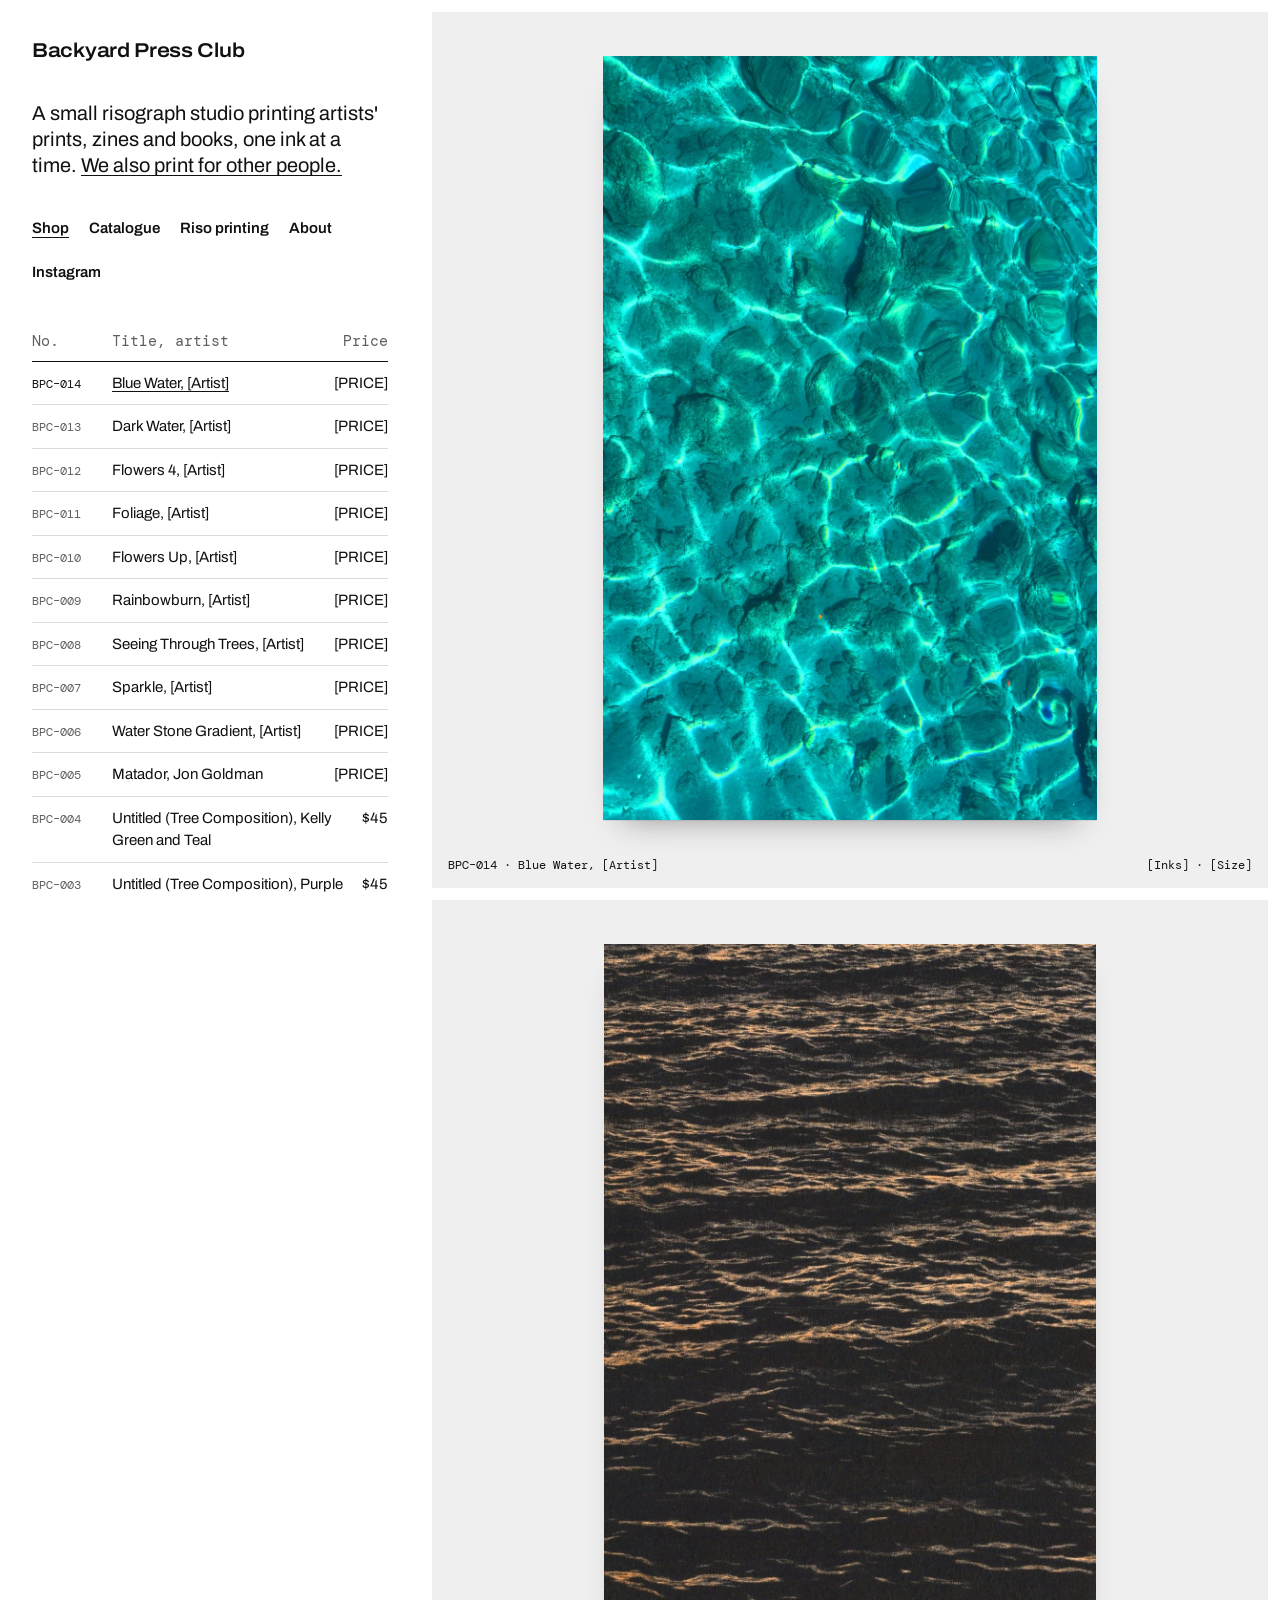
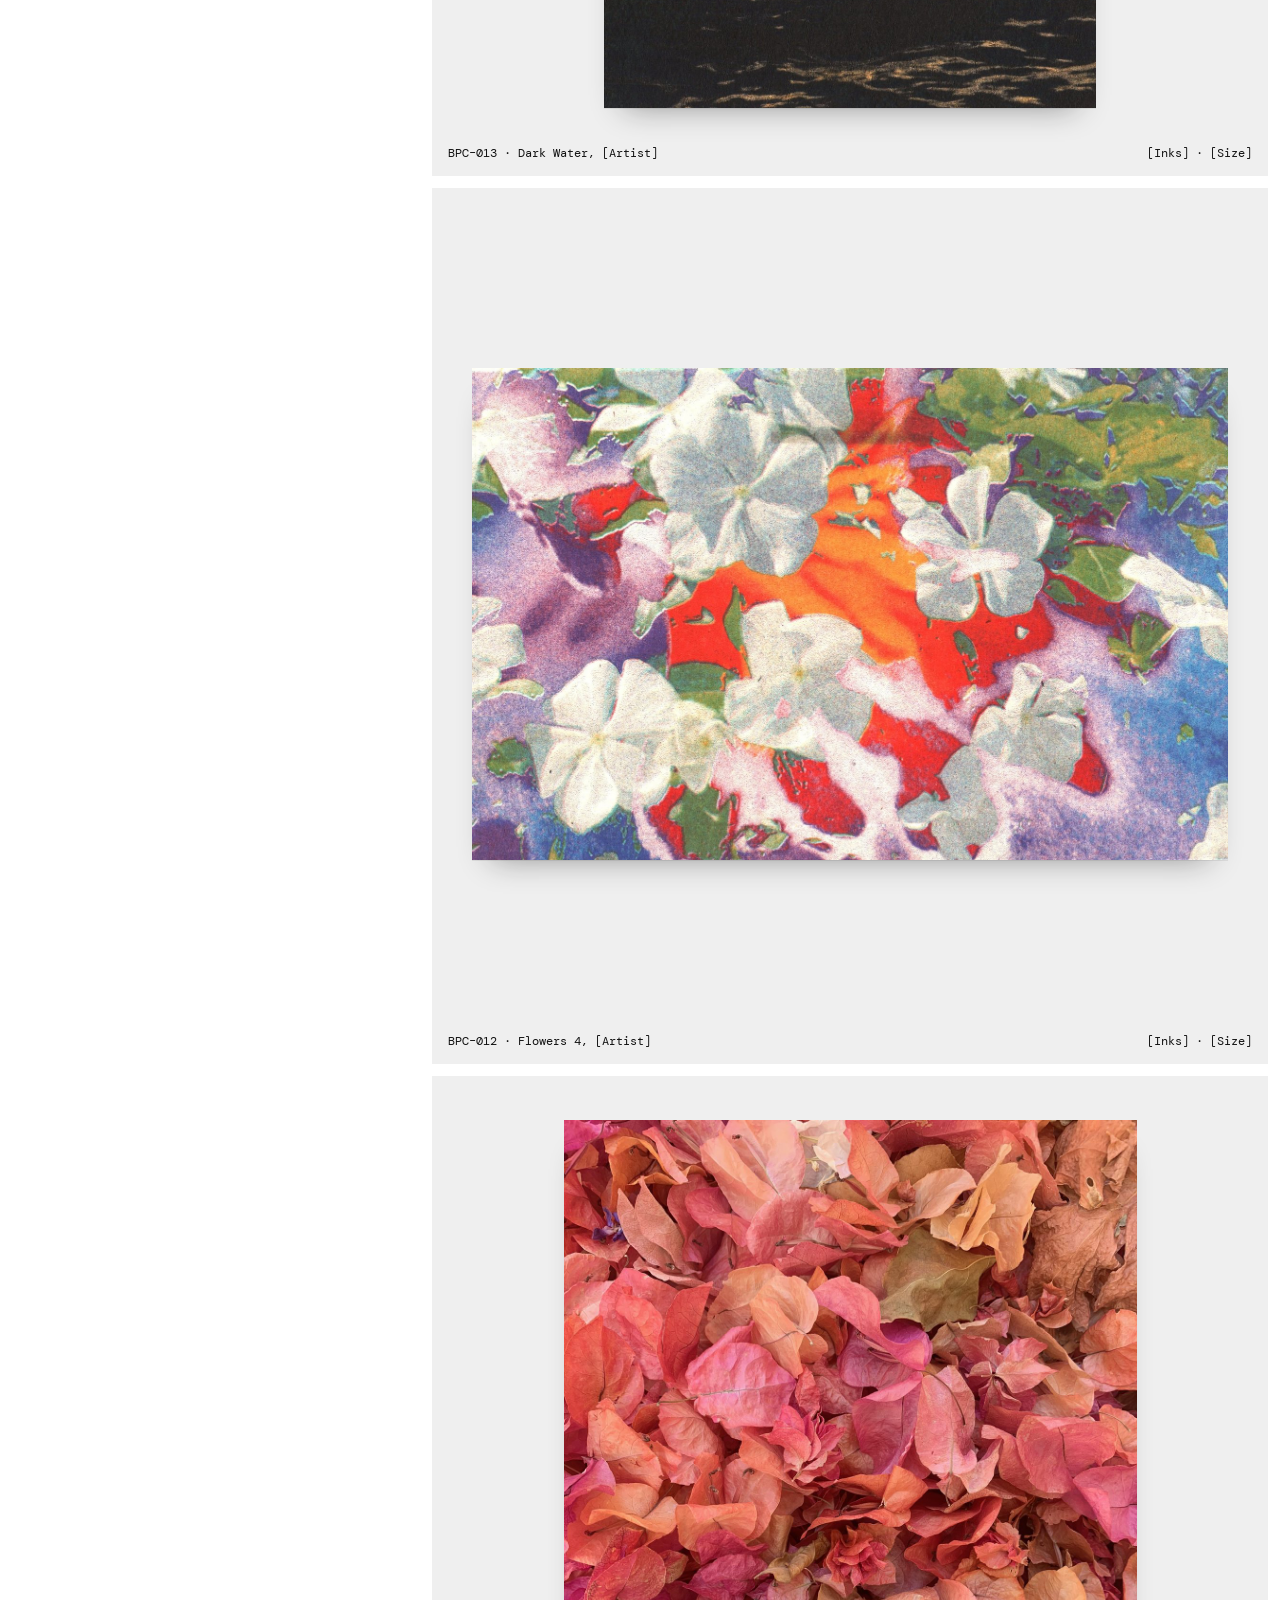
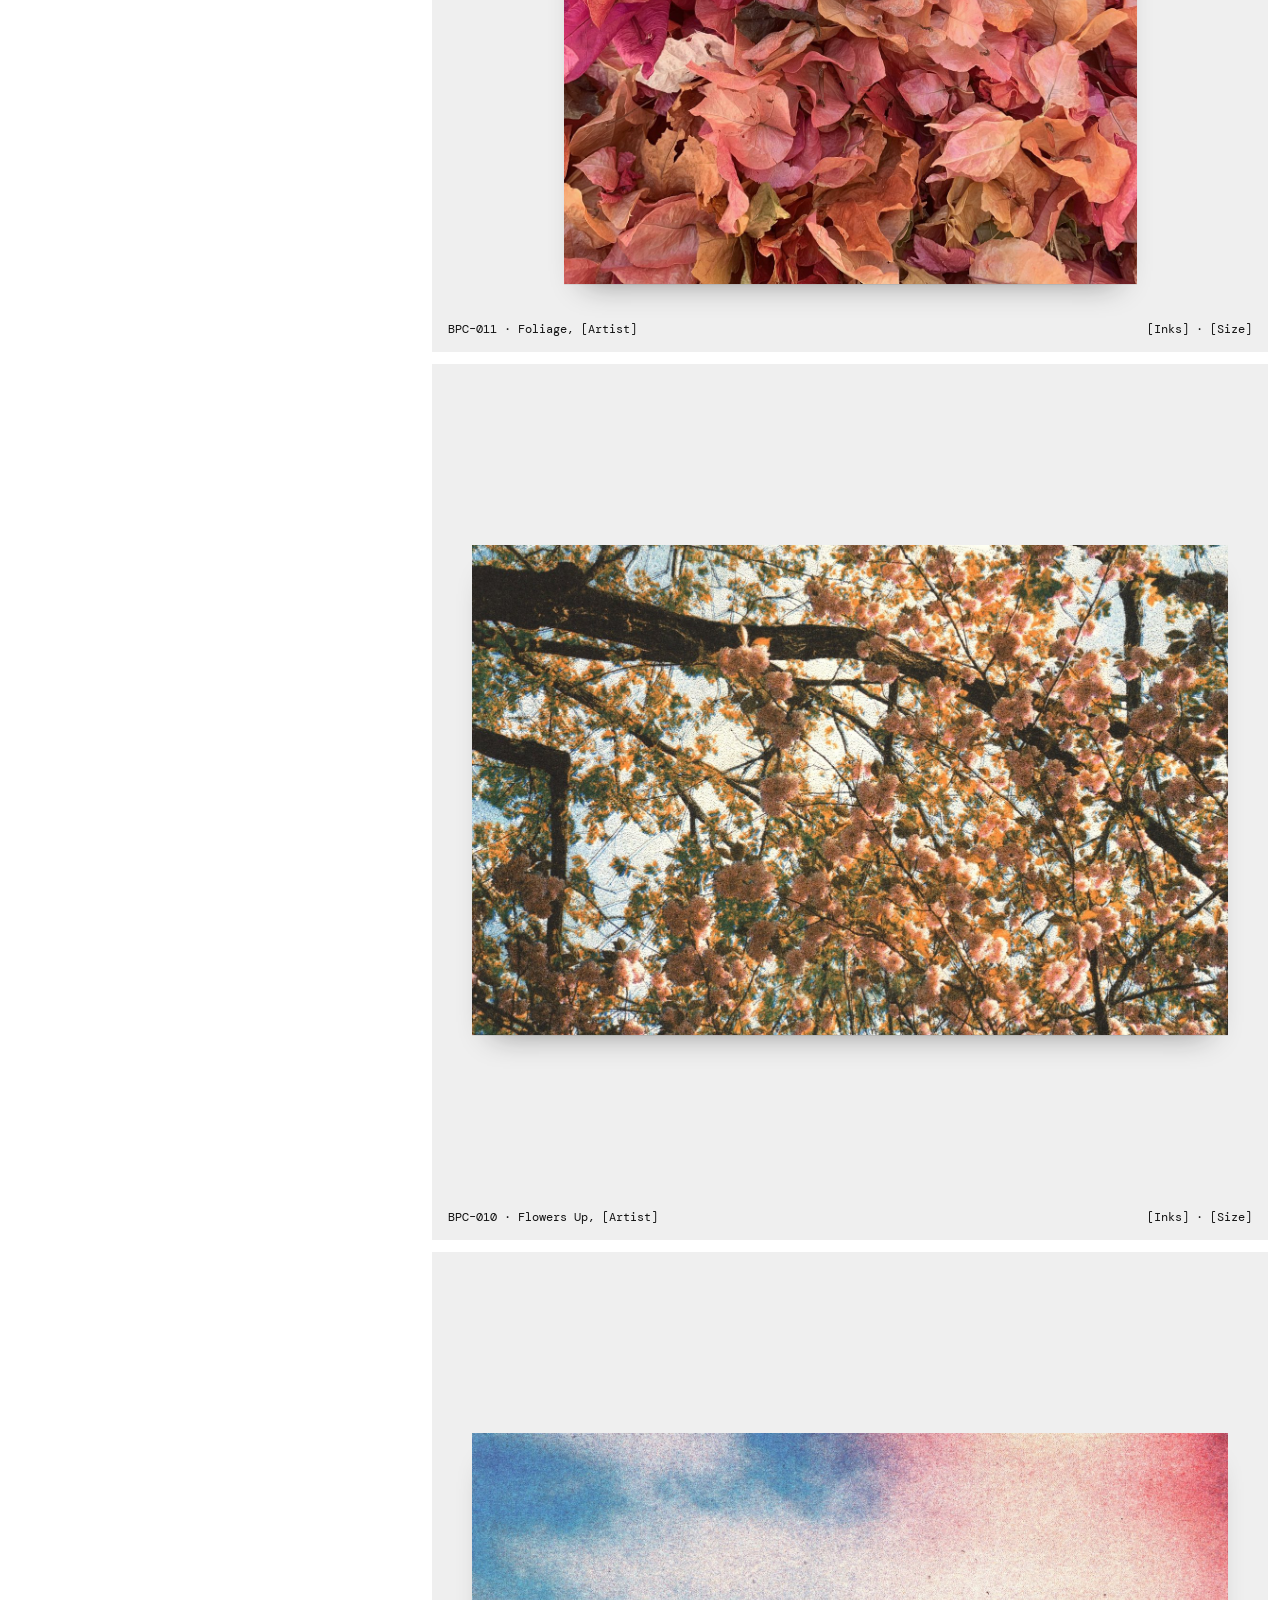
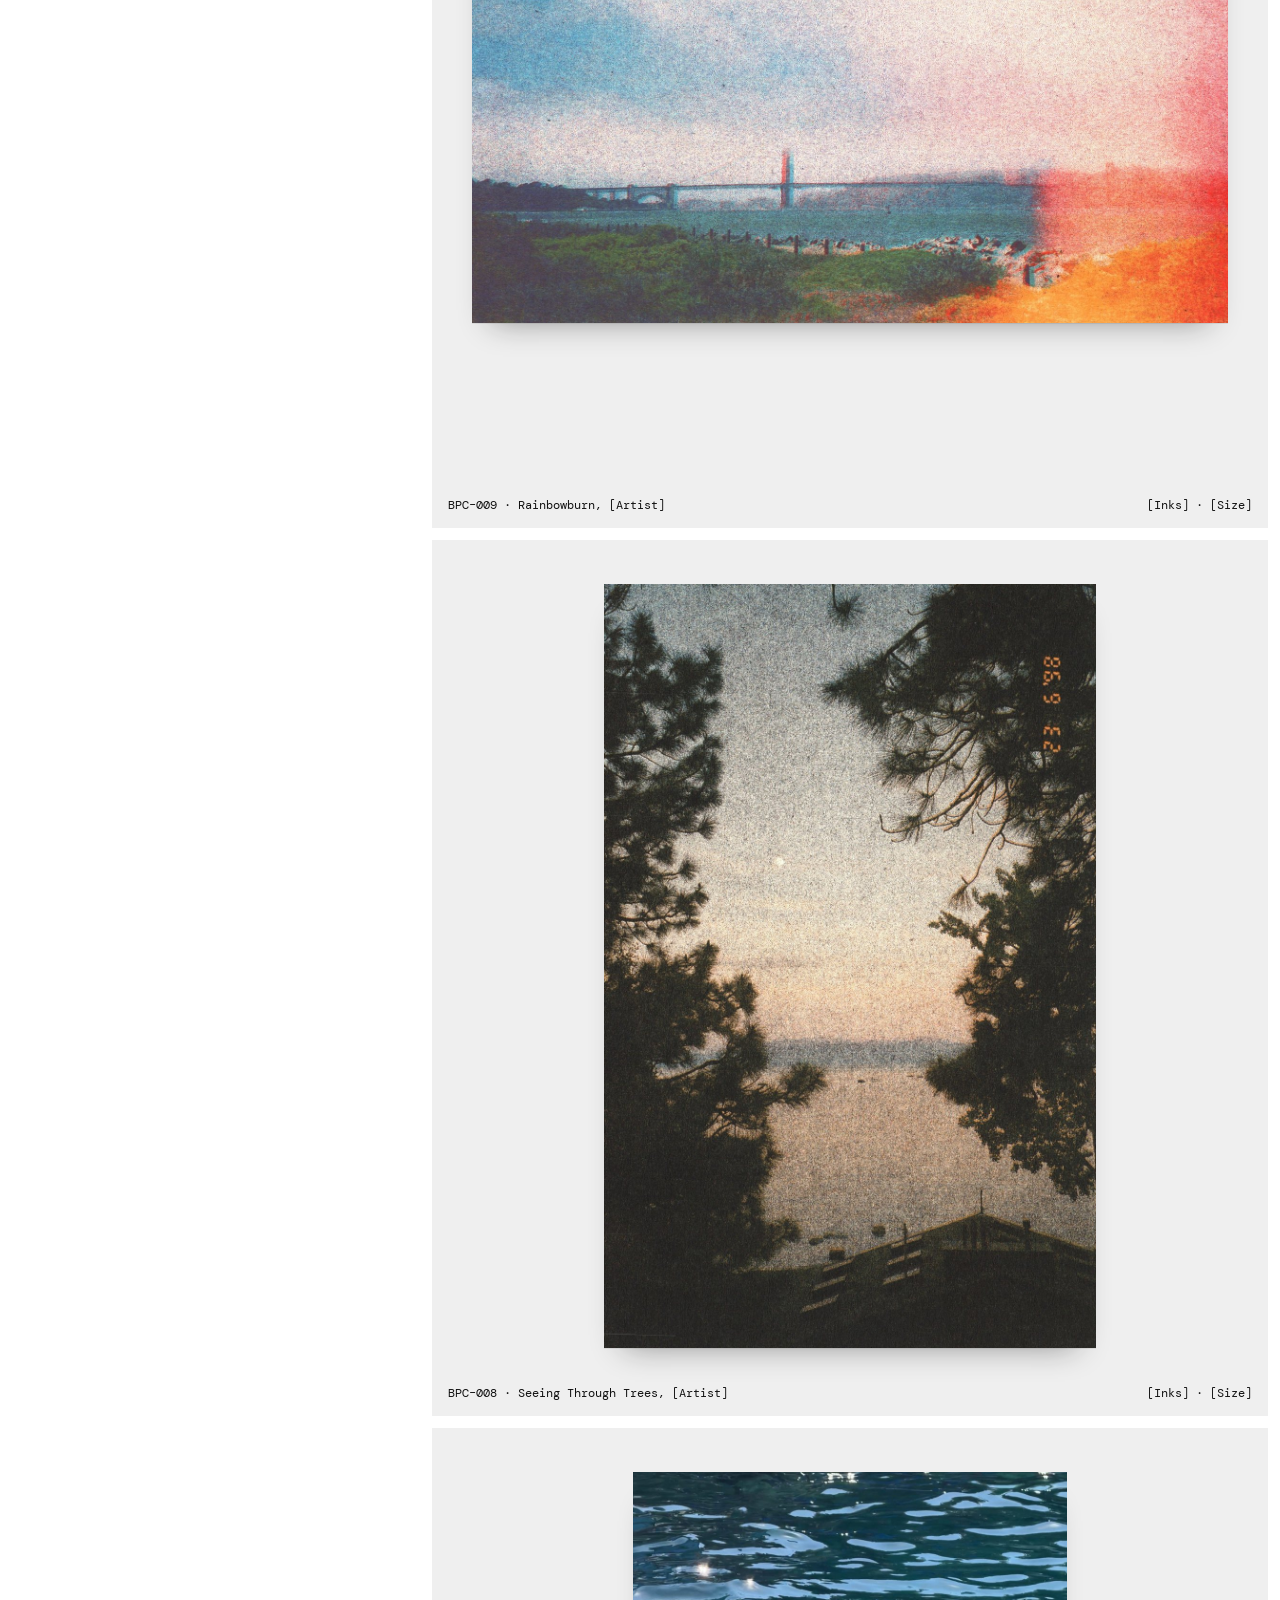
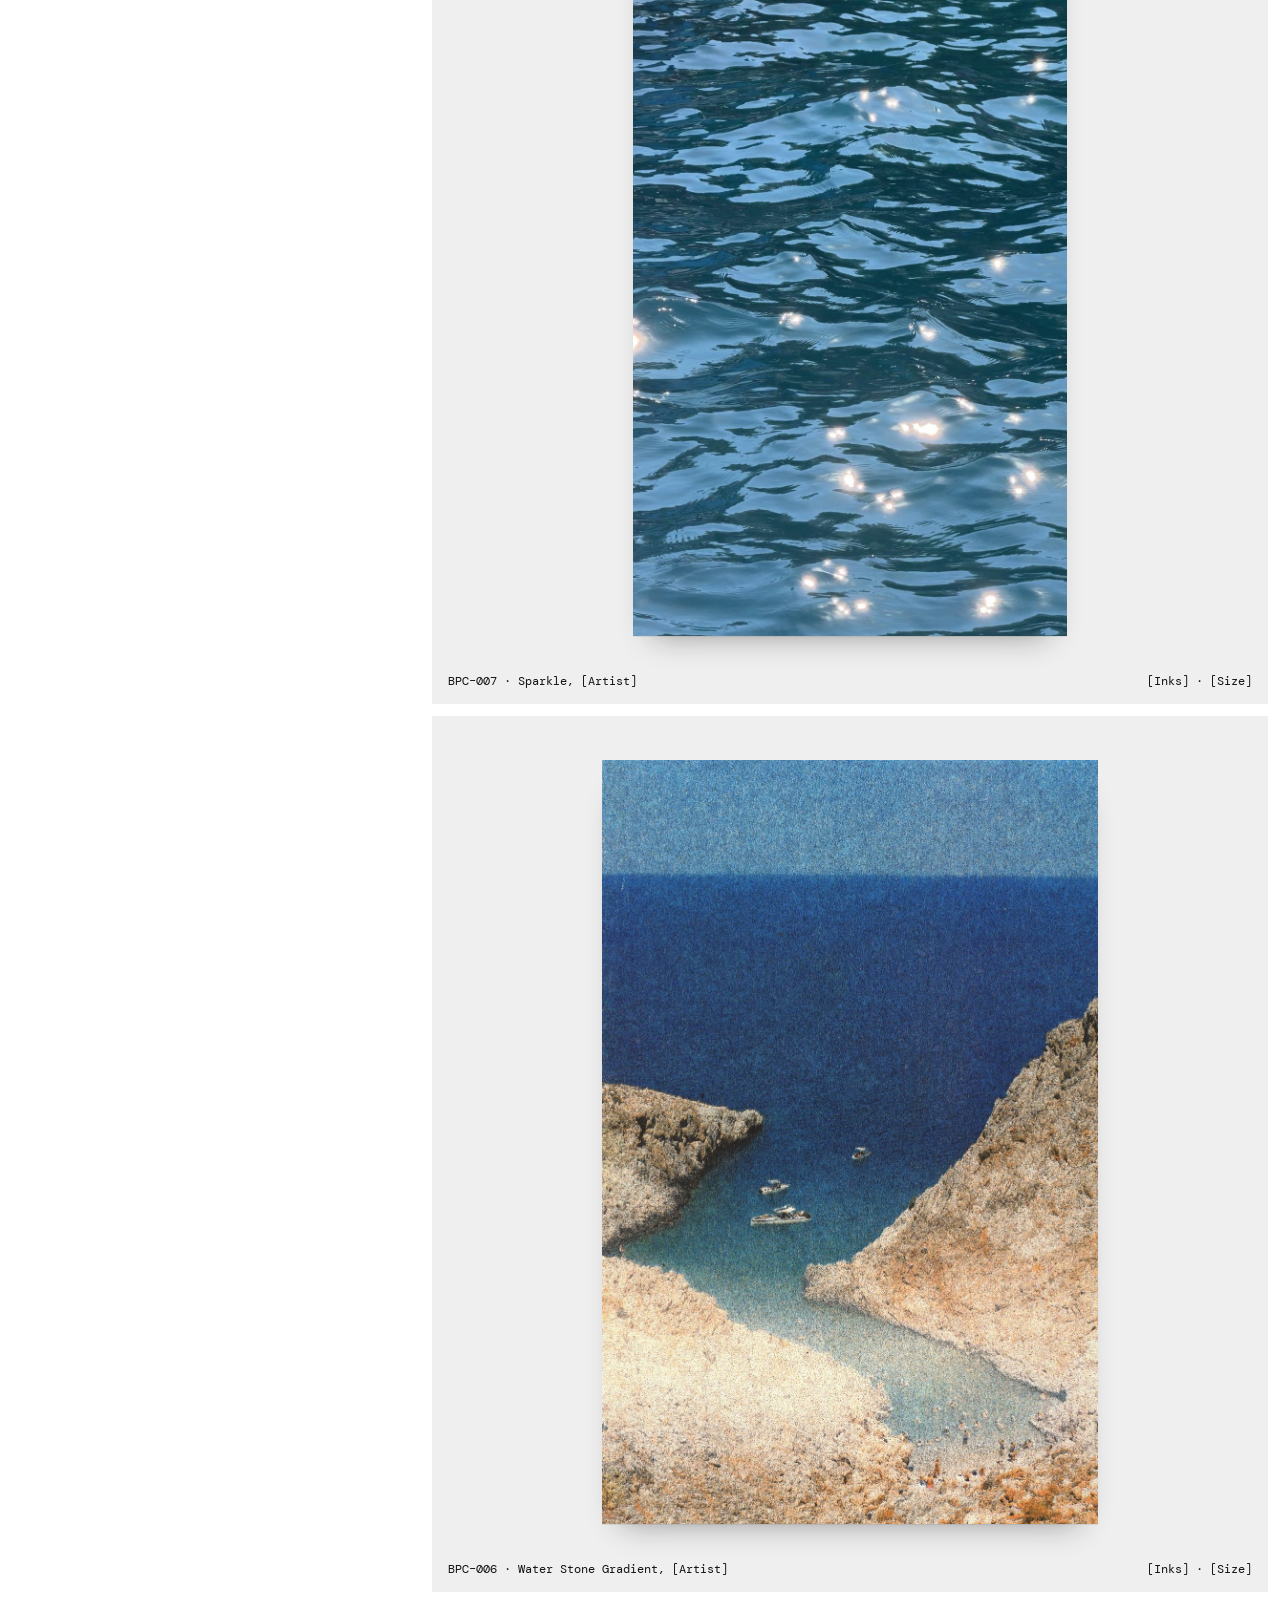
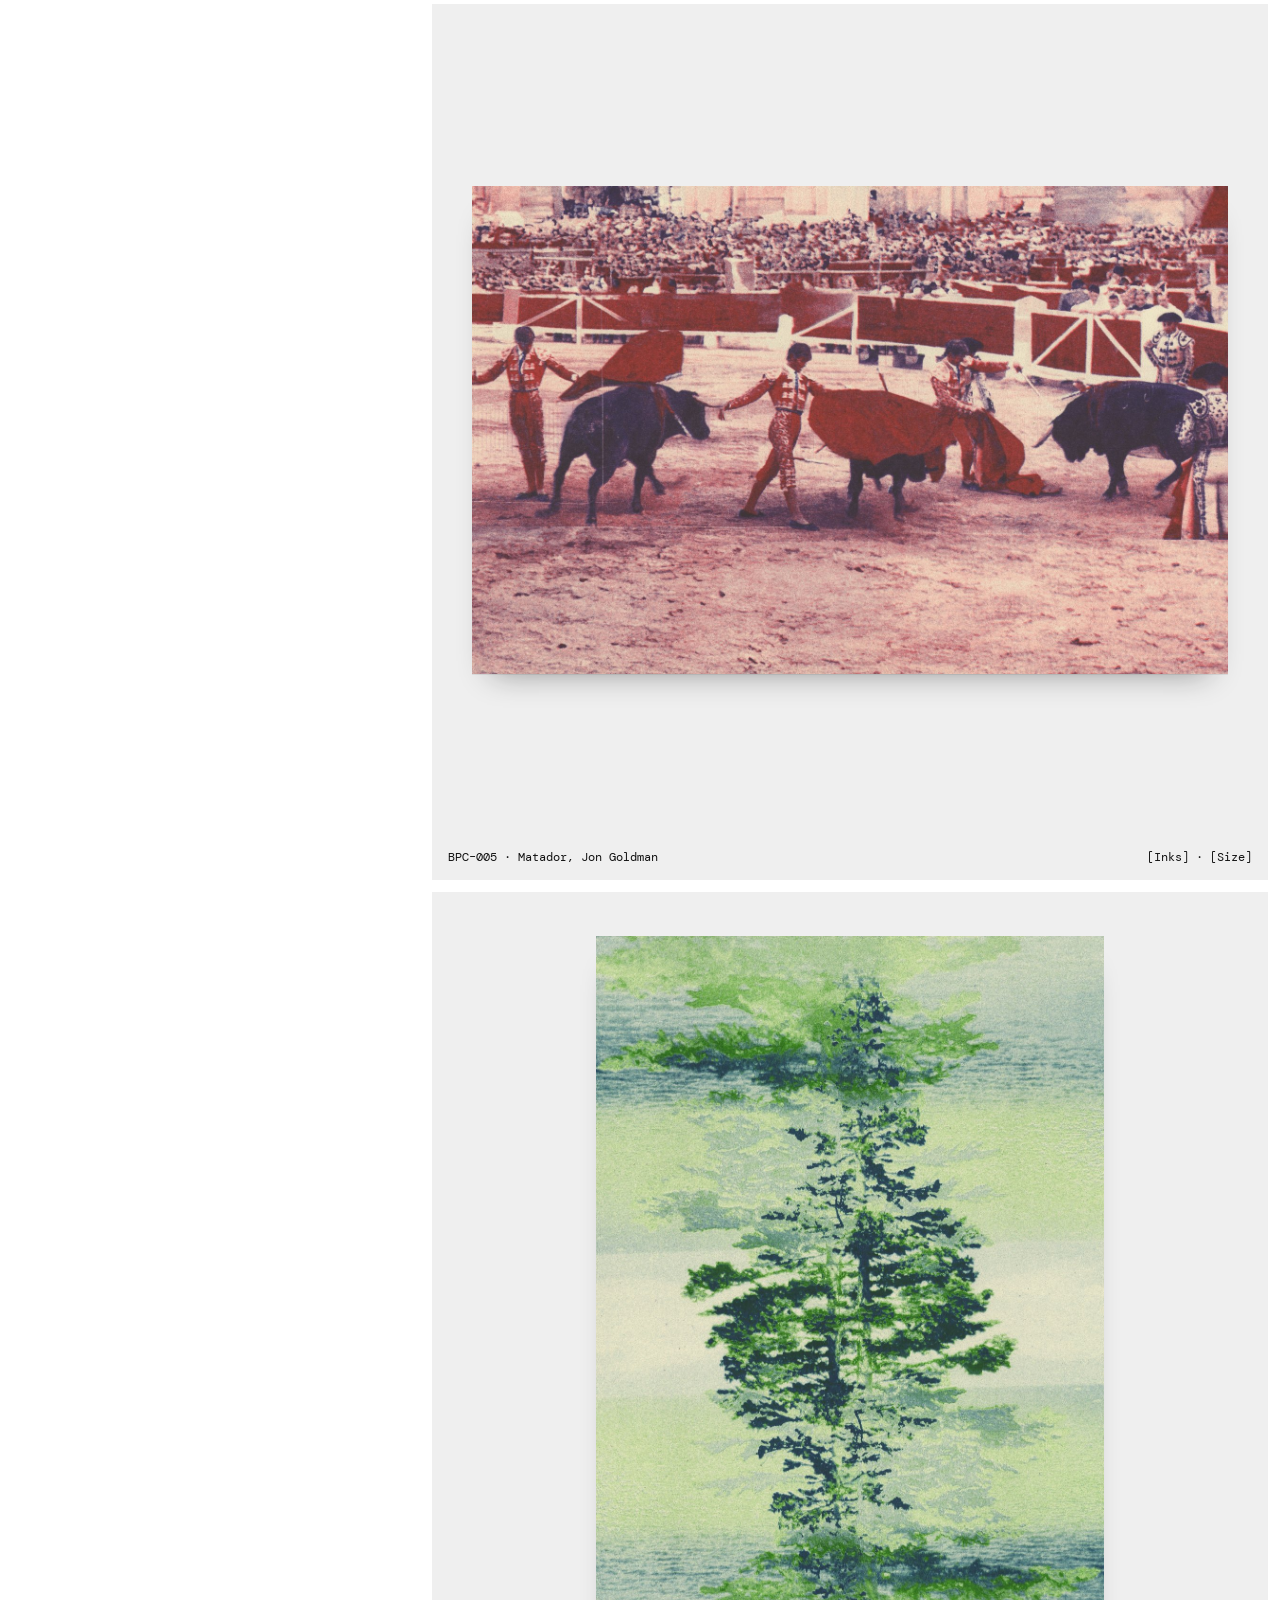
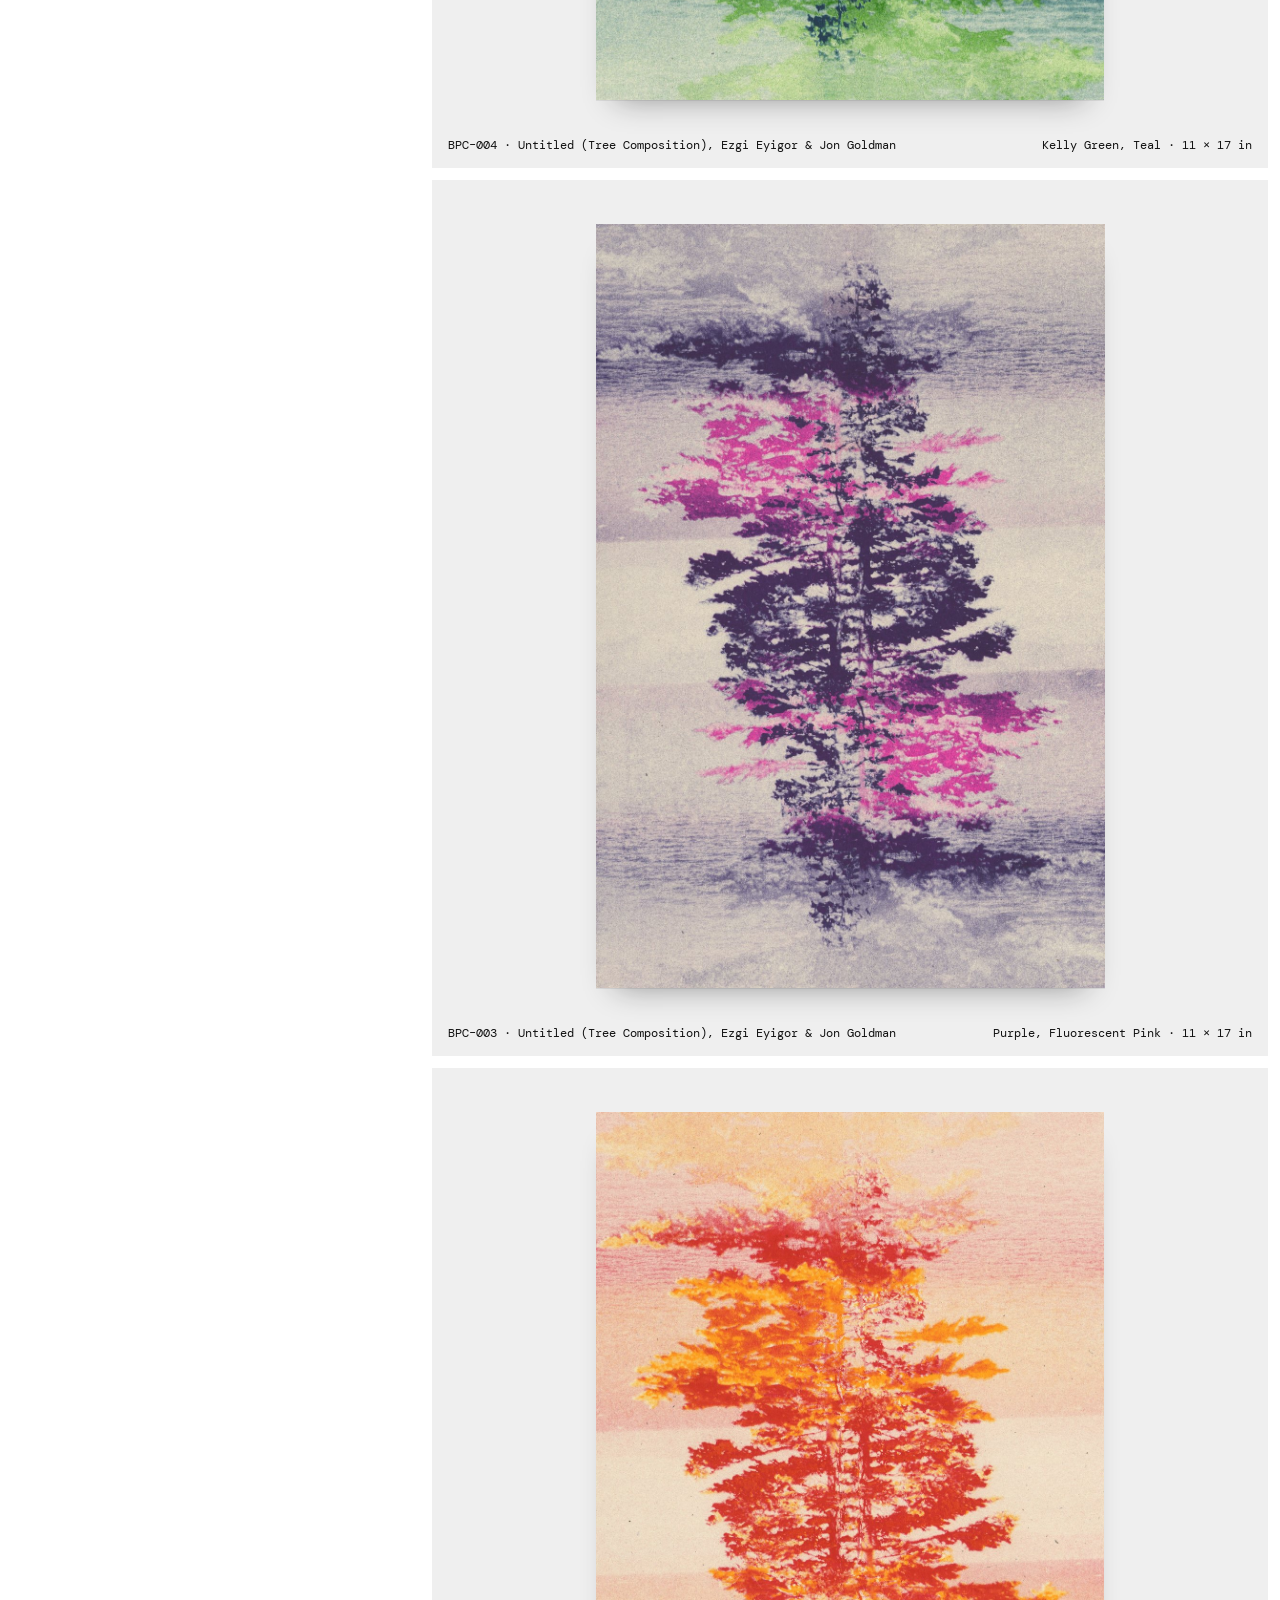
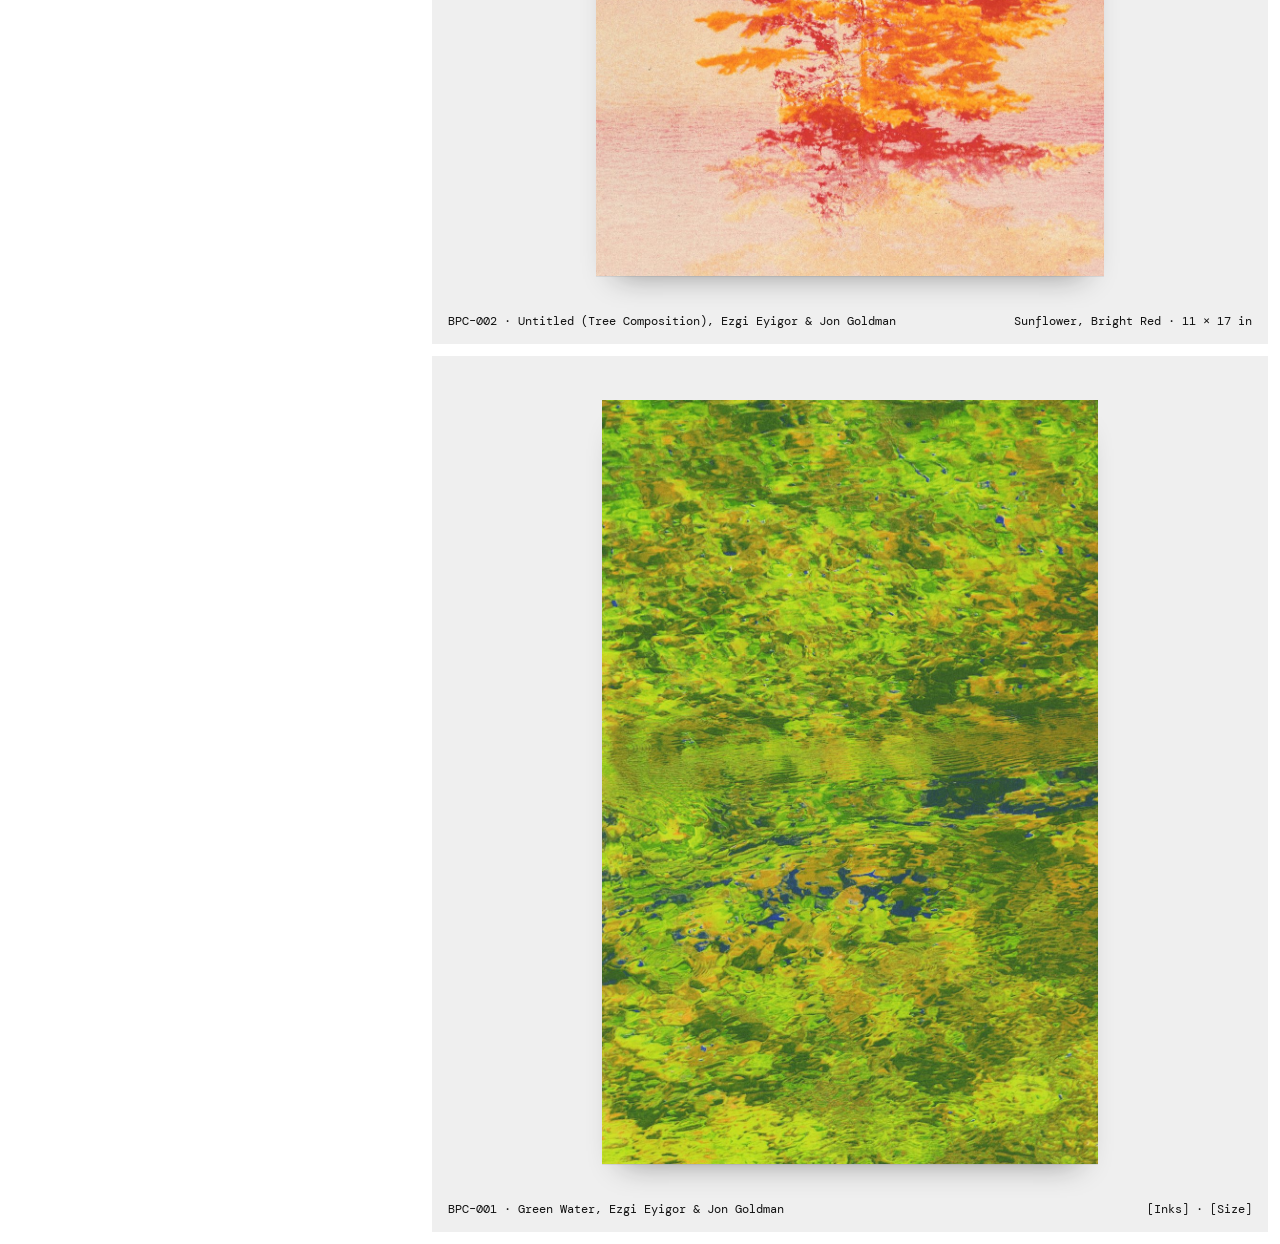
==== index.html @ 514a4536 "Drop copies-left counts, add Brooklyn and Instagram, real Bright Red layer Jon doesn't want stock co" ====
<!doctype html>
<html lang="en">
<head>
<meta charset="utf-8">
<meta name="viewport" content="width=device-width, initial-scale=1, viewport-fit=cover">
<meta name="claude:viewport-fit-sides" content="cover">
<title>Backyard Press Club</title>
<meta name="description" content="Riso prints, zines and small editions, printed by hand.">
<link rel="preconnect" href="https://fonts.googleapis.com">
<link rel="preconnect" href="https://fonts.gstatic.com" crossorigin>
<link rel="stylesheet" href="https://fonts.googleapis.com/css2?family=Archivo:wdth,wght@62..125,100..900&amp;family=DM+Mono:wght@400;500&amp;display=swap">
<link rel="stylesheet" href="assets/site.css">
<link rel="icon" href="assets/favicon.svg" type="image/svg+xml">
</head>
<body data-page="shop" class="split-page">
<a class="skip" href="#prints">Skip to the prints</a>
<div class="shop-split">
  <aside class="split-side">
    <div class="side-top">
      <a class="wordmark display" href="index.html">Backyard Press Club</a>
    </div>
    <p class="lede">A small risograph studio printing artists' prints, zines and books, one ink at a time. <a href="printing.html">We also print for other people.</a></p>
    <nav class="side-nav" aria-label="Main">
      <a href="index.html" aria-current="page">Shop</a>
      <a href="catalogue.html">Catalogue</a>
      <a href="printing.html">Riso printing</a>
      <a href="about.html">About</a>
      <a href="https://www.instagram.com/backyard.press.club/">Instagram</a>
    </nav>
    <div class="index" role="list" aria-label="Index of works" data-index>
      <div class="index-row head mono" aria-hidden="true"><span>No.</span><span>Title, artist</span><span>Price</span></div>
    </div>
    <p class="side-foot mono mute">© <span data-year>2026</span> Backyard Press Club · Brooklyn · <a href="about.html#contact">Contact</a> · <a href="about.html#shipping">Shipping</a></p>
  </aside>
  <main id="prints" class="split-main" data-prints aria-label="Prints">
    <noscript><p class="empty">Turn on JavaScript to browse the shop.</p></noscript>
  </main>
</div>
<script src="assets/works.js"></script>
<script src="assets/site.js"></script>
</body>
</html>
---- assets/site.css ----
/* Backyard Press Club — "Quiet"
   White page, black wide grotesk, no accent colour (Nov 2026, Jon: drop the blue).
   All other colour comes from the prints. */
:root {
  --paper: #ffffff;
  --ink: #111111;
  --mute: #5f5f5f;          /* secondary text, passes 4.5:1 on white */
  --rule: rgba(17, 17, 17, .22);
  --mat: #efefef;           /* light grey mat behind each print */
  --mat-hover: #e4e4e4;
  --display: 'Archivo', 'Helvetica Neue', Arial, sans-serif;
  --text: 'Archivo', 'Helvetica Neue', Arial, sans-serif;
  --mono: 'DM Mono', ui-monospace, 'SFMono-Regular', Menlo, monospace;
  --wrap: 1200px;
  --gutter: 48px;
  color-scheme: light;
}

*, *::before, *::after { box-sizing: border-box; }
html { -webkit-text-size-adjust: 100%; }
body {
  margin: 0;
  background: var(--paper);
  color: var(--ink);
  font-family: var(--text);
  font-size: 16px;
  line-height: 1.5;
  font-stretch: 100%;
  -webkit-font-smoothing: antialiased;
}
img { max-width: 100%; display: block; }
a { color: var(--ink); text-decoration: none; }
a:hover { color: var(--mute); }
:focus-visible { outline: 2px solid var(--ink); outline-offset: 3px; }
button { font: inherit; color: inherit; }

.wrap {
  max-width: var(--wrap);
  margin: 0 auto;
  padding-left: max(var(--gutter), env(safe-area-inset-left, 0px));
  padding-right: max(var(--gutter), env(safe-area-inset-right, 0px));
}
@media (max-width: 720px) {
  :root { --gutter: 20px; }
}

.display { font-family: var(--display); font-weight: 600; font-stretch: 112%; letter-spacing: -.015em; text-wrap: balance; }
.mono { font-family: var(--mono); font-size: 12px; letter-spacing: 0; }
.mute { color: var(--mute); }
.skip { position: absolute; left: -9999px; }
.skip:focus { left: 16px; top: 16px; background: var(--paper); padding: 8px 12px; z-index: 20; }

/* Header */
.site-header .wrap { padding-block: 28px 0; }
.site-header .bar {
  display: flex; flex-wrap: wrap; gap: 12px 32px;
  align-items: center; justify-content: space-between;
  padding-bottom: 14px; border-bottom: 1px solid var(--ink);
}
.brand { display: flex; align-items: center; gap: 12px; min-height: 44px; }
.brand svg circle { mix-blend-mode: multiply; }
.brand span { font-size: 20px; line-height: 1; }
.nav { display: flex; flex-wrap: wrap; gap: 0 28px; font-size: 15px; }
.nav a { display: inline-flex; align-items: center; min-height: 44px; padding: 0 2px; color: var(--ink); }
.nav a:hover { color: var(--mute); }
.nav a[aria-current="page"] { color: var(--ink); text-decoration: underline; text-underline-offset: 4px; }

main.wrap { padding-block: 64px 112px; }
@media (max-width: 720px) { main.wrap { padding-block: 40px 72px; } }

/* Page intro */
.intro {
  display: flex; flex-wrap: wrap; gap: 24px 64px;
  align-items: flex-end; justify-content: space-between;
  margin-bottom: 64px;
}
.intro .head { flex: 1 1 520px; display: flex; flex-direction: column; gap: 18px; min-width: 0; }
.intro h1 { margin: 0; font-size: clamp(38px, 6vw, 56px); line-height: 1.02; }
.intro .side { flex: 0 1 360px; display: flex; flex-direction: column; gap: 16px; padding-bottom: 6px; min-width: 0; }
.intro p { margin: 0; font-size: 17px; line-height: 1.5; }

/* Tabs used for filters and the list/grid toggle */
.tabs { display: flex; flex-wrap: wrap; gap: 0 26px; align-items: center; }
.tab {
  min-height: 44px; padding: 0 2px; background: none; border: 0;
  border-bottom: 1px solid transparent; color: var(--mute);
  font-size: 15px; cursor: pointer;
}
.tab:hover { color: var(--ink); }
.tab[aria-pressed="true"] { color: var(--ink); border-bottom-color: var(--ink); }
.toolbar {
  display: flex; flex-wrap: wrap; gap: 8px 24px; align-items: center; justify-content: space-between;
  border-bottom: 1px solid var(--rule); margin-bottom: 48px;
}

/* A print on its mat */
.mat {
  background: var(--mat); aspect-ratio: 4 / 5; max-width: 100%;
  display: flex; align-items: center; justify-content: center;
  transition: background .4s ease;
}
.sheet {
  position: relative; width: 72%; aspect-ratio: 3 / 4; max-width: 100%;
  background: #fff; overflow: hidden;
  box-shadow: 0 1px 0 rgba(17,17,17,.10), 0 10px 22px -16px rgba(17,17,17,.45);
  transition: transform .45s cubic-bezier(.2,.7,.2,1), box-shadow .45s;
}
.sheet img { position: absolute; inset: 0; width: 100%; height: 100%; object-fit: cover; transition: opacity .4s; }
.sheet .shape { position: absolute; mix-blend-mode: multiply; opacity: .92; transition: transform .6s cubic-bezier(.2,.7,.2,1); }
.sheet .grain {
  position: absolute; inset: 0; pointer-events: none; opacity: .55;
  background-image: radial-gradient(rgba(30,25,20,.22) .55px, transparent .95px);
  background-size: 3px 3px; mix-blend-mode: multiply; transition: opacity .45s;
}
.work:hover .mat, .work:focus-visible .mat { background: var(--mat-hover); }
.work:hover .sheet, .work:focus-visible .sheet {
  transform: translateY(-6px);
  box-shadow: 0 1px 0 rgba(17,17,17,.10), 0 22px 34px -20px rgba(17,17,17,.55);
}
.work:hover .grain, .work:focus-visible .grain { opacity: 1; }
.work:hover .shape.s2, .work:focus-visible .shape.s2 { transform: translate(5px, 3px); }  /* the second pass shifts, like real misregistration */
@media (prefers-reduced-motion: reduce) {
  .sheet, .sheet .shape, .mat { transition: none; }
  .work:hover .sheet { transform: none; }
}

.dots { display: inline-flex; gap: 4px; }
.dots i { width: 9px; height: 9px; border-radius: 50%; display: block; }

/* Shop grid */
.grid { display: grid; grid-template-columns: repeat(auto-fill, minmax(300px, 1fr)); gap: 64px 24px; }
@media (max-width: 720px) { .grid { grid-template-columns: 1fr; gap: 48px; } }
.work {
  display: flex; flex-direction: column; text-align: left;
  background: none; border: 0; padding: 0; cursor: pointer; width: 100%;
}
.work .line1 { display: flex; justify-content: space-between; align-items: baseline; gap: 16px; margin-top: 20px; }
.work .line1 .display { font-size: 18px; line-height: 1.15; }
.work .line1 .price { font-size: 15px; font-variant-numeric: tabular-nums; white-space: nowrap; }
.work .line2 { display: flex; flex-wrap: wrap; align-items: center; gap: 8px; margin-top: 8px; color: var(--mute); font-size: 14px; }
.work.is-sold .sheet { opacity: .6; }
.status { font-family: var(--mono); font-size: 11px; color: var(--ink); }
.status.few { color: var(--ink); }

/* Catalogue list */
.cat-scroll { overflow-x: auto; }
.cat-list { min-width: 760px; }
.cat-row {
  display: grid; grid-template-columns: 96px 56px minmax(0, 1fr) 180px 100px 72px; gap: 24px; align-items: center;
  width: 100%; padding: 14px 0; border: 0; border-bottom: 1px solid var(--rule);
  background: none; text-align: left; cursor: pointer; transition: background .25s;
}
.cat-row:hover { background: rgba(17,17,17,.035); }
.cat-row.head { cursor: default; padding: 12px 0; font-family: var(--mono); font-size: 11px; color: var(--mute); }
.cat-row.head:hover { background: none; }
.cat-row .t { font-size: 20px; line-height: 1.15; transition: color .25s; }
.cat-row:hover .t { text-decoration: underline; text-underline-offset: 4px; text-decoration-thickness: 1px; }
.cat-row .num { text-align: right; font-variant-numeric: tabular-nums; }
.thumb { width: 56px; height: 70px; background: var(--mat); display: flex; align-items: center; justify-content: center; }
.thumb .sheet { width: 70%; box-shadow: 0 6px 12px -10px rgba(17,17,17,.6); }
.cat-grid { display: grid; grid-template-columns: repeat(auto-fill, minmax(200px, 1fr)); gap: 48px 28px; padding-top: 40px; }
.cat-grid .work .sheet { width: 64%; }
.cat-grid .work .meta { margin-top: 14px; display: flex; flex-direction: column; gap: 6px; }
.cat-grid .work .meta .display { font-size: 17px; line-height: 1.15; }

/* Quick look */
dialog.quick {
  padding: 0; border: 0; width: min(920px, calc(100% - 32px)); max-height: calc(100% - 48px);
  background: var(--paper); color: var(--ink);
  box-shadow: 0 30px 60px -30px rgba(17,17,17,.6);
}
dialog.quick::backdrop { background: rgba(17,17,17,.32); }
.ql { display: flex; flex-wrap: wrap; }
.ql .pic { flex: 1 1 380px; background: var(--mat); display: flex; align-items: center; justify-content: center; padding: 48px 32px; min-height: 420px; }
.ql .pic .sheet { width: 62%; box-shadow: 0 1px 0 rgba(17,17,17,.1), 0 22px 34px -20px rgba(17,17,17,.55); }
.ql .pic .grain { opacity: 1; }
.ql .body { flex: 1 1 340px; padding: 32px 40px 40px; display: flex; flex-direction: column; gap: 20px; min-width: 0; }
.ql .top { display: flex; justify-content: space-between; align-items: center; gap: 16px; }
.ql .close { min-height: 44px; padding: 0 2px; background: none; border: 0; border-bottom: 1px solid var(--ink); font-size: 14px; cursor: pointer; }
.ql h2 { margin: 0; font-size: 32px; line-height: 1.05; }
.ql h2 .by { color: var(--mute); font-weight: 400; }
.ql p { margin: 0; font-size: 15px; line-height: 1.6; color: #333; }
.ql dl { margin: 0; display: grid; grid-template-columns: 96px minmax(0, 1fr); gap: 10px 16px; font-size: 14px; border-top: 1px solid var(--rule); padding-top: 16px; }
.ql dt { font-family: var(--mono); font-size: 11px; color: var(--mute); padding-top: 2px; }
.ql dd { margin: 0; display: flex; flex-wrap: wrap; align-items: center; gap: 6px 12px; }
.ql dd .ink { display: inline-flex; align-items: center; gap: 6px; }
.ql dd .ink i { width: 10px; height: 10px; border-radius: 50%; display: block; }
.ql .buy { margin-top: auto; display: flex; flex-direction: column; gap: 10px; }
@media (max-width: 720px) {
  .ql .pic { min-height: 300px; padding: 32px 24px; }
  .ql .body { padding: 24px 20px 28px; }
}

.btn {
  display: inline-flex; align-items: center; justify-content: center; gap: 10px;
  min-height: 52px; padding: 0 28px; border: 0; background: var(--ink); color: #fff;
  font-size: 15px; font-weight: 600; letter-spacing: .01em; cursor: pointer; text-align: center;
}
.btn:hover { color: #fff; background: #333; }
.btn[aria-disabled="true"], .btn:disabled { background: #fff; color: var(--mute); box-shadow: inset 0 0 0 1px #cfcfcf; cursor: not-allowed; }
.btn[aria-disabled="true"]:hover, .btn:disabled:hover { background: #fff; color: var(--mute); }
.link-under { display: inline-flex; align-items: center; min-height: 44px; border-bottom: 1px solid var(--ink); font-size: 15px; }

/* Riso printing page */
.stack { display: flex; flex-direction: column; gap: 96px; }
@media (max-width: 720px) { .stack { gap: 72px; } }
.section-head {
  display: flex; flex-wrap: wrap; gap: 8px 32px; align-items: baseline; justify-content: space-between;
  border-bottom: 1px solid var(--ink); padding-bottom: 14px; margin-bottom: 32px;
}
.section-head h2 { margin: 0; font-size: 32px; line-height: 1; }
.steps { margin: 0; padding: 0; list-style: none; display: grid; grid-template-columns: repeat(auto-fit, minmax(220px, 1fr)); gap: 40px 48px; }
.steps li { display: flex; flex-direction: column; gap: 10px; }
.steps .n { font-size: 40px; line-height: 1; color: var(--ink); }
.steps strong { font-size: 17px; font-weight: 600; }
.steps span:last-child { font-size: 15px; line-height: 1.6; color: #333; }
.inks { display: flex; flex-wrap: wrap; gap: 48px 72px; align-items: center; }
.ink-chips { flex: 1 1 400px; display: grid; grid-template-columns: repeat(4, minmax(0, 1fr)); gap: 20px 12px; min-width: 0; }
.chip { display: flex; flex-direction: column; align-items: center; gap: 10px; padding: 8px 2px; min-height: 44px; background: none; border: 0; cursor: pointer; font-size: 13px; }
.chip .dot { width: 52px; height: 52px; border-radius: 50%; position: relative; overflow: hidden; box-shadow: inset 0 0 0 1px rgba(17,17,17,.12); transition: transform .3s; }
.chip .dot::after { content: ""; position: absolute; inset: 0; background-image: radial-gradient(rgba(30,25,20,.2) .55px, transparent .95px); background-size: 3px 3px; mix-blend-mode: multiply; }
.chip:hover .dot { transform: scale(1.06); }
.chip[aria-pressed="true"] .dot { box-shadow: 0 0 0 2px #fff, 0 0 0 3px var(--ink); }
.chip .hex { font-family: var(--mono); font-size: 10px; color: var(--mute); }
.overprint { flex: 0 1 380px; margin: 0; display: flex; flex-direction: column; gap: 14px; min-width: 0; }
.overprint .frame { background: var(--mat); padding: 36px; display: flex; justify-content: center; }
.overprint .sheet { width: 240px; box-shadow: 0 1px 0 rgba(17,17,17,.1), 0 22px 34px -20px rgba(17,17,17,.55); }
.overprint .sheet .grain { opacity: 1; }
.overprint figcaption { font-size: 16px; }
.split { display: flex; flex-wrap: wrap; gap: 24px 72px; border-top: 1px solid var(--ink); padding-top: 24px; }
.split h2 { margin: 0; flex: 1 1 320px; font-size: 32px; line-height: 1; }
.split .copy { flex: 1 1 420px; min-width: 0; display: flex; flex-direction: column; gap: 16px; font-size: 15px; line-height: 1.6; color: #333; }
.split .copy p { margin: 0; }
.facts { margin: 0; display: grid; grid-template-columns: 140px minmax(0, 1fr); gap: 10px 16px; }
.facts dt { font-family: var(--mono); font-size: 11px; color: var(--mute); padding-top: 3px; }
.facts dd { margin: 0; color: var(--ink); }

/* Footer */
.site-footer .wrap { padding-block: 0 48px; }
.site-footer .bar { border-top: 1px solid var(--ink); padding-top: 20px; display: flex; flex-wrap: wrap; gap: 12px 40px; justify-content: space-between; align-items: baseline; }
.site-footer .bar > span:first-child { font-size: 16px; }
.site-footer nav { display: flex; flex-wrap: wrap; gap: 0 20px; }
.site-footer nav a { color: var(--ink); font-family: var(--mono); font-size: 12px; min-height: 32px; display: inline-flex; align-items: center; }

.empty { padding: 48px 0; color: var(--mute); }

/* Shop: board C, Nov 2026 (Jon: "left side is static and the right side you can
   scroll down to see the different prints"). A fixed text column with the index,
   and big prints stacked on the right. */
.shop-split { display: flex; align-items: flex-start; min-height: 100vh; }
.split-side {
  position: sticky; top: env(safe-area-inset-top, 0px);
  flex: 0 0 min(420px, 34%); height: 100vh; overflow-y: auto;
  padding-block: 28px 32px; padding-left: max(32px, env(safe-area-inset-left, 0px)); padding-right: 32px;
  display: flex; flex-direction: column; gap: 28px;
}
.side-top { display: flex; align-items: center; min-height: 44px; }
.wordmark { font-size: 20px; line-height: 1; }
.lede { margin: 0; max-width: 440px; font-size: 20px; line-height: 1.3; font-weight: 400; color: var(--ink); text-wrap: pretty; }
.lede a { color: var(--ink); text-decoration: underline; text-underline-offset: 3px; text-decoration-thickness: 1px; }
.side-nav { display: flex; flex-wrap: wrap; gap: 0 20px; font-size: 15px; font-weight: 600; }
.side-nav a { display: inline-flex; align-items: center; min-height: 44px; color: var(--ink); }
.side-nav a:hover { text-decoration: underline; text-underline-offset: 4px; }
.side-nav a[aria-current="page"] { color: var(--ink); text-decoration: underline; text-underline-offset: 4px; }
.index { display: flex; flex-direction: column; }
.index-row {
  display: grid; grid-template-columns: 68px minmax(0, 1fr) auto; gap: 12px; align-items: baseline;
  width: 100%; padding: 10px 0; border: 0; border-bottom: 1px solid rgba(17,17,17,.15);
  background: none; text-align: left; cursor: pointer; font-size: 15px;
}
.index-row.head { cursor: default; color: var(--mute); border-bottom-color: var(--ink); padding: 8px 0; }
.index-row .no { font-family: var(--mono); font-size: 12px; color: var(--mute); }
.index-row .t { color: var(--ink); font-weight: 400; min-width: 0; }
.index-row .t span { font-weight: 400; }
.index-row .p { font-variant-numeric: tabular-nums; white-space: nowrap; }
.index-row:hover .t { text-decoration: underline; text-underline-offset: 3px; }
.index-row.is-current .t { color: var(--ink); text-decoration: underline; text-underline-offset: 3px; }
.index-row.is-current .no { color: var(--ink); }
.index-row.is-sold .t, .index-row.is-sold .p { color: var(--mute); }
.side-foot { margin: auto 0 0; line-height: 1.8; }
.side-foot a { color: var(--ink); }

.split-main { flex: 1 1 auto; min-width: 0; padding: 12px; padding-right: max(12px, env(safe-area-inset-right, 0px)); display: flex; flex-direction: column; gap: 12px; }
.plate {
  position: relative; display: flex; align-items: center; justify-content: center;
  width: 100%; height: max(560px, calc(100vh - 24px)); padding: 48px 24px 64px;
  background: var(--mat); border: 0; cursor: pointer; scroll-margin-top: 12px;
  transition: background .4s ease;
}
.plate .sheet { width: auto; height: min(78%, 760px); aspect-ratio: 3 / 4; max-width: 70%; }
.plate.fmt-landscape .sheet { aspect-ratio: 4 / 3; height: auto; width: min(64%, 760px); }
.plate.fmt-small .sheet { height: min(48%, 460px); }
.plate.fmt-large .sheet { height: min(86%, 840px); }
.plate .cap {
  position: absolute; left: 16px; right: 16px; bottom: 14px;
  display: flex; flex-wrap: wrap; justify-content: space-between; gap: 4px 16px;
  font-family: var(--mono); font-size: 12px; color: var(--ink); text-align: left;
}
.plate .cap .open { color: var(--ink); }
.plate:hover, .plate:focus-visible { background: var(--mat-hover); }
.plate:hover .sheet, .plate:focus-visible .sheet { transform: translateY(-6px); box-shadow: 0 1px 0 rgba(17,17,17,.10), 0 22px 34px -20px rgba(17,17,17,.55); }
.plate:hover .grain, .plate:focus-visible .grain { opacity: 1; }
.plate:hover .shape.s2, .plate:focus-visible .shape.s2 { transform: translate(5px, 3px); }
.plate.is-sold .sheet { opacity: .6; }

@media (max-width: 960px) {
  .shop-split { display: block; }
  .split-side { position: static; height: auto; overflow: visible; padding-left: max(20px, env(safe-area-inset-left, 0px)); padding-right: max(20px, env(safe-area-inset-right, 0px)); padding-block: 24px 16px; }
  .side-foot { display: none; }
  .split-main { padding: 0 max(12px, env(safe-area-inset-right, 0px)) 24px max(12px, env(safe-area-inset-left, 0px)); }
  .plate { height: auto; aspect-ratio: 4 / 5; min-height: 0; max-width: 100%; padding: 32px 16px 56px; }
  .plate .sheet { height: auto; width: 72%; max-width: 72%; }
  .plate.fmt-small .sheet { width: 48%; }
  .plate.fmt-landscape .sheet { width: 84%; max-width: 84%; }
  .plate.fmt-large .sheet { width: 80%; max-width: 80%; }
}

/* Real print photos (Nov 2026): shown whole on the mat. Hover is quiet: the print lifts a few pixels and the title is underlined. */
.photo { position: relative; display: block; max-width: 100%; }
.photo img { display: block; max-width: 100%; height: auto; box-shadow: 0 1px 0 rgba(17,17,17,.08), 0 18px 30px -20px rgba(17,17,17,.45); transition: transform .5s cubic-bezier(.2,.7,.2,1), box-shadow .5s; }
.plate:hover .photo img, .plate:focus-visible .photo img,
.work:hover .photo img, .work:focus-visible .photo img { transform: translateY(-3px); box-shadow: 0 1px 0 rgba(17,17,17,.08), 0 24px 34px -22px rgba(17,17,17,.5); }
@media (prefers-reduced-motion: reduce) { .photo img { transition: none; } .plate:hover .photo img, .work:hover .photo img { transform: none; } }
.plate.has-photo { padding: 40px 40px 64px; }
.plate.has-photo .photo img { max-height: calc(max(560px, calc(100vh - 24px)) - 112px); width: auto; }
.mat.has-photo { position: relative; }
.mat.has-photo .photo { position: absolute; inset: 24px; display: flex; align-items: center; justify-content: center; }
.mat.has-photo .photo img { max-width: 100%; max-height: 100%; width: auto; height: auto; }
.ql .pic.has-photo { padding: 32px; }
.ql .pic.has-photo .photo img { max-height: 70vh; width: auto; }
@media (max-width: 960px) {
  .plate.has-photo { aspect-ratio: auto; padding: 20px 16px 64px; }
  .plate.has-photo .photo img { max-height: 80vh; }
}
.work:hover .display, .work:focus-visible .display { text-decoration: underline; text-underline-offset: 4px; text-decoration-thickness: 1px; }

/* One print's page (print.html) */
.print-page { padding-top: 28px; }
.crumbs { margin: 0 0 24px; }
.crumbs a { color: var(--mute); }
.pp { display: grid; grid-template-columns: minmax(0, 7fr) minmax(0, 4fr); gap: 56px; align-items: start; }
.pp-stage { background: var(--mat); height: min(80vh, 860px); min-height: 480px; position: relative; }
.pp-view { position: absolute; inset: 48px; display: flex; align-items: center; justify-content: center; }
.pp-view[hidden] { display: none; }
.pp-img { display: flex; align-items: center; justify-content: center; width: 100%; height: 100%; }
.pp-img img {
  max-width: 100%; max-height: 100%; width: auto; height: auto;
  box-shadow: 0 1px 0 rgba(17,17,17,.08), 0 18px 30px -20px rgba(17,17,17,.45);
}
/* Layers: paper and inks pulled apart in 3D (after the Drums view in Riso Studio) */
.stack3d {
  position: relative; display: block; height: 62%; aspect-ratio: 2 / 3; max-width: 46%;
  padding: 0; border: 0; background: none; cursor: pointer;
  perspective: 1400px; transform-style: preserve-3d;
}
.sheet3d {
  position: absolute; inset: 0; width: 100%; height: 100%; display: block;
  transform-origin: 50% 50%; transition: transform .9s cubic-bezier(.2,.8,.2,1), box-shadow .6s;
  box-shadow: 0 1px 0 rgba(17,17,17,.08), 0 18px 30px -20px rgba(17,17,17,.45);
}
.sheet3d.ink { mix-blend-mode: multiply; box-shadow: none; }
.stack3d.open .sheet3d { box-shadow: 0 0 0 1px rgba(17,17,17,.10), 0 14px 26px -16px rgba(17,17,17,.30); }
.stack3d.open .sheet3d.ink { mix-blend-mode: normal; background: rgba(255,255,255,.22); }
.pp-under { display: flex; flex-direction: column; gap: 6px; margin-top: 12px; }
.pp-legend { display: flex; flex-wrap: wrap; gap: 6px 20px; align-items: center; border-top: 1px solid var(--rule); padding-top: 12px; font-size: 14px; }
.pp-legend[hidden] { display: none; }
.pp-legend > span { display: inline-flex; align-items: center; gap: 8px; }
.pp-legend i { width: 10px; height: 10px; border-radius: 50%; display: block; box-shadow: inset 0 0 0 1px rgba(17,17,17,.12); }
.pp-toggle { margin-left: auto; min-height: 44px; padding: 0 2px; background: none; border: 0; border-bottom: 1px solid var(--ink); font-size: 14px; cursor: pointer; }
@media (prefers-reduced-motion: reduce) { .sheet3d { transition: none; } }
.pp-text { position: sticky; top: 24px; display: flex; flex-direction: column; gap: 18px; min-width: 0; }
.pp-text h1 { margin: 0; font-size: clamp(30px, 3.4vw, 44px); line-height: 1.04; }
.pp-text .by { margin: 0; font-size: 17px; line-height: 1.45; }
.pp-text .about { margin: 0; font-size: 15px; line-height: 1.6; color: #333; }
.pp-text .facts { border-top: 1px solid var(--rule); padding-top: 16px; grid-template-columns: 88px minmax(0, 1fr); font-size: 14px; }
.inklist { display: flex; flex-wrap: wrap; gap: 4px 14px; }
.inklist .ink { display: inline-flex; align-items: center; gap: 6px; }
.inklist .ink i { width: 10px; height: 10px; border-radius: 50%; display: block; }
.pp-buy { display: flex; flex-direction: column; gap: 10px; }
.pp-sibs { display: flex; flex-direction: column; gap: 10px; border-top: 1px solid var(--rule); padding-top: 16px; }
.sib { display: flex; align-items: center; gap: 14px; }
.sib-img { width: 56px; height: 70px; background: var(--mat); display: flex; align-items: center; justify-content: center; flex: none; }
.sib-img img { max-width: 70%; max-height: 80%; }
.sib .display { font-size: 15px; transition: color .3s; }
.sib:hover .display { text-decoration: underline; text-underline-offset: 3px; text-decoration-thickness: 1px; }
.pp-pager { display: flex; justify-content: space-between; gap: 24px; margin-top: 72px; border-top: 1px solid var(--ink); padding-top: 18px; }
.pp-pager a { display: flex; flex-direction: column; gap: 4px; }
.pp-pager a.nx { text-align: right; }
.pp-pager .display { font-size: 18px; transition: color .3s; }
.pp-pager a:hover .display { text-decoration: underline; text-underline-offset: 4px; text-decoration-thickness: 1px; }
.ql .buy .more { color: var(--ink); font-size: 14px; }
@media (max-width: 960px) {
  .pp { grid-template-columns: 1fr; gap: 32px; }
  .pp-stage { height: auto; min-height: 0; aspect-ratio: 4 / 5; }
  .pp-view { inset: 24px; }
  .pp-text { position: static; }
}
.pp-pager .mono { white-space: nowrap; }

/* Availability (Nov 2026): sold-out works fade back but keep their place. */
.plate.is-sold img, .work.is-sold img, .sib.is-sold img { opacity: .5; }
.index-row.is-sold, .index-row.is-sold .p { color: var(--mute); }

/* Email signup: one line, plain, in the footer and the shop sidebar. */
.signup { display: grid; gap: 10px; max-width: 440px; margin: 0 0 32px; }
.signup label { font-size: 16px; }
.signup .su-row { display: flex; gap: 8px; }
.signup input {
  flex: 1; min-width: 0; min-height: 48px; padding: 0 14px; font: inherit; font-size: 15px; color: var(--ink);
  background: #fff; border: 1px solid #cfcfcf; border-radius: 0;
}
.signup input:focus { border-color: var(--ink); outline: none; box-shadow: inset 0 0 0 1px var(--ink);
}
.signup input:disabled { opacity: .45; }
.signup .btn { min-height: 48px; padding: 0 20px; }
.signup .mono { font-size: 12px; }
.signup.side { margin: 32px 0 20px; }
.signup.side label { font-size: 14px; }
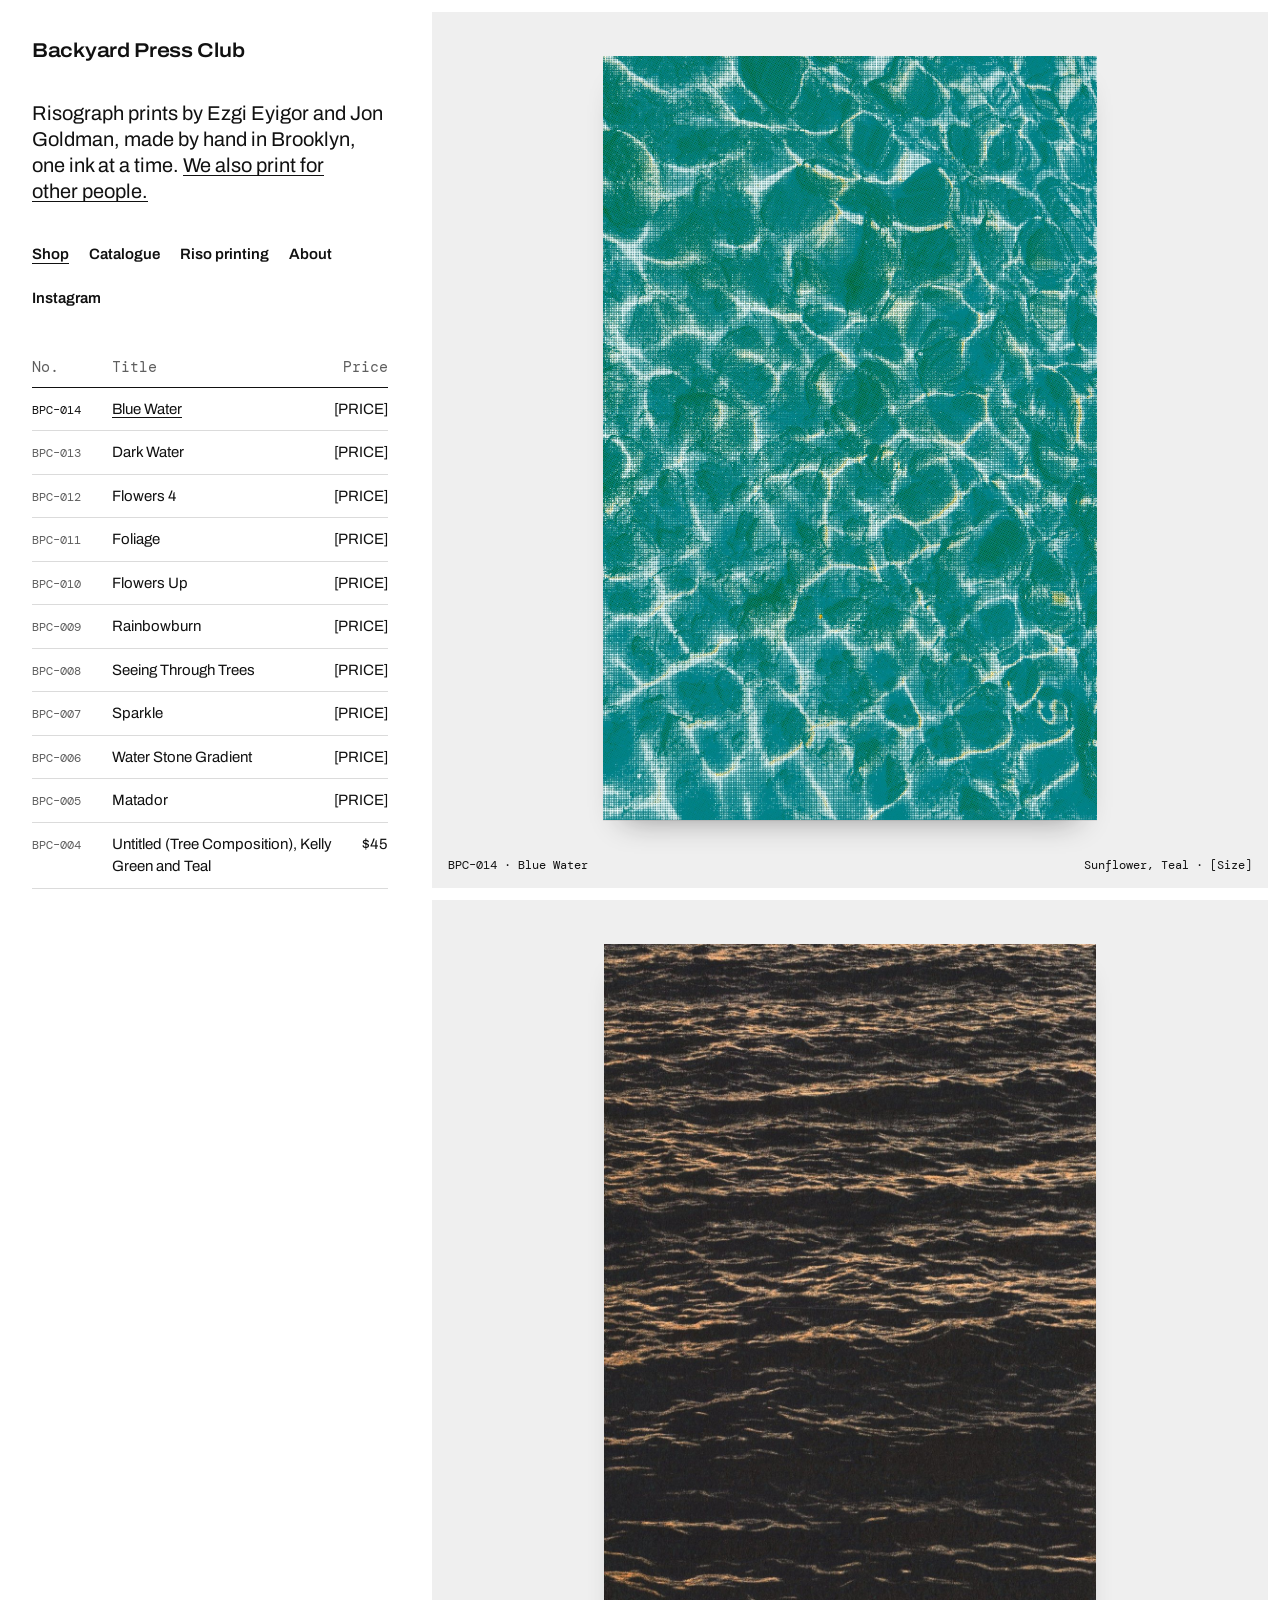
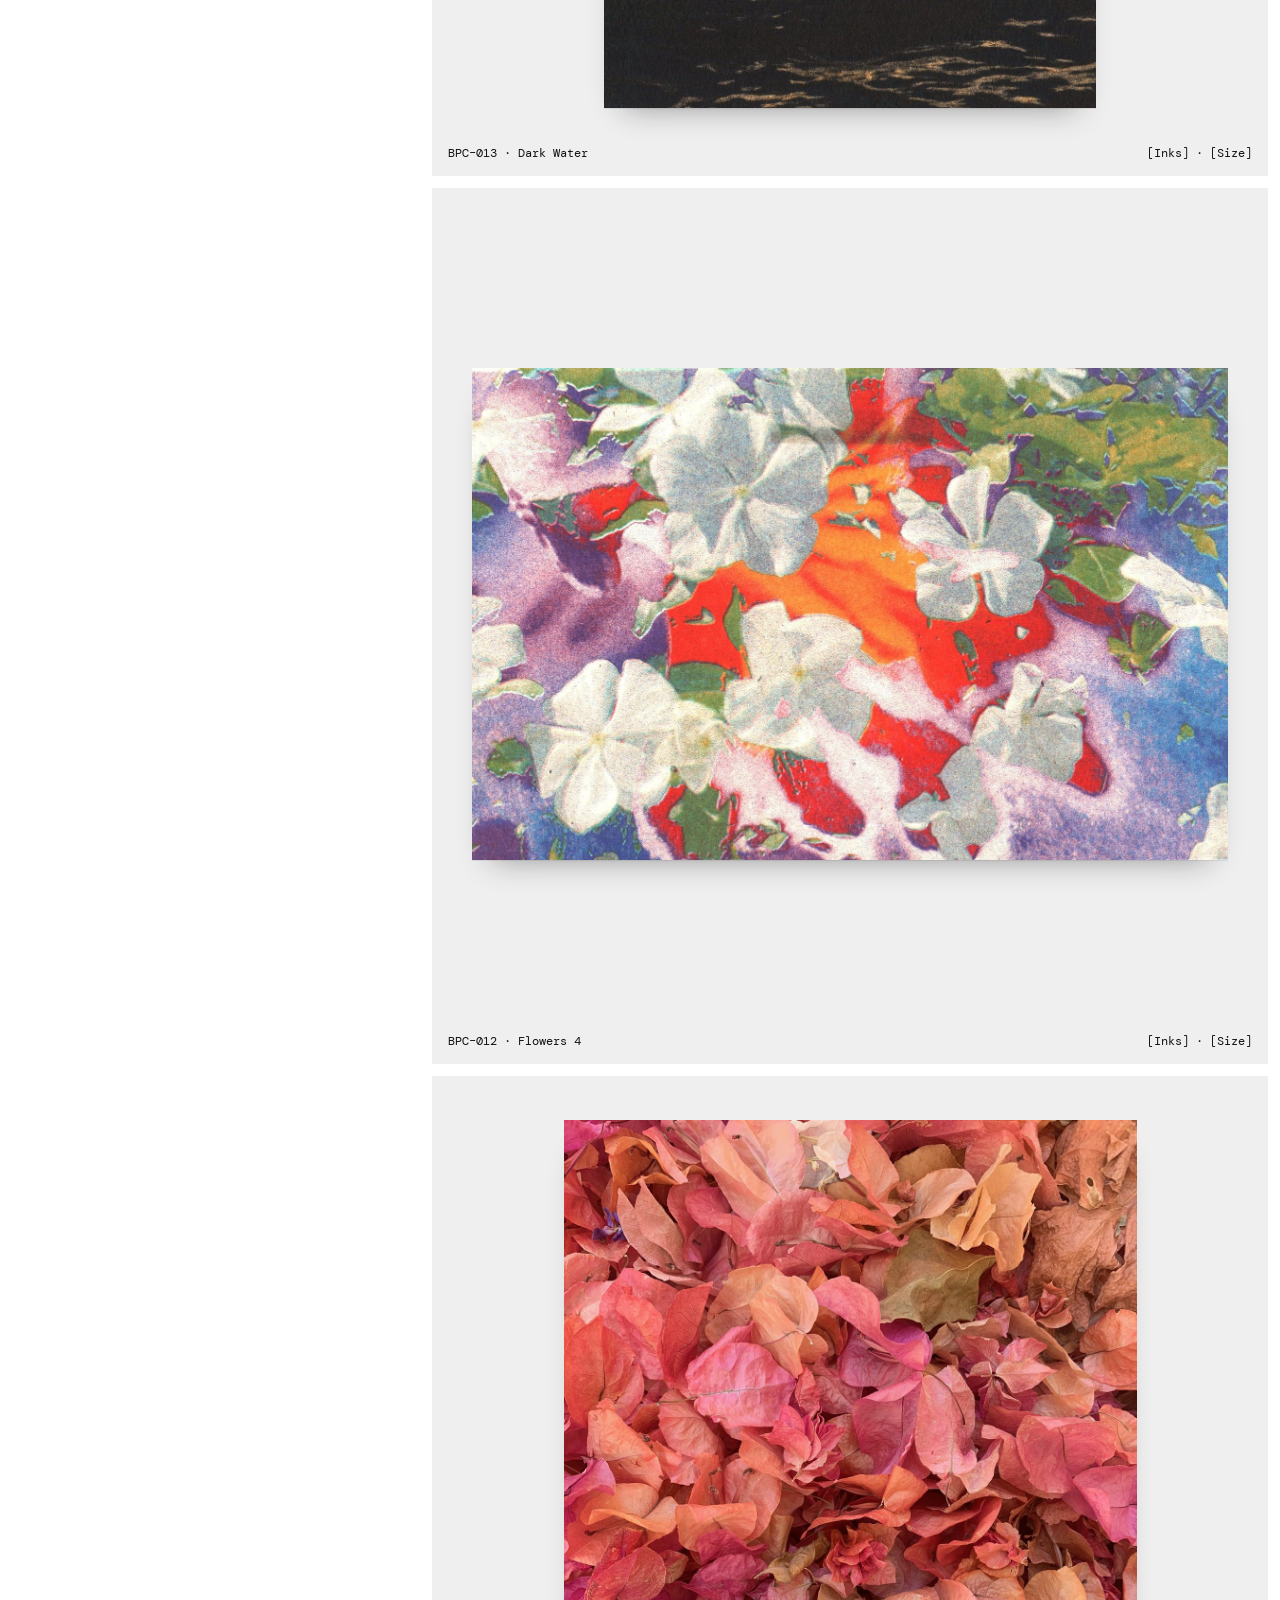
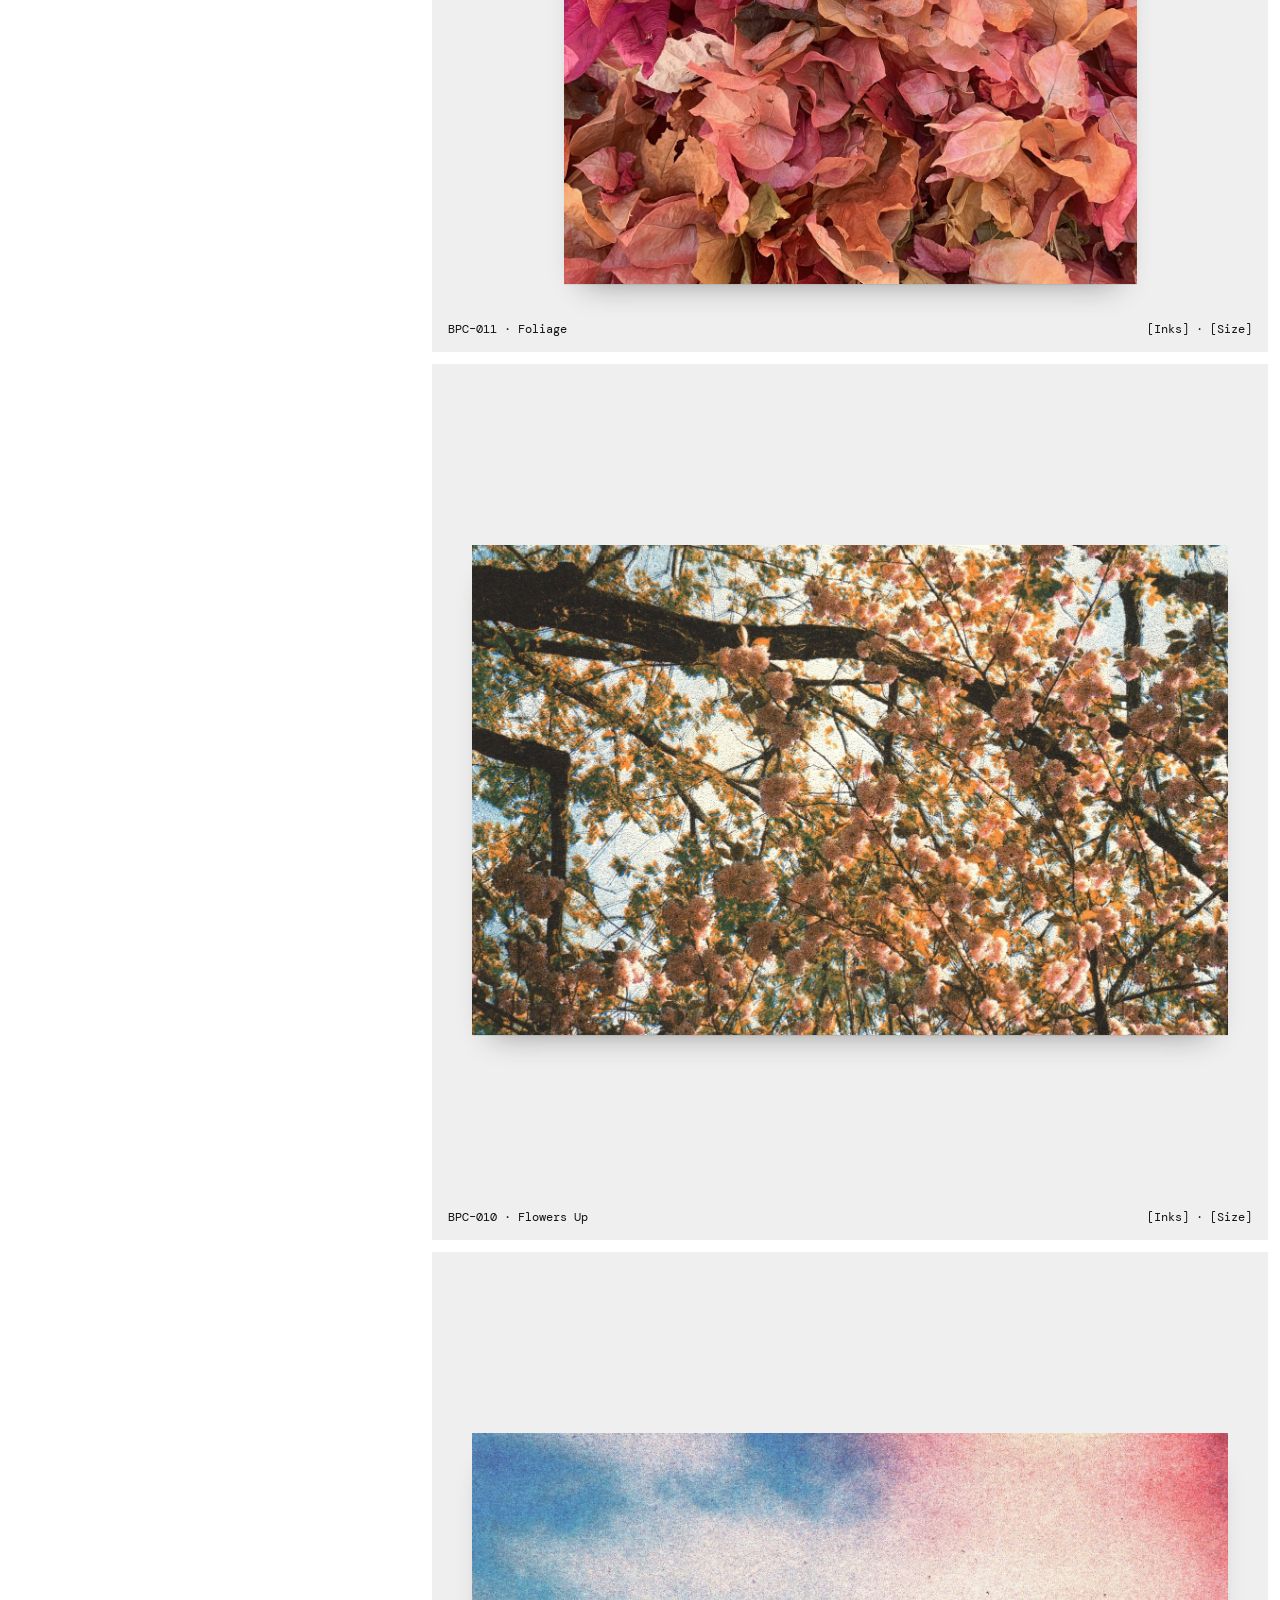
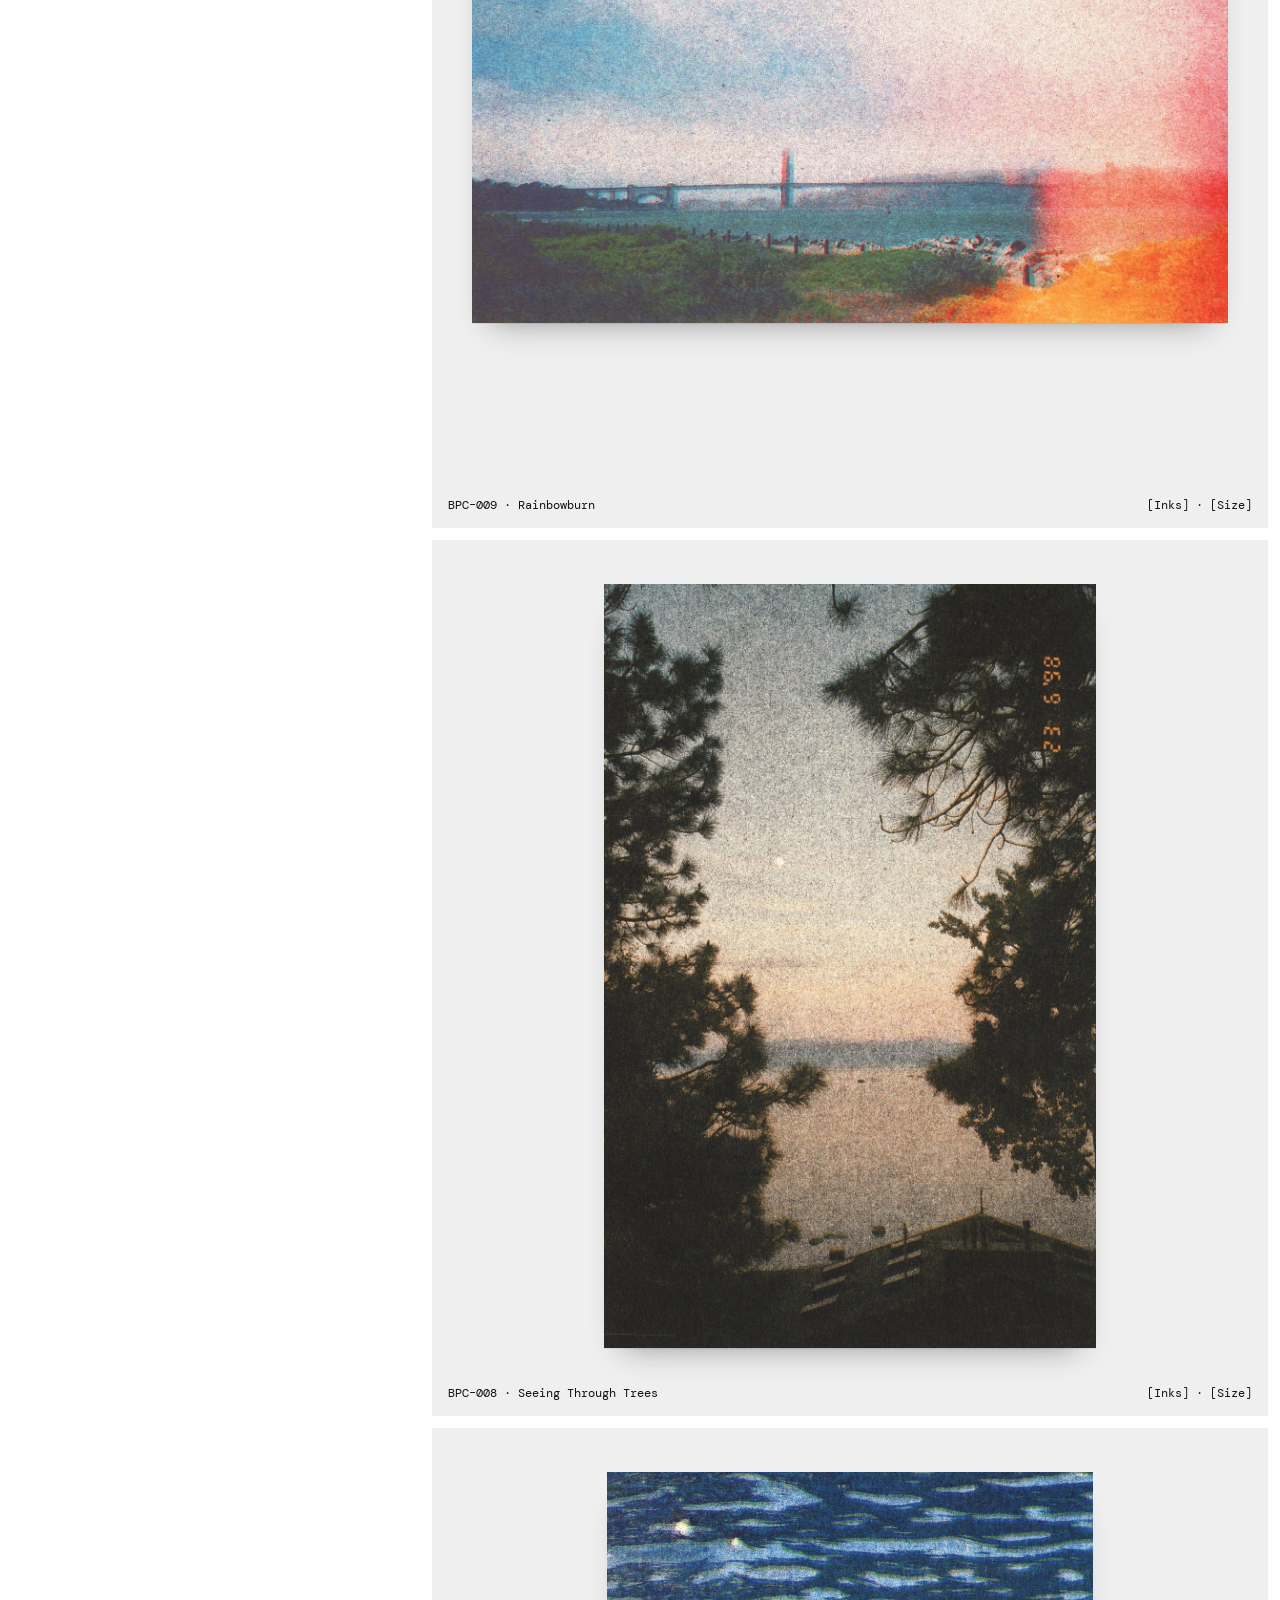
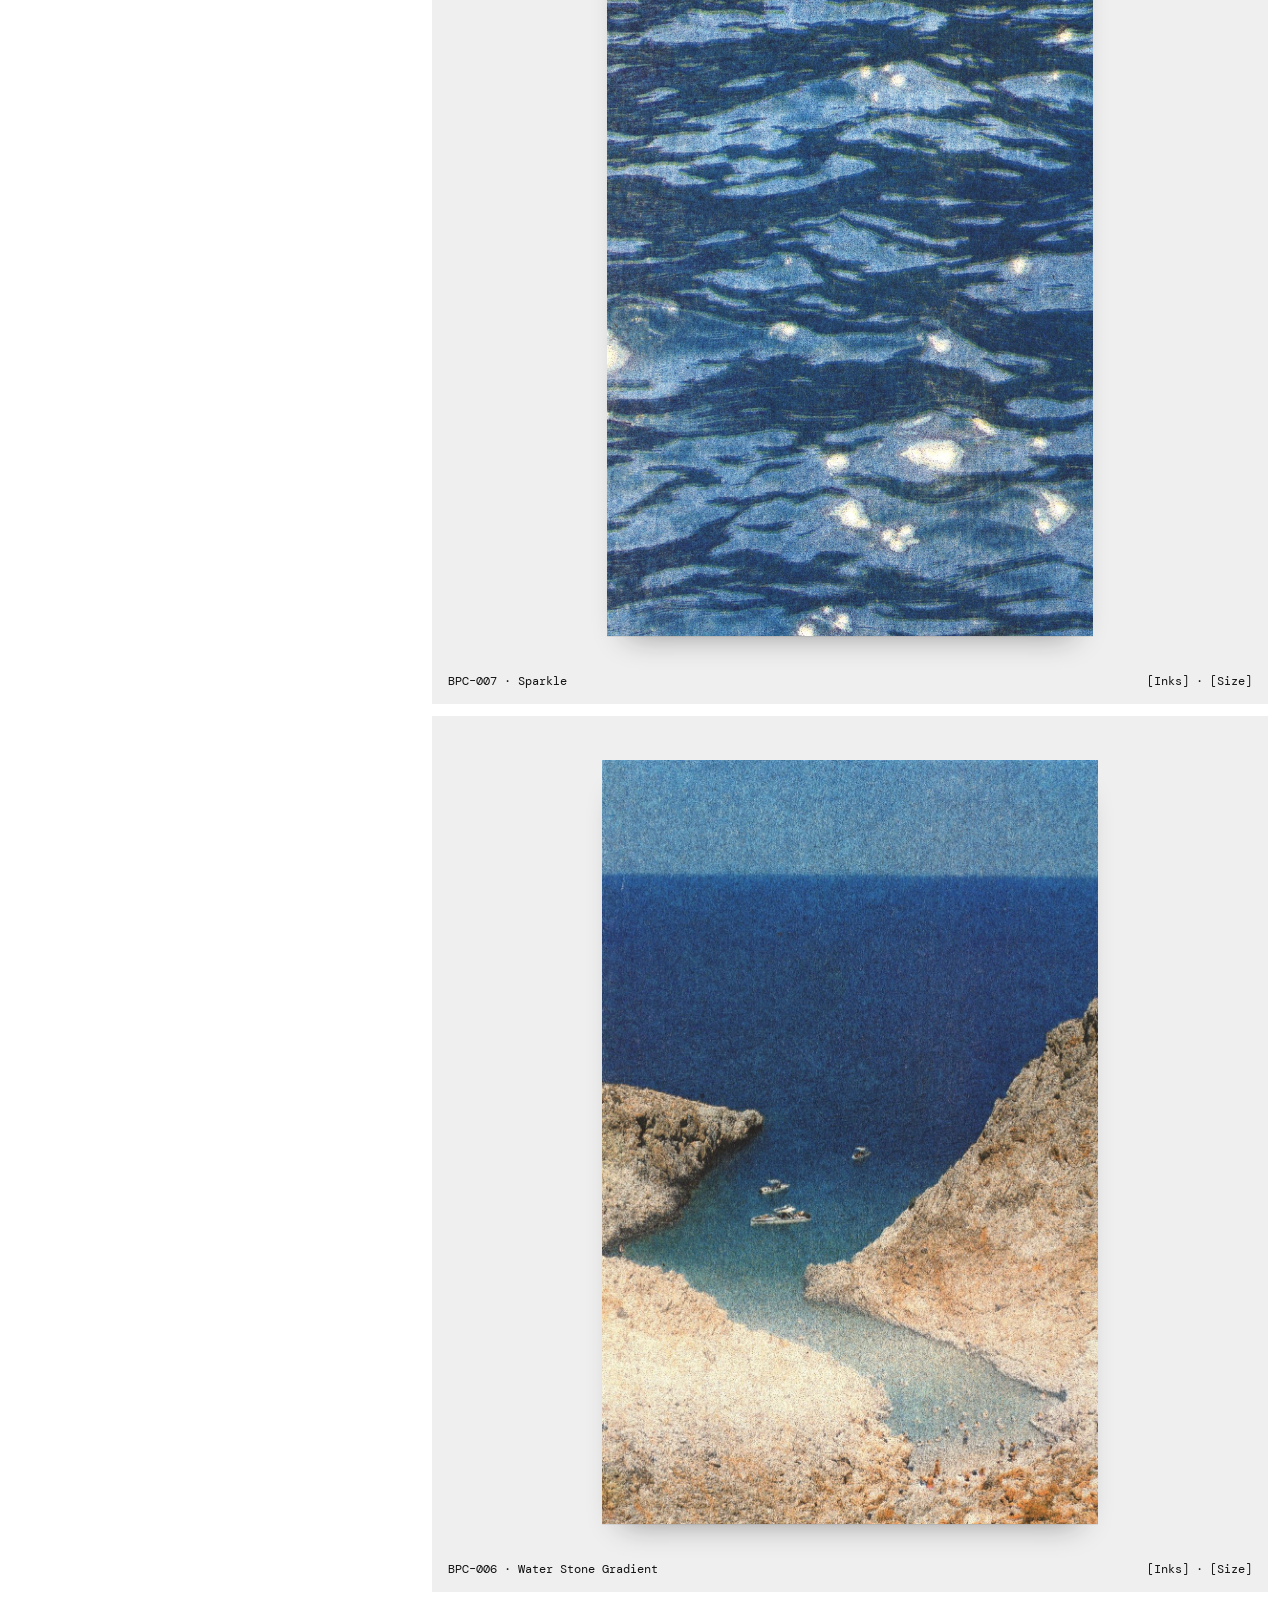
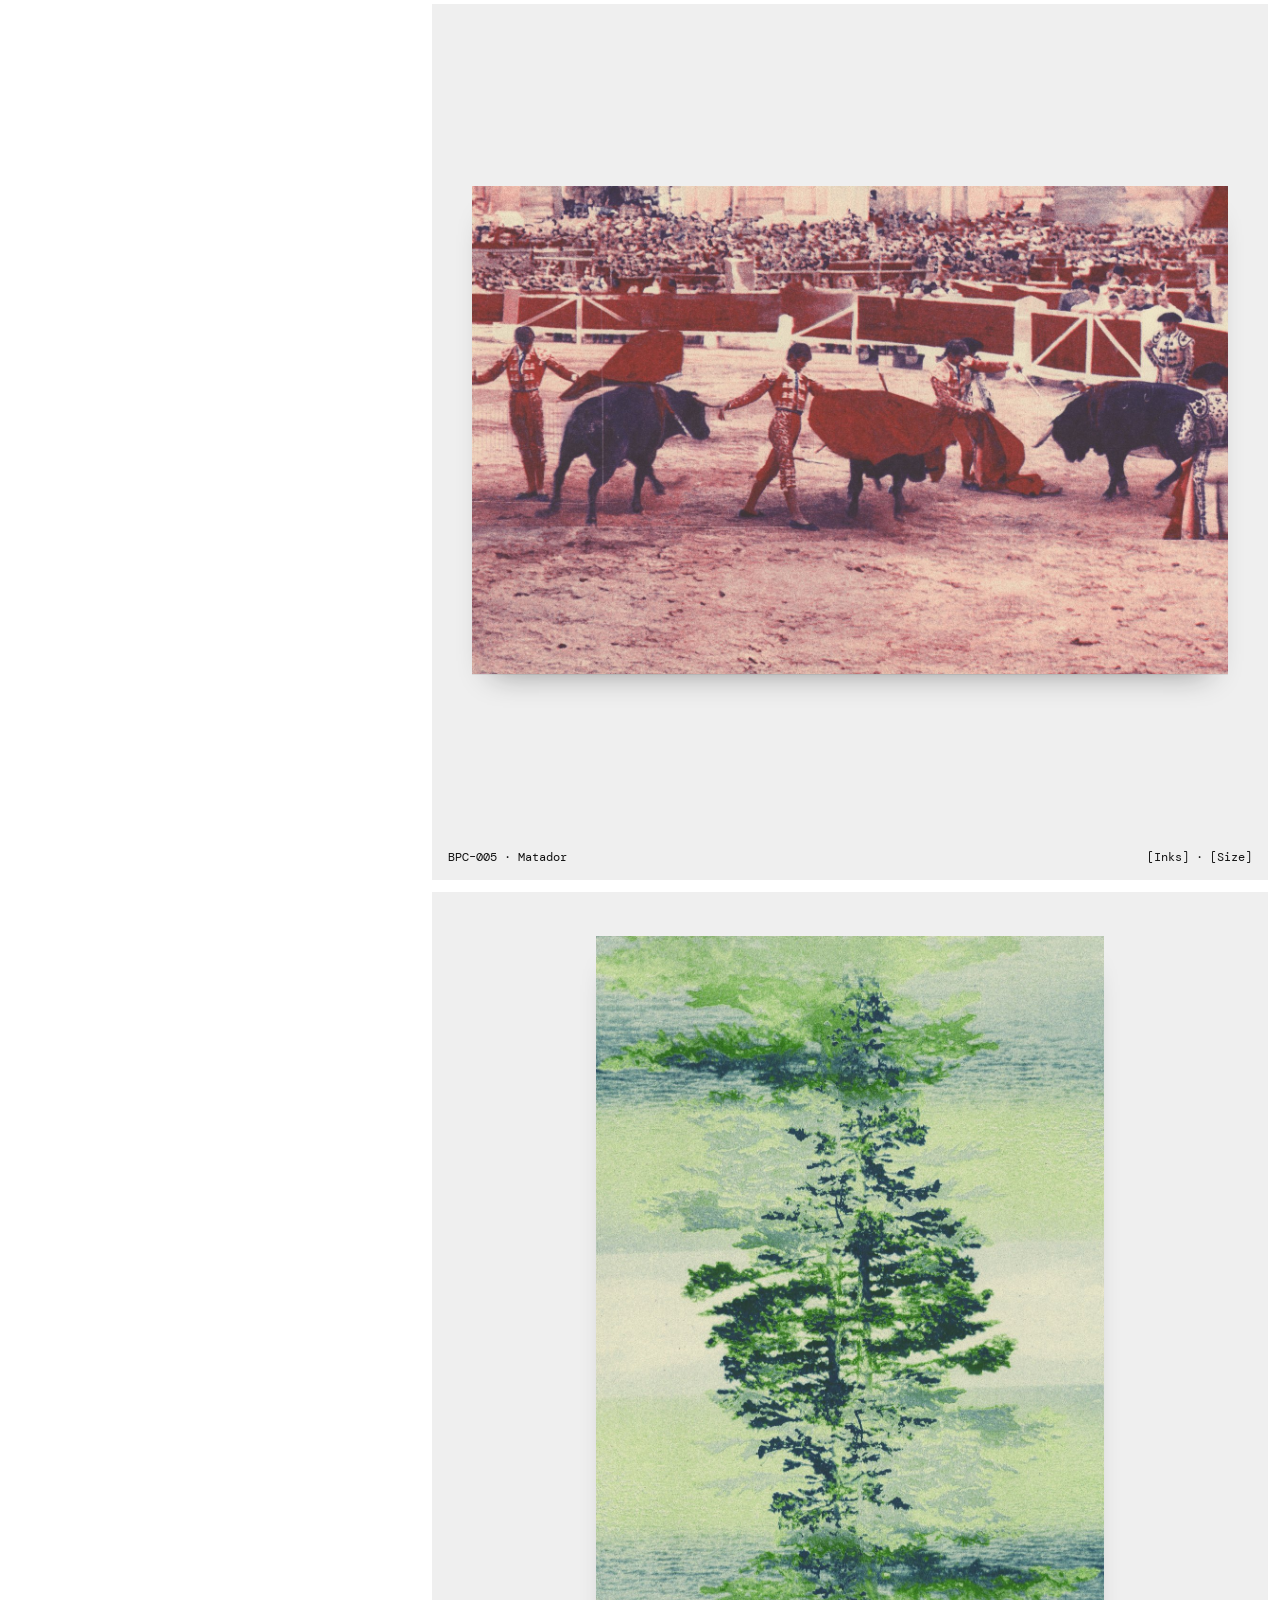
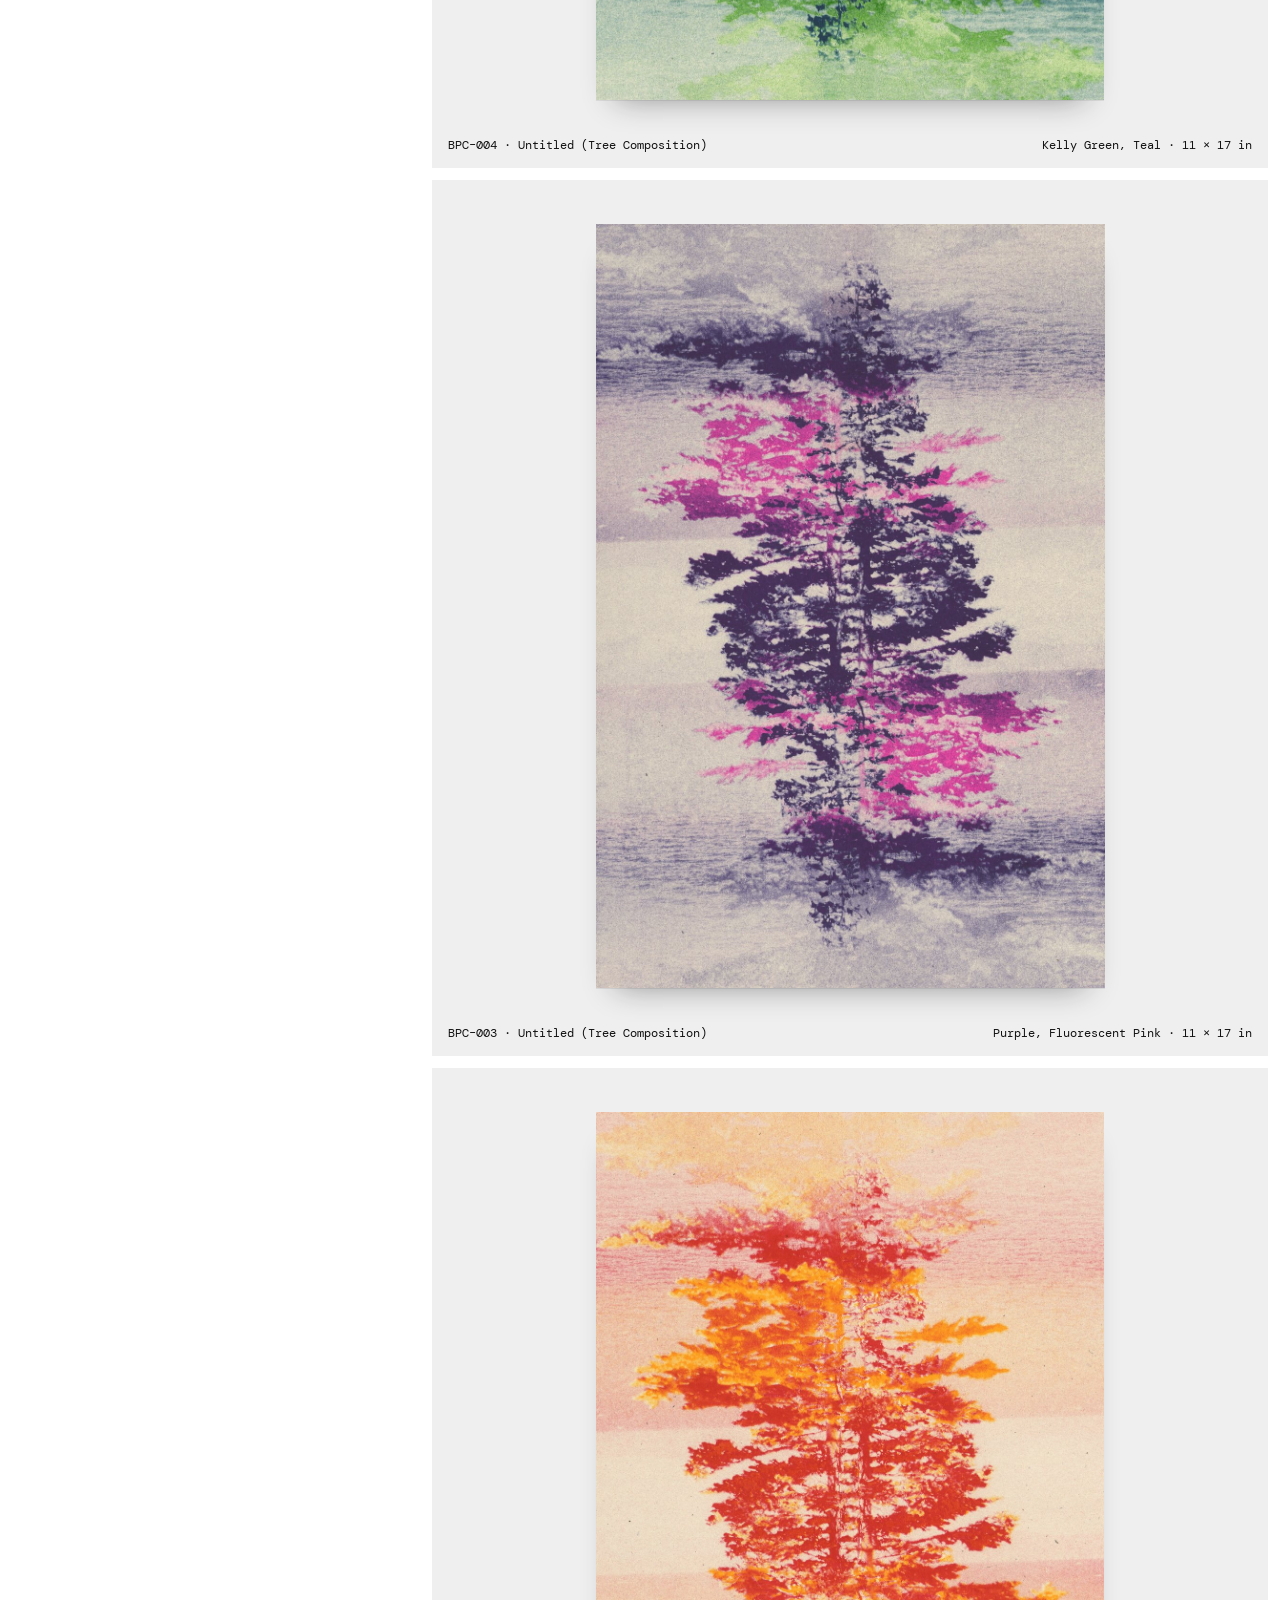
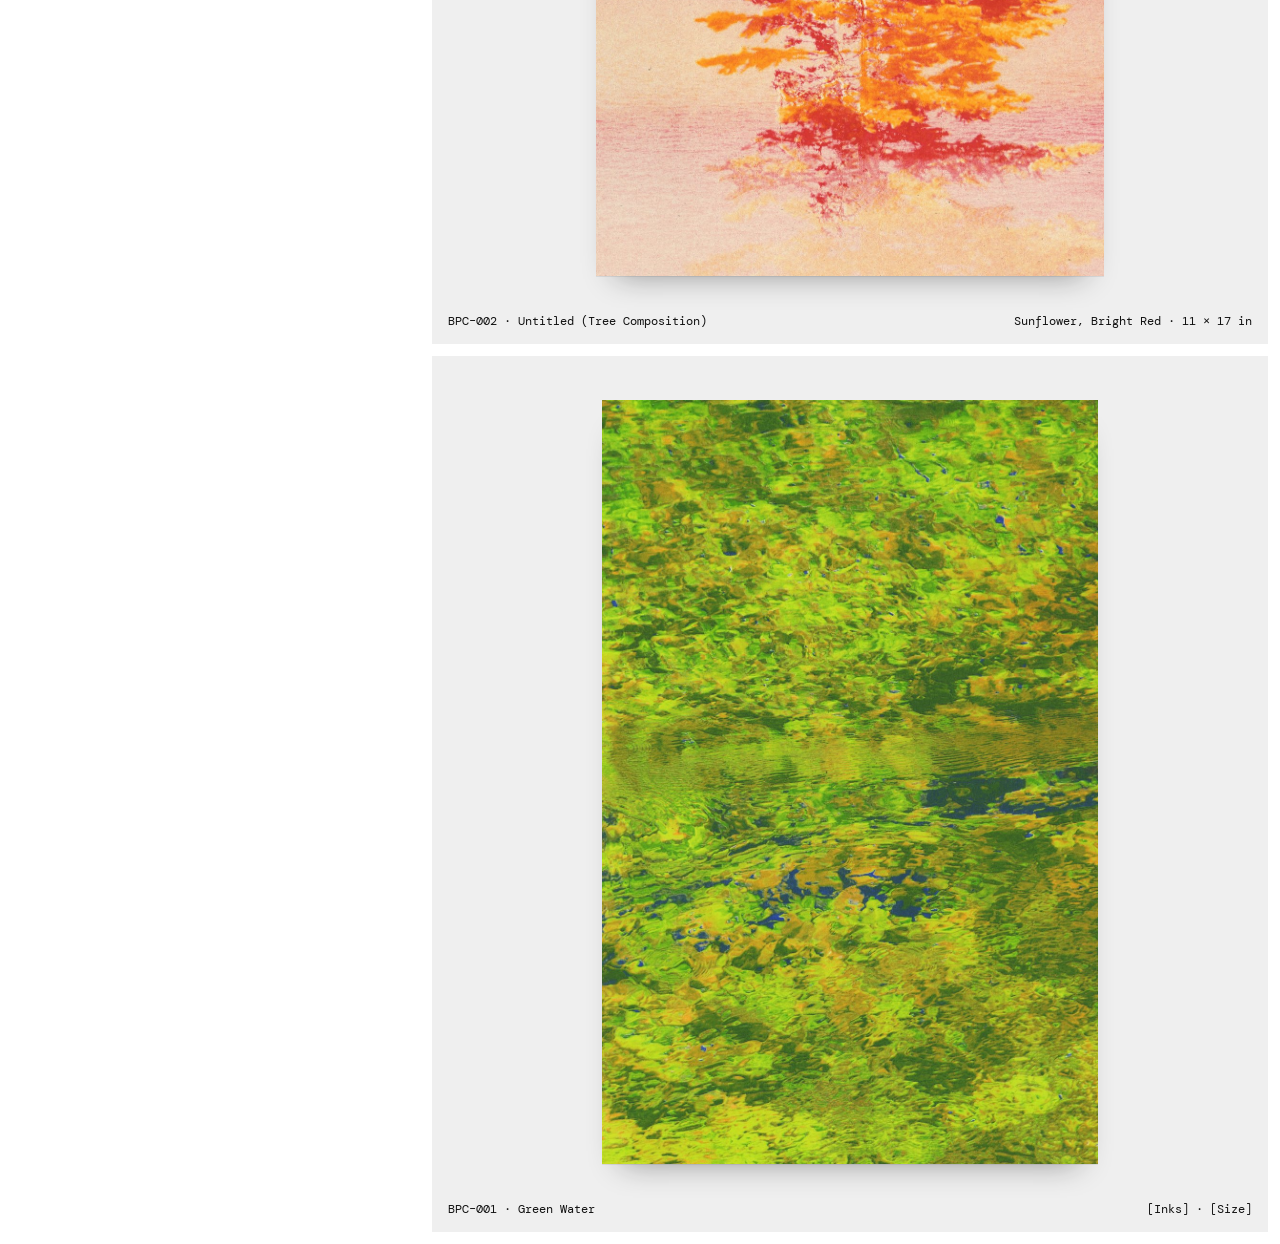
==== commit 92a62ff1: "Credit every print to Ezgi and Jon, Sparkle scan, Blue Water preview, thank-you page - No per-print " ====
--- a/index.html
+++ b/index.html
@@ -19,7 +19,7 @@
     <div class="side-top">
       <a class="wordmark display" href="index.html">Backyard Press Club</a>
     </div>
-    <p class="lede">A small risograph studio printing artists' prints, zines and books, one ink at a time. <a href="printing.html">We also print for other people.</a></p>
+    <p class="lede">Risograph prints by Ezgi Eyigor and Jon Goldman, made by hand in Brooklyn, one ink at a time. <a href="printing.html">We also print for other people.</a></p>
     <nav class="side-nav" aria-label="Main">
       <a href="index.html" aria-current="page">Shop</a>
       <a href="catalogue.html">Catalogue</a>
@@ -28,7 +28,7 @@
       <a href="https://www.instagram.com/backyard.press.club/">Instagram</a>
     </nav>
     <div class="index" role="list" aria-label="Index of works" data-index>
-      <div class="index-row head mono" aria-hidden="true"><span>No.</span><span>Title, artist</span><span>Price</span></div>
+      <div class="index-row head mono" aria-hidden="true"><span>No.</span><span>Title</span><span>Price</span></div>
     </div>
     <p class="side-foot mono mute">© <span data-year>2026</span> Backyard Press Club · Brooklyn · <a href="about.html#contact">Contact</a> · <a href="about.html#shipping">Shipping</a></p>
   </aside>
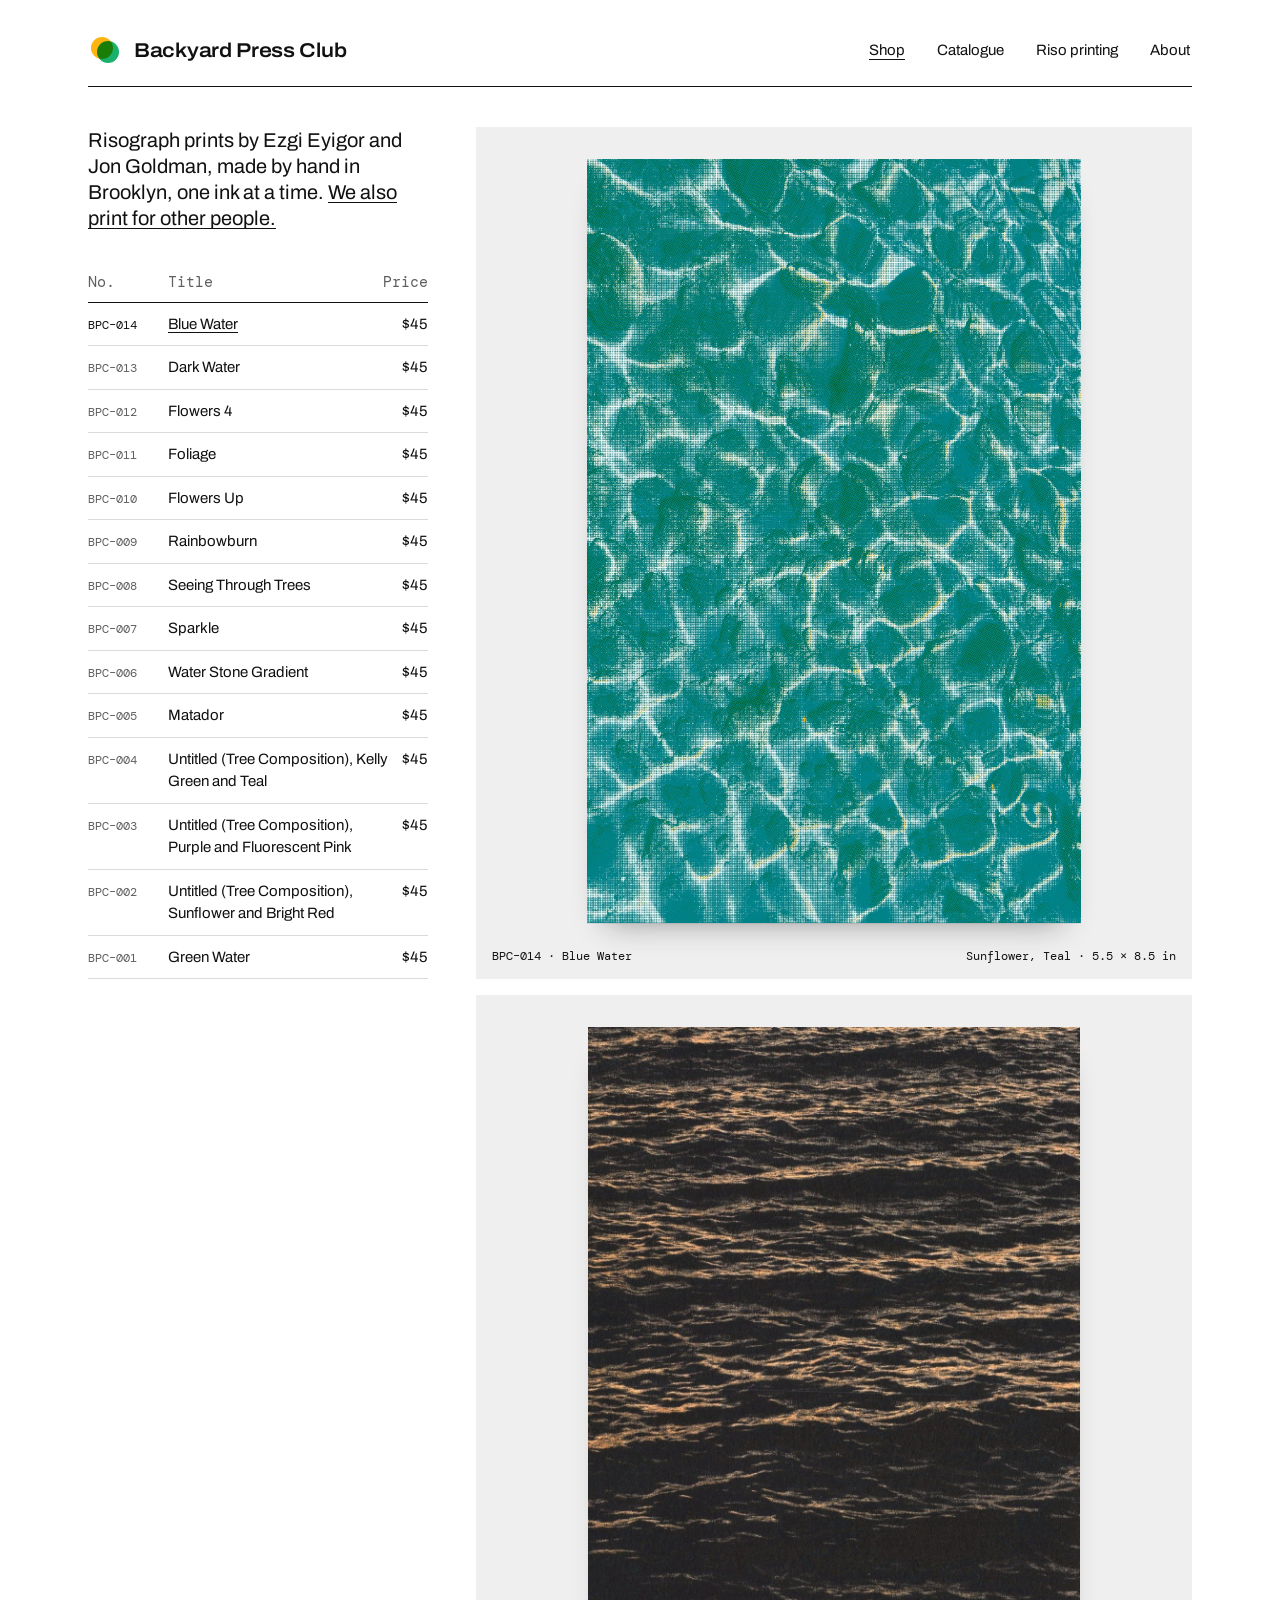
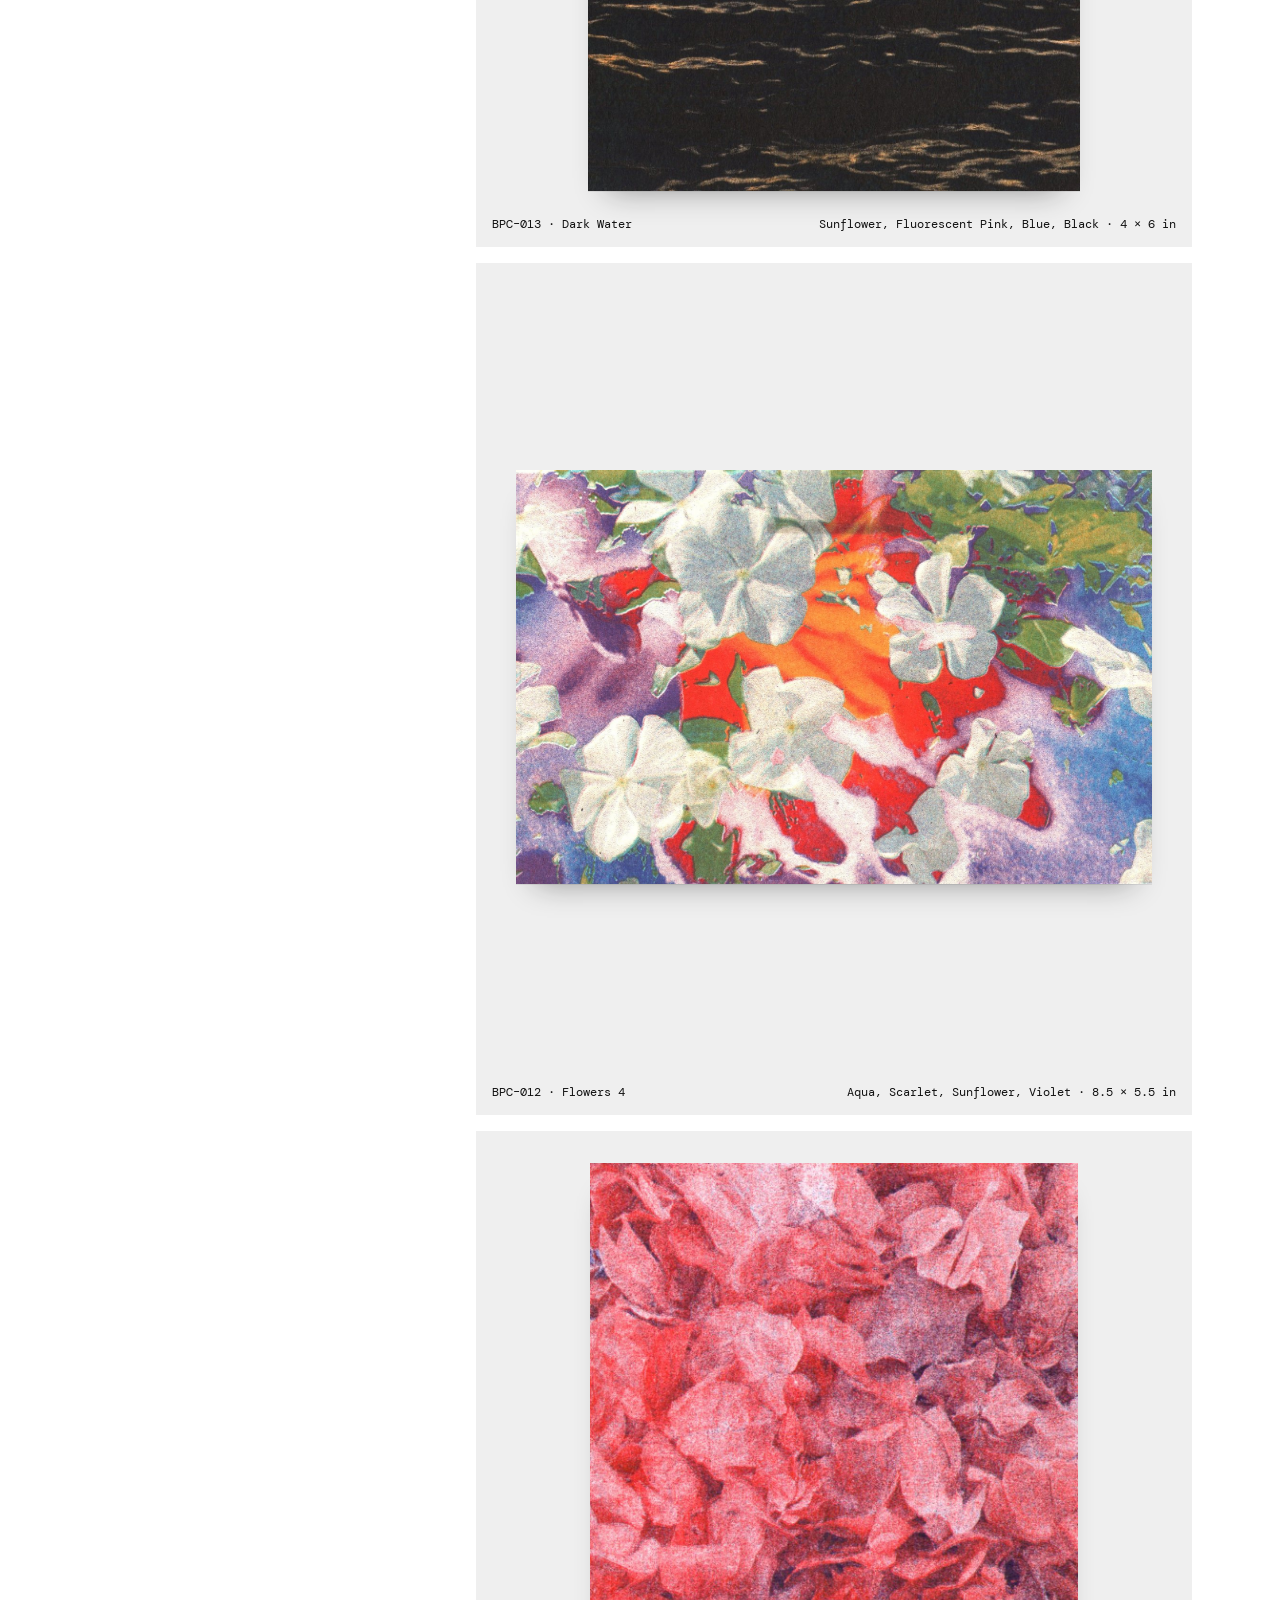
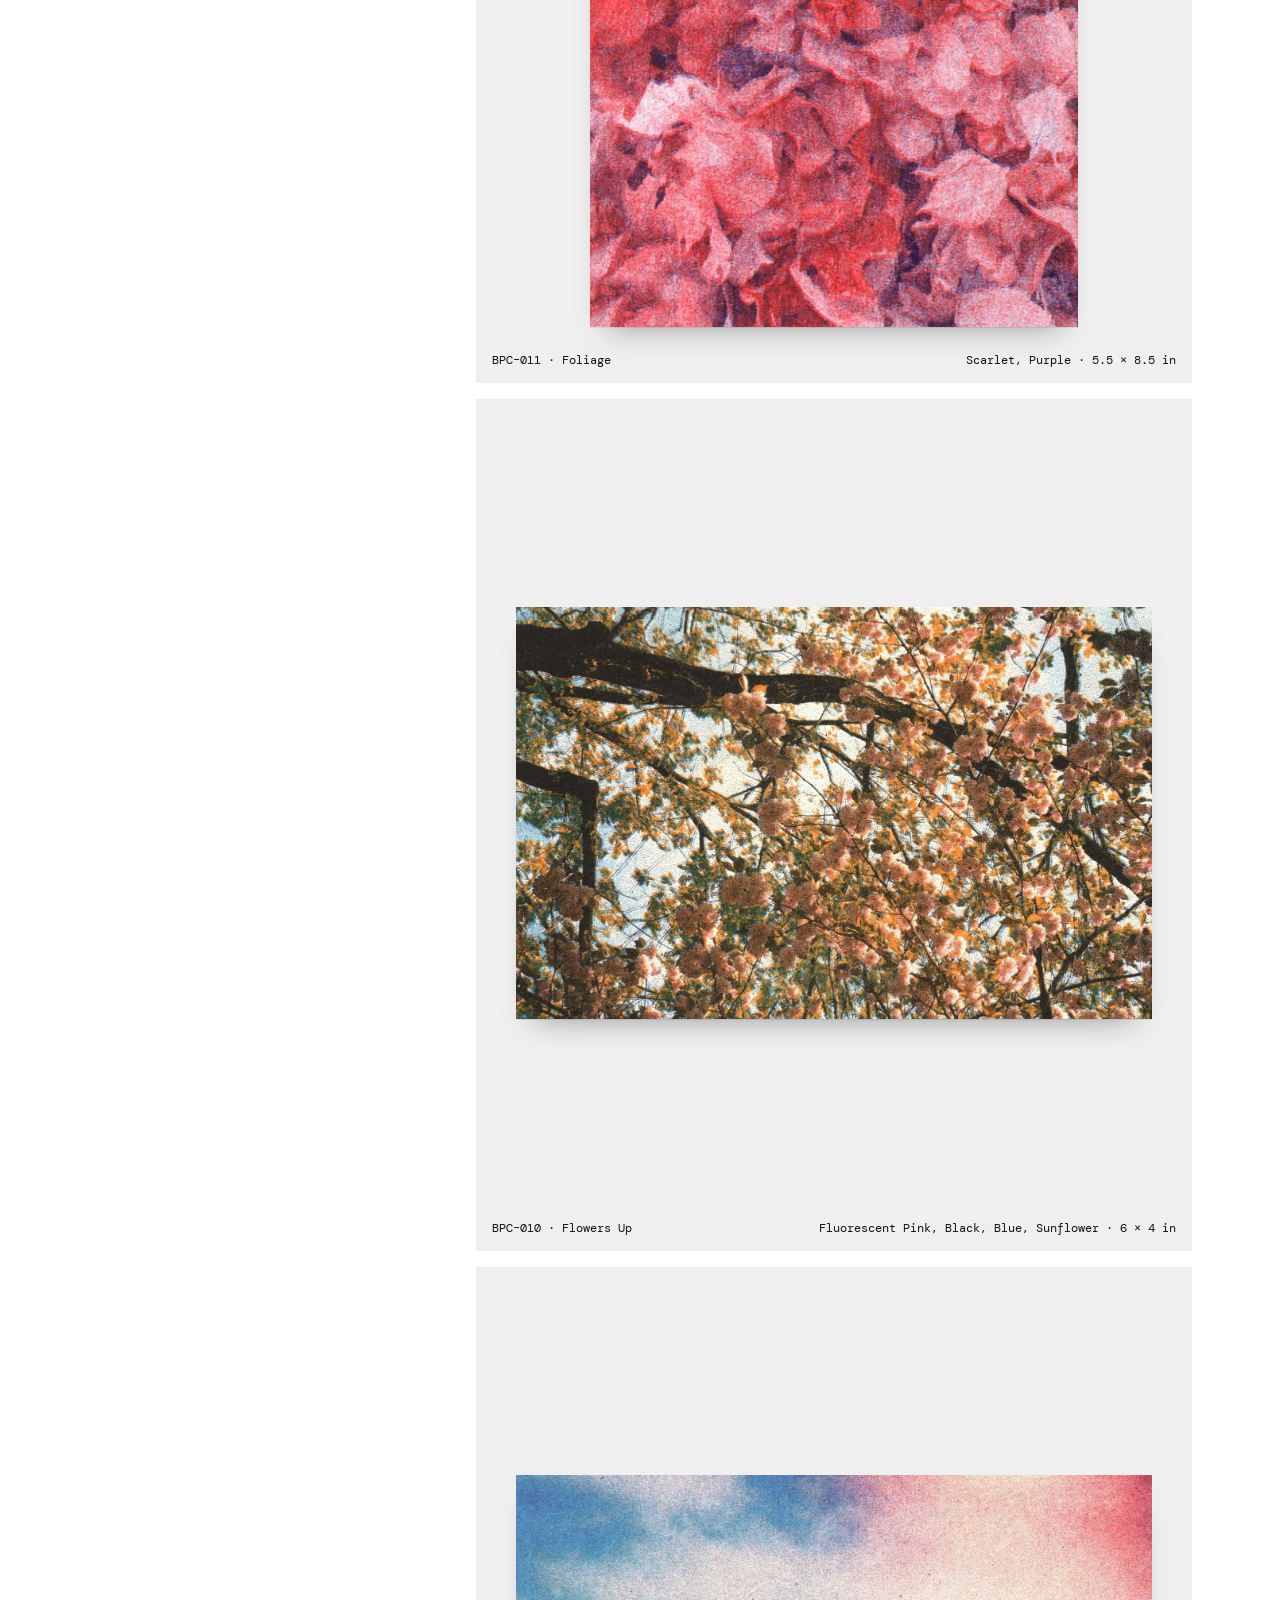
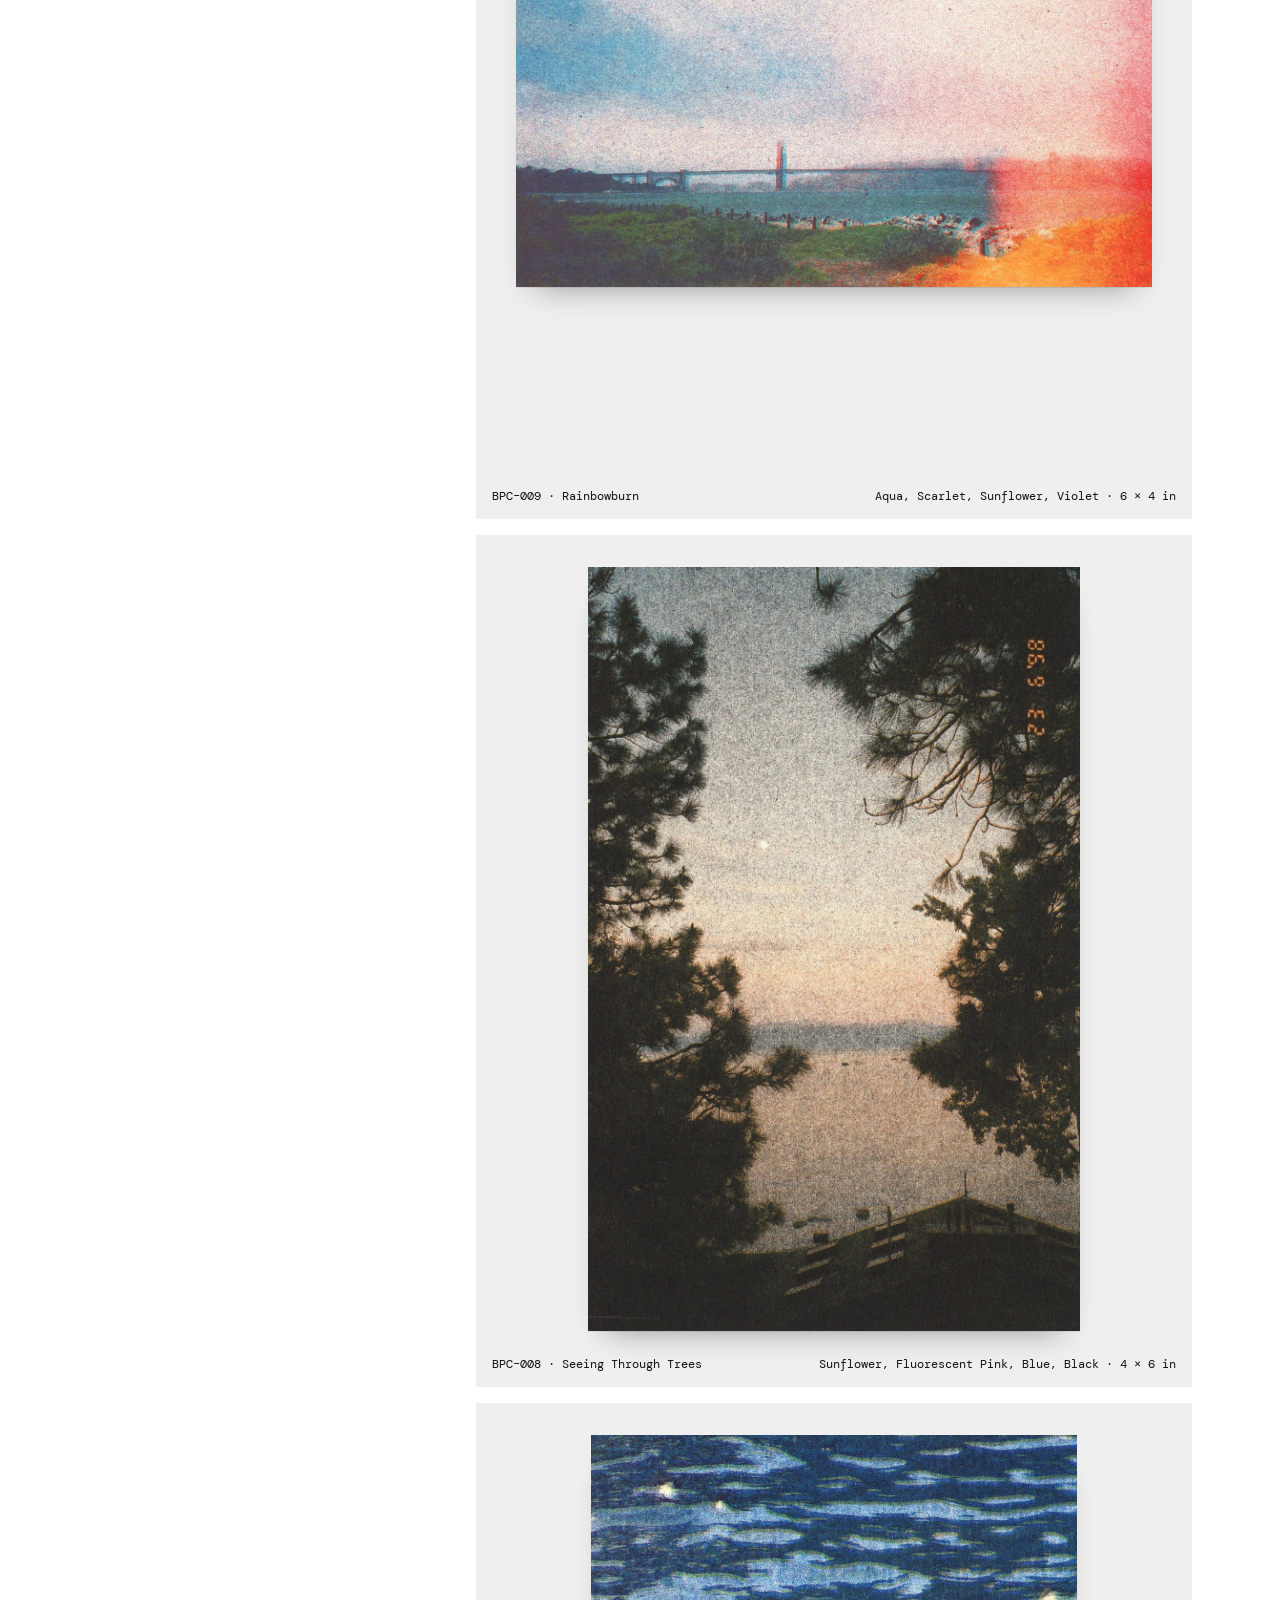
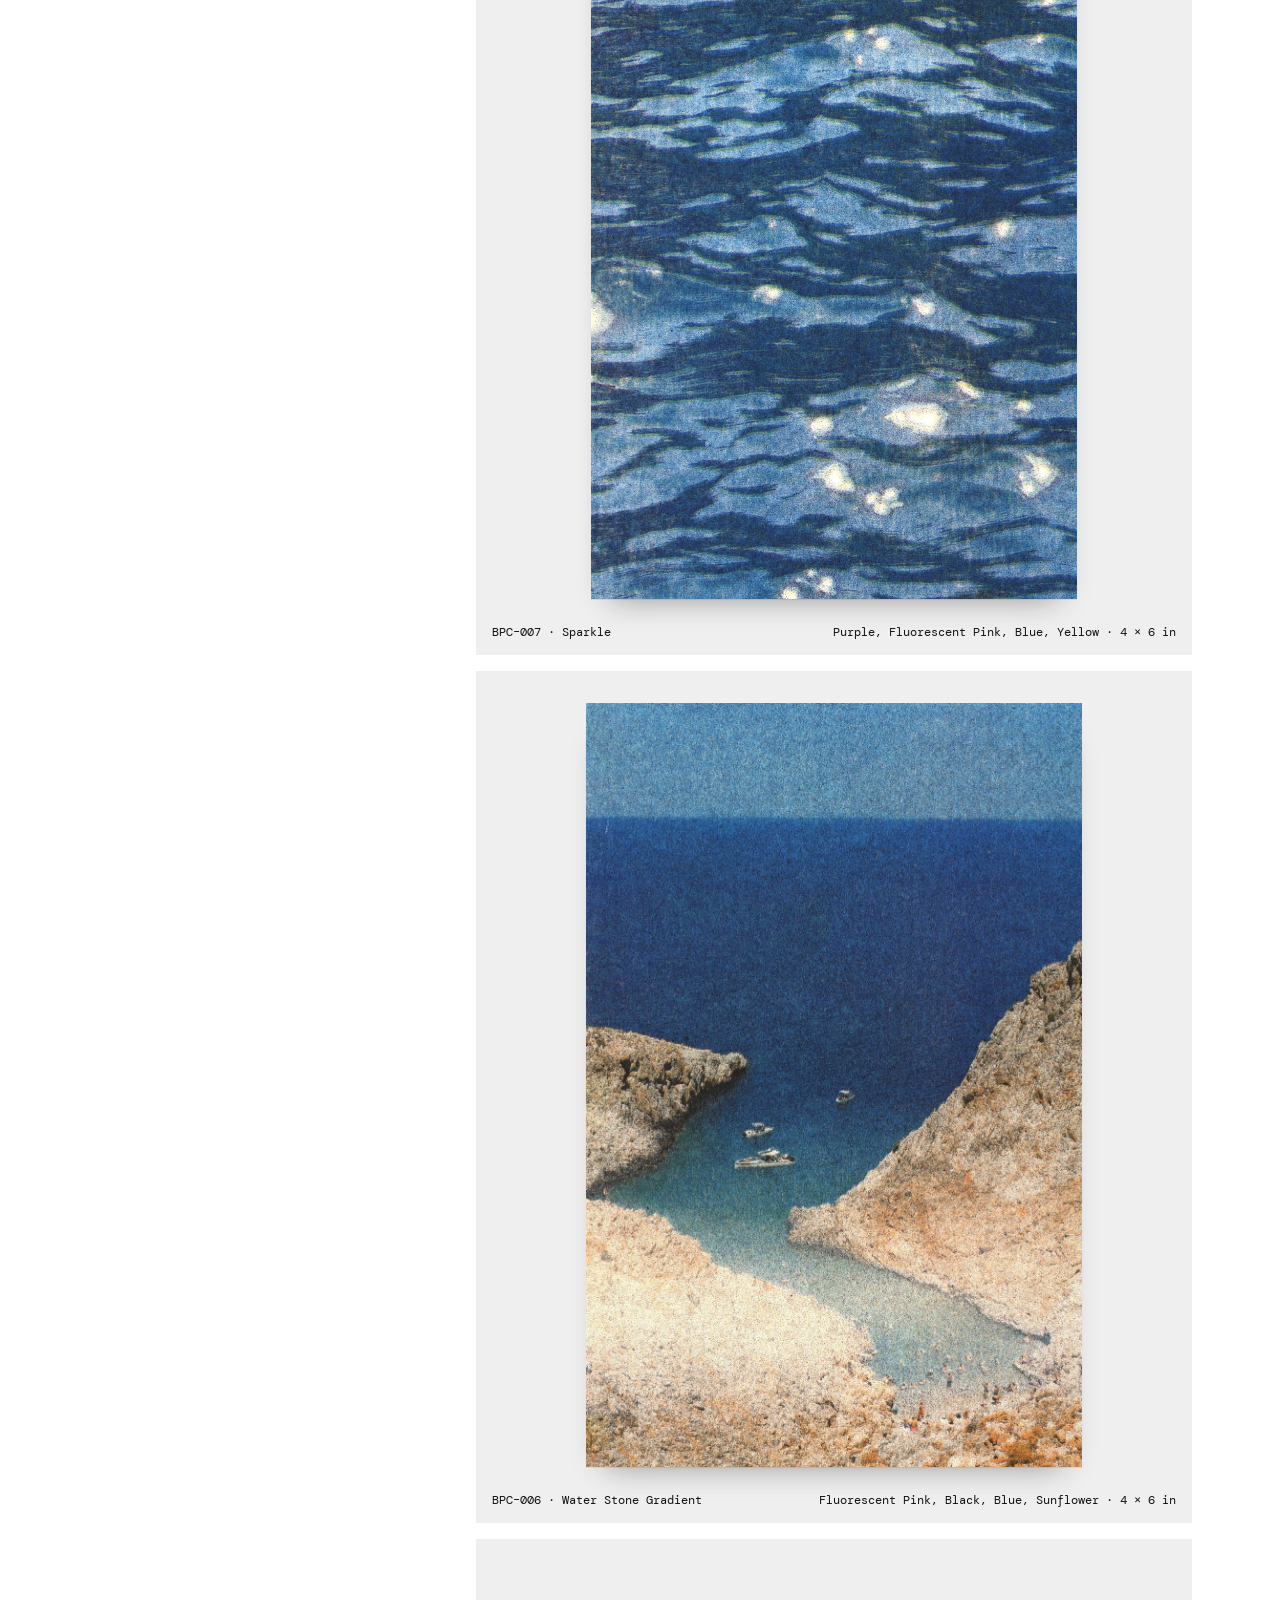
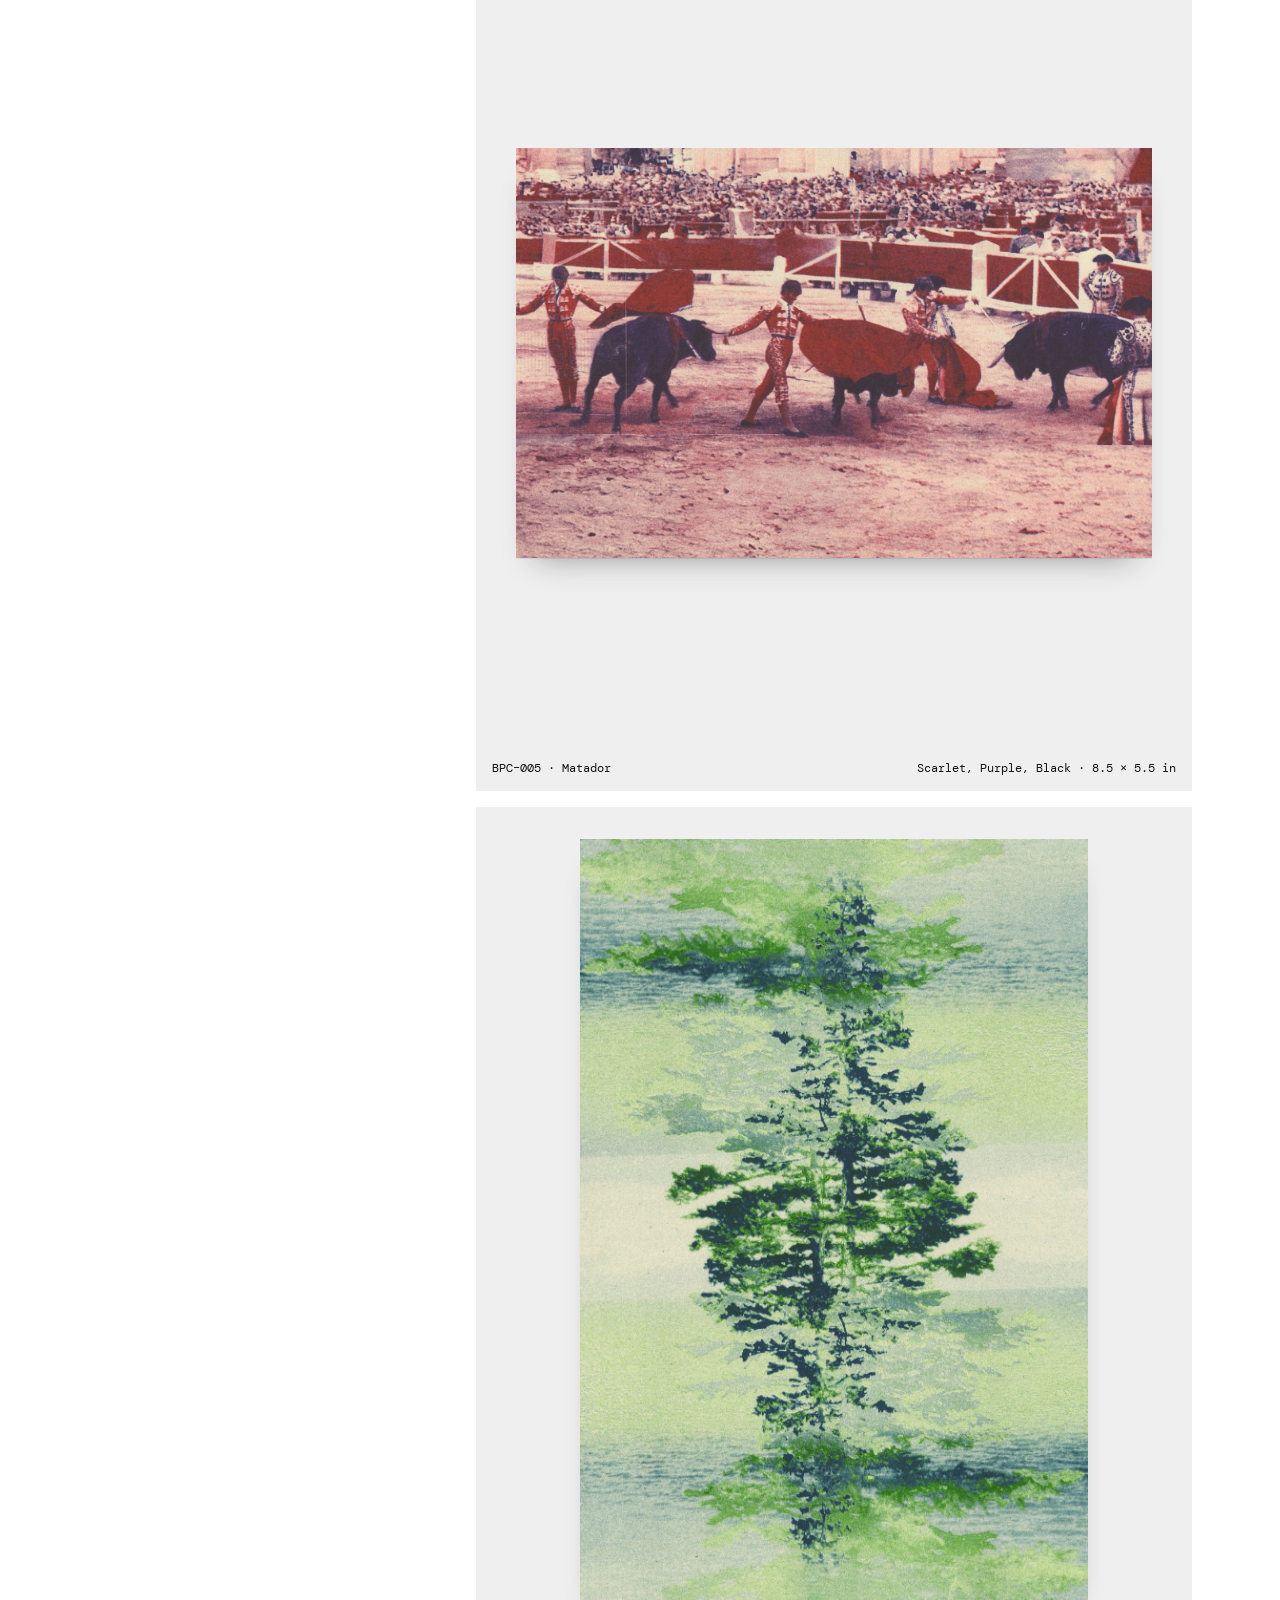
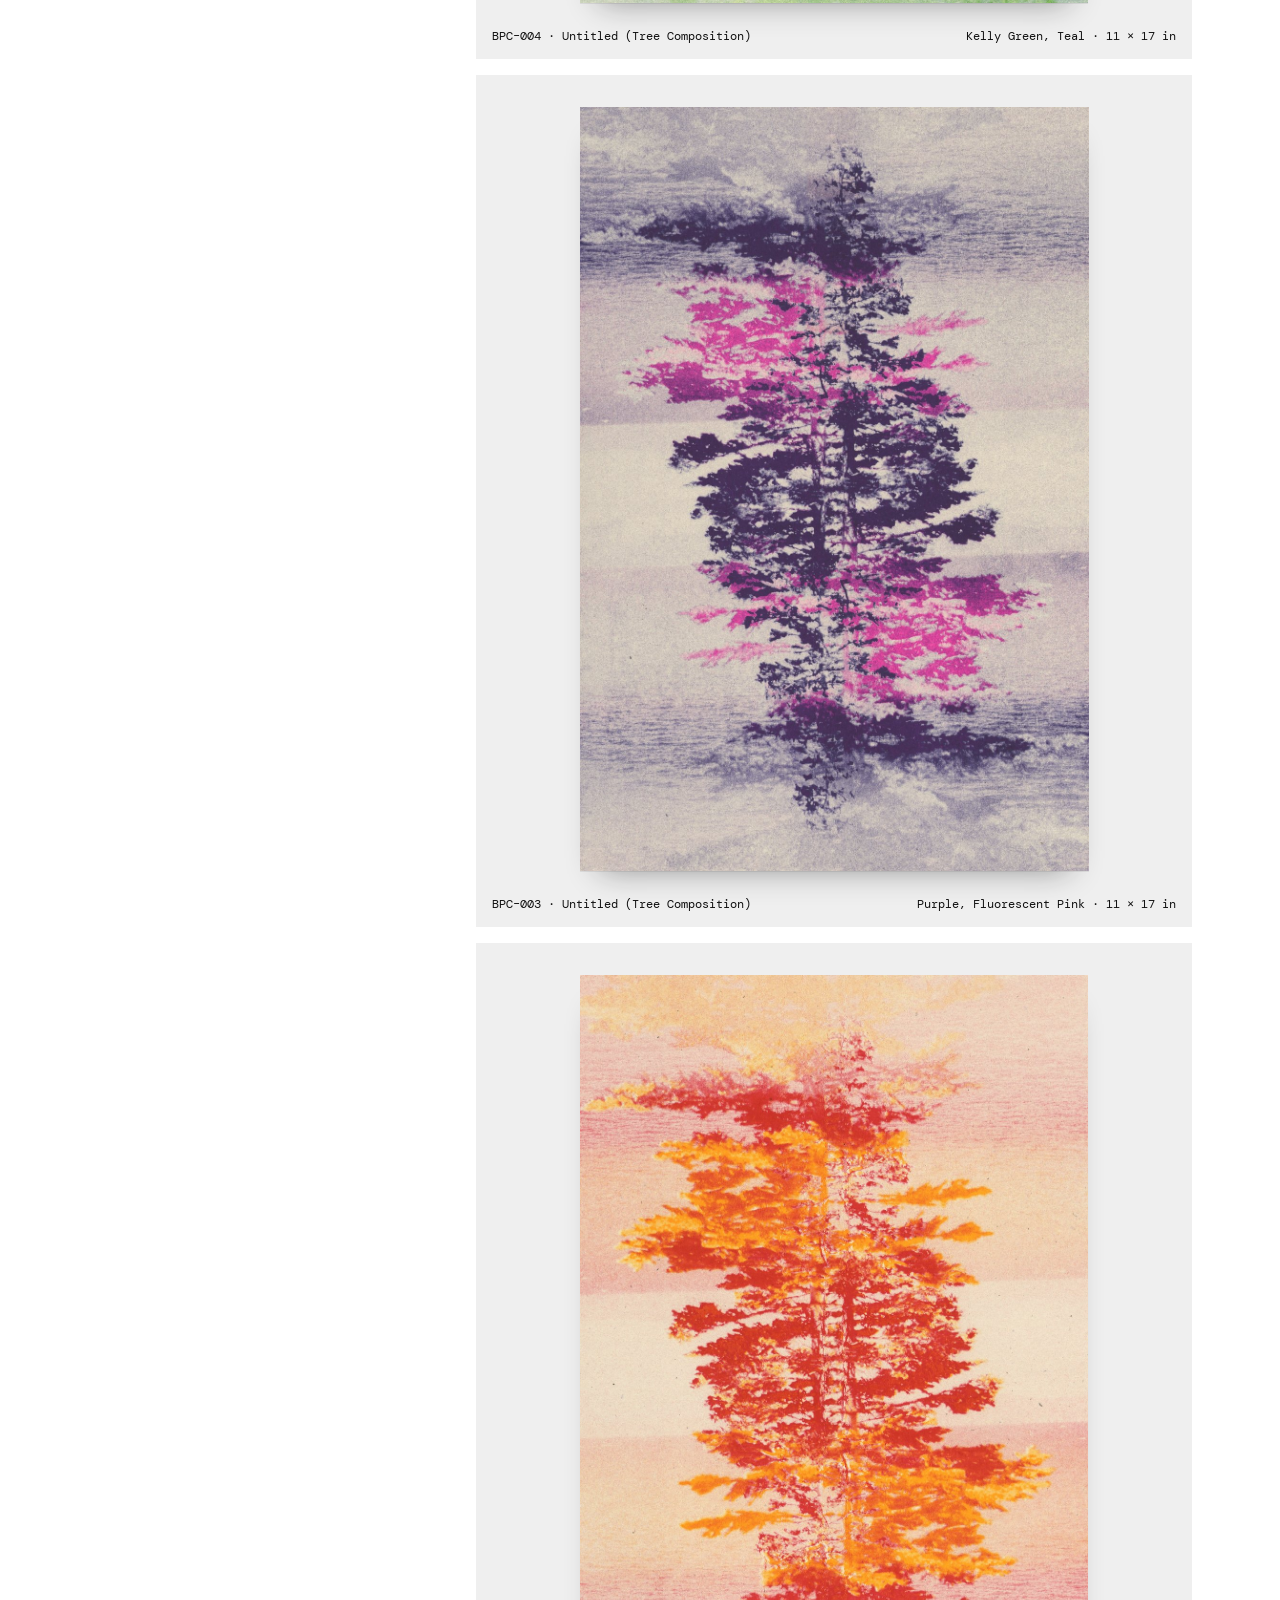
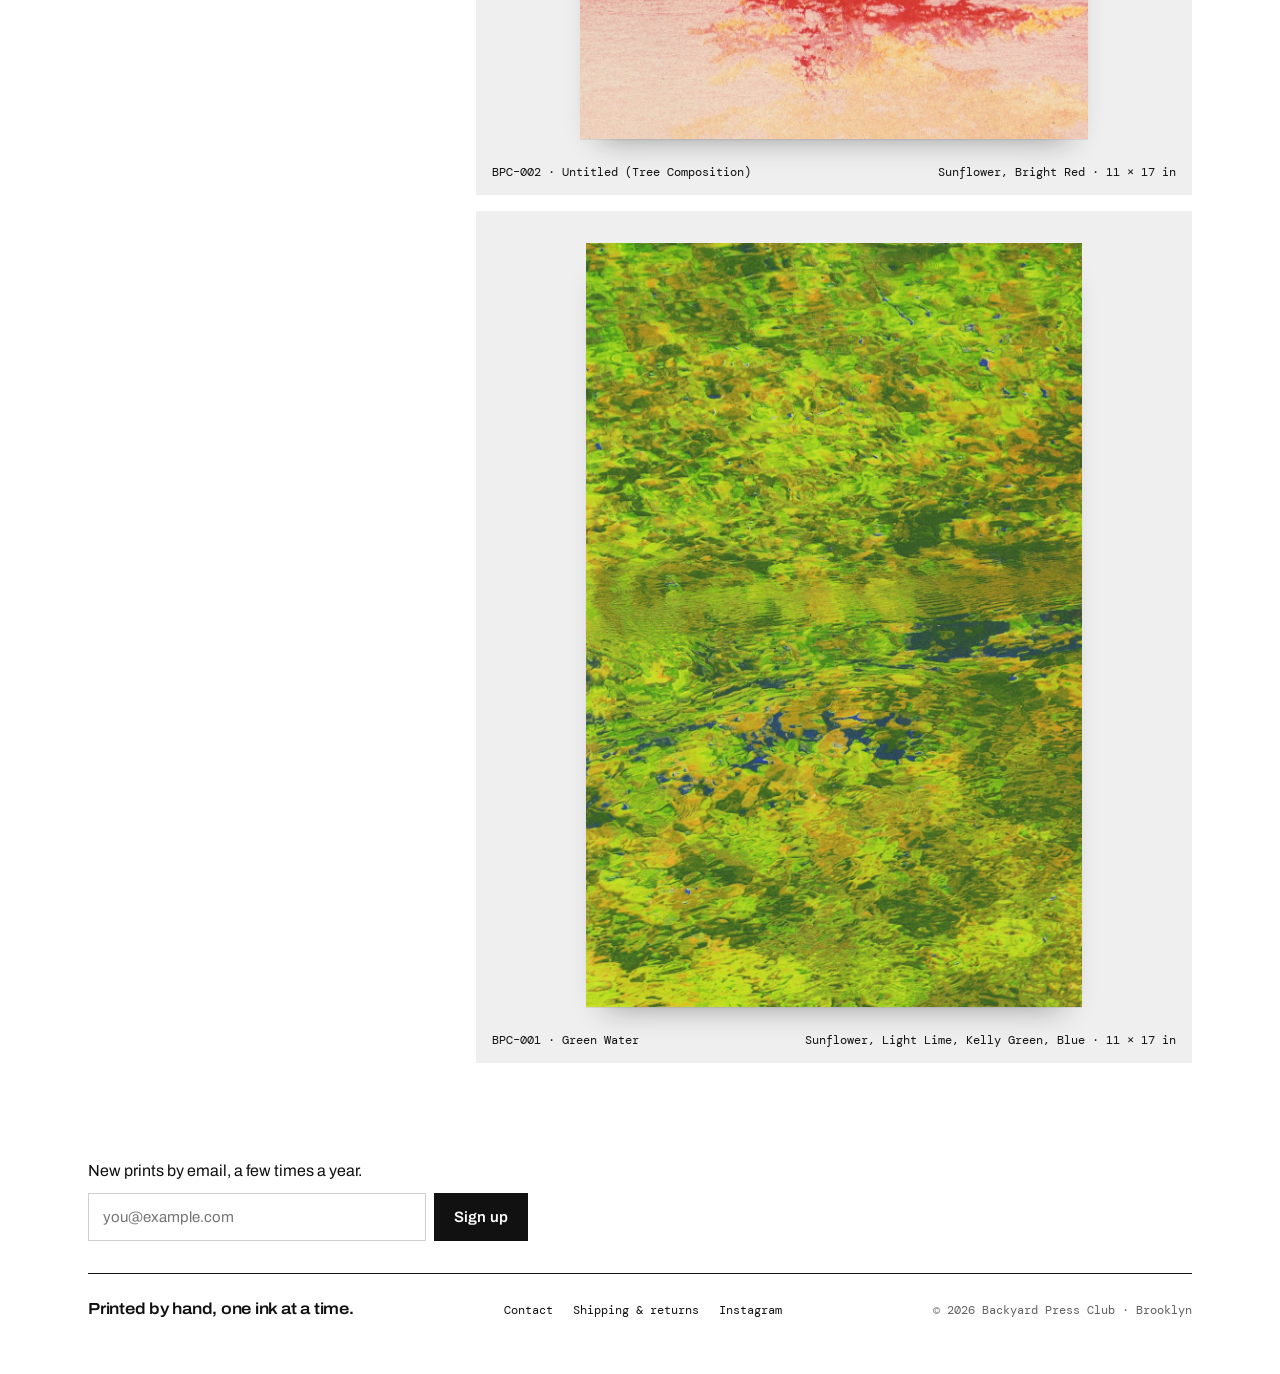
==== commit 5f54e886: "Fill in print details and put the shop under the shared header Best-guess sizes, inks, editions and " ====
--- a/index.html
+++ b/index.html
@@ -14,28 +14,46 @@
 </head>
 <body data-page="shop" class="split-page">
 <a class="skip" href="#prints">Skip to the prints</a>
-<div class="shop-split">
+<header class="site-header">
+  <div class="wrap">
+    <div class="bar">
+      <a class="brand" href="index.html" aria-label="Backyard Press Club, home">
+        <svg width="34" height="34" viewBox="0 0 34 34" aria-hidden="true"><circle cx="14" cy="15" r="11" fill="#ffb511"></circle><circle cx="20" cy="19" r="11" fill="#00a95c" opacity=".9"></circle></svg>
+        <span class="display">Backyard Press Club</span>
+      </a>
+      <nav class="nav" aria-label="Main">
+        <a href="index.html" aria-current="page">Shop</a>
+        <a href="catalogue.html">Catalogue</a>
+        <a href="printing.html">Riso printing</a>
+        <a href="about.html">About</a>
+      </nav>
+    </div>
+  </div>
+</header>
+<div class="wrap shop-split">
   <aside class="split-side">
-    <div class="side-top">
-      <a class="wordmark display" href="index.html">Backyard Press Club</a>
-    </div>
     <p class="lede">Risograph prints by Ezgi Eyigor and Jon Goldman, made by hand in Brooklyn, one ink at a time. <a href="printing.html">We also print for other people.</a></p>
-    <nav class="side-nav" aria-label="Main">
-      <a href="index.html" aria-current="page">Shop</a>
-      <a href="catalogue.html">Catalogue</a>
-      <a href="printing.html">Riso printing</a>
-      <a href="about.html">About</a>
-      <a href="https://www.instagram.com/backyard.press.club/">Instagram</a>
-    </nav>
     <div class="index" role="list" aria-label="Index of works" data-index>
       <div class="index-row head mono" aria-hidden="true"><span>No.</span><span>Title</span><span>Price</span></div>
     </div>
-    <p class="side-foot mono mute">© <span data-year>2026</span> Backyard Press Club · Brooklyn · <a href="about.html#contact">Contact</a> · <a href="about.html#shipping">Shipping</a></p>
   </aside>
   <main id="prints" class="split-main" data-prints aria-label="Prints">
     <noscript><p class="empty">Turn on JavaScript to browse the shop.</p></noscript>
   </main>
 </div>
+<footer class="site-footer">
+  <div class="wrap">
+    <div class="bar">
+      <span class="display">Printed by hand, one ink at a time.</span>
+      <nav aria-label="Footer">
+        <a href="about.html#contact">Contact</a>
+        <a href="about.html#shipping">Shipping &amp; returns</a>
+        <a href="https://www.instagram.com/backyard.press.club/">Instagram</a>
+      </nav>
+      <span class="mono mute">© <span data-year>2026</span> Backyard Press Club · Brooklyn</span>
+    </div>
+  </div>
+</footer>
 <script src="assets/works.js"></script>
 <script src="assets/site.js"></script>
 </body>
--- a/assets/site.css
+++ b/assets/site.css
@@ -197,6 +197,8 @@
   font-size: 15px; font-weight: 600; letter-spacing: .01em; cursor: pointer; text-align: center;
 }
 .btn:hover { color: #fff; background: #333; }
+.btn-line { background: #fff; color: var(--ink); box-shadow: inset 0 0 0 1px var(--ink); }
+.btn-line:hover { background: var(--ink); color: #fff; }
 .btn[aria-disabled="true"], .btn:disabled { background: #fff; color: var(--mute); box-shadow: inset 0 0 0 1px #cfcfcf; cursor: not-allowed; }
 .btn[aria-disabled="true"]:hover, .btn:disabled:hover { background: #fff; color: var(--mute); }
 .link-under { display: inline-flex; align-items: center; min-height: 44px; border-bottom: 1px solid var(--ink); font-size: 15px; }
@@ -247,12 +249,13 @@
 /* Shop: board C, Nov 2026 (Jon: "left side is static and the right side you can
    scroll down to see the different prints"). A fixed text column with the index,
    and big prints stacked on the right. */
-.shop-split { display: flex; align-items: flex-start; min-height: 100vh; }
+/* Nov 28 (Jon: the landing page felt disjointed from the rest of the site): the shop now
+   sits under the same header, inside the same column, with the same footer as every page. */
+.shop-split { display: flex; align-items: flex-start; gap: 48px; padding-block: 40px 96px; }
 .split-side {
-  position: sticky; top: env(safe-area-inset-top, 0px);
-  flex: 0 0 min(420px, 34%); height: 100vh; overflow-y: auto;
-  padding-block: 28px 32px; padding-left: max(32px, env(safe-area-inset-left, 0px)); padding-right: 32px;
-  display: flex; flex-direction: column; gap: 28px;
+  position: sticky; top: 24px;
+  flex: 0 0 min(340px, 32%); max-height: calc(100vh - 48px); overflow-y: auto;
+  display: flex; flex-direction: column; gap: 32px;
 }
 .side-top { display: flex; align-items: center; min-height: 44px; }
 .wordmark { font-size: 20px; line-height: 1; }
@@ -280,10 +283,10 @@
 .side-foot { margin: auto 0 0; line-height: 1.8; }
 .side-foot a { color: var(--ink); }
 
-.split-main { flex: 1 1 auto; min-width: 0; padding: 12px; padding-right: max(12px, env(safe-area-inset-right, 0px)); display: flex; flex-direction: column; gap: 12px; }
+.split-main { flex: 1 1 auto; min-width: 0; display: flex; flex-direction: column; gap: 16px; }
 .plate {
   position: relative; display: flex; align-items: center; justify-content: center;
-  width: 100%; height: max(560px, calc(100vh - 24px)); padding: 48px 24px 64px;
+  width: 100%; height: max(560px, calc(100vh - 48px)); padding: 48px 24px 64px;
   background: var(--mat); border: 0; cursor: pointer; scroll-margin-top: 12px;
   transition: background .4s ease;
 }
@@ -305,9 +308,12 @@
 
 @media (max-width: 960px) {
   .shop-split { display: block; }
-  .split-side { position: static; height: auto; overflow: visible; padding-left: max(20px, env(safe-area-inset-left, 0px)); padding-right: max(20px, env(safe-area-inset-right, 0px)); padding-block: 24px 16px; }
+  .shop-split { padding-block: 28px 72px; }
+  .split-side { position: static; max-height: none; overflow: visible; margin-bottom: 24px; }
   .side-foot { display: none; }
-  .split-main { padding: 0 max(12px, env(safe-area-inset-right, 0px)) 24px max(12px, env(safe-area-inset-left, 0px)); }
+  /* Phones (Nov 2026 clean-up): the prints come straight after the intro; the index is a desktop aid. */
+  .split-side .index, .split-side .signup { display: none; }
+  .split-main { gap: 12px; }
   .plate { height: auto; aspect-ratio: 4 / 5; min-height: 0; max-width: 100%; padding: 32px 16px 56px; }
   .plate .sheet { height: auto; width: 72%; max-width: 72%; }
   .plate.fmt-small .sheet { width: 48%; }
@@ -414,5 +420,6 @@
 .signup input:disabled { opacity: .45; }
 .signup .btn { min-height: 48px; padding: 0 20px; }
 .signup .mono { font-size: 12px; }
+.signup .su-note { font-size: 14px; }
 .signup.side { margin: 32px 0 20px; }
 .signup.side label { font-size: 14px; }
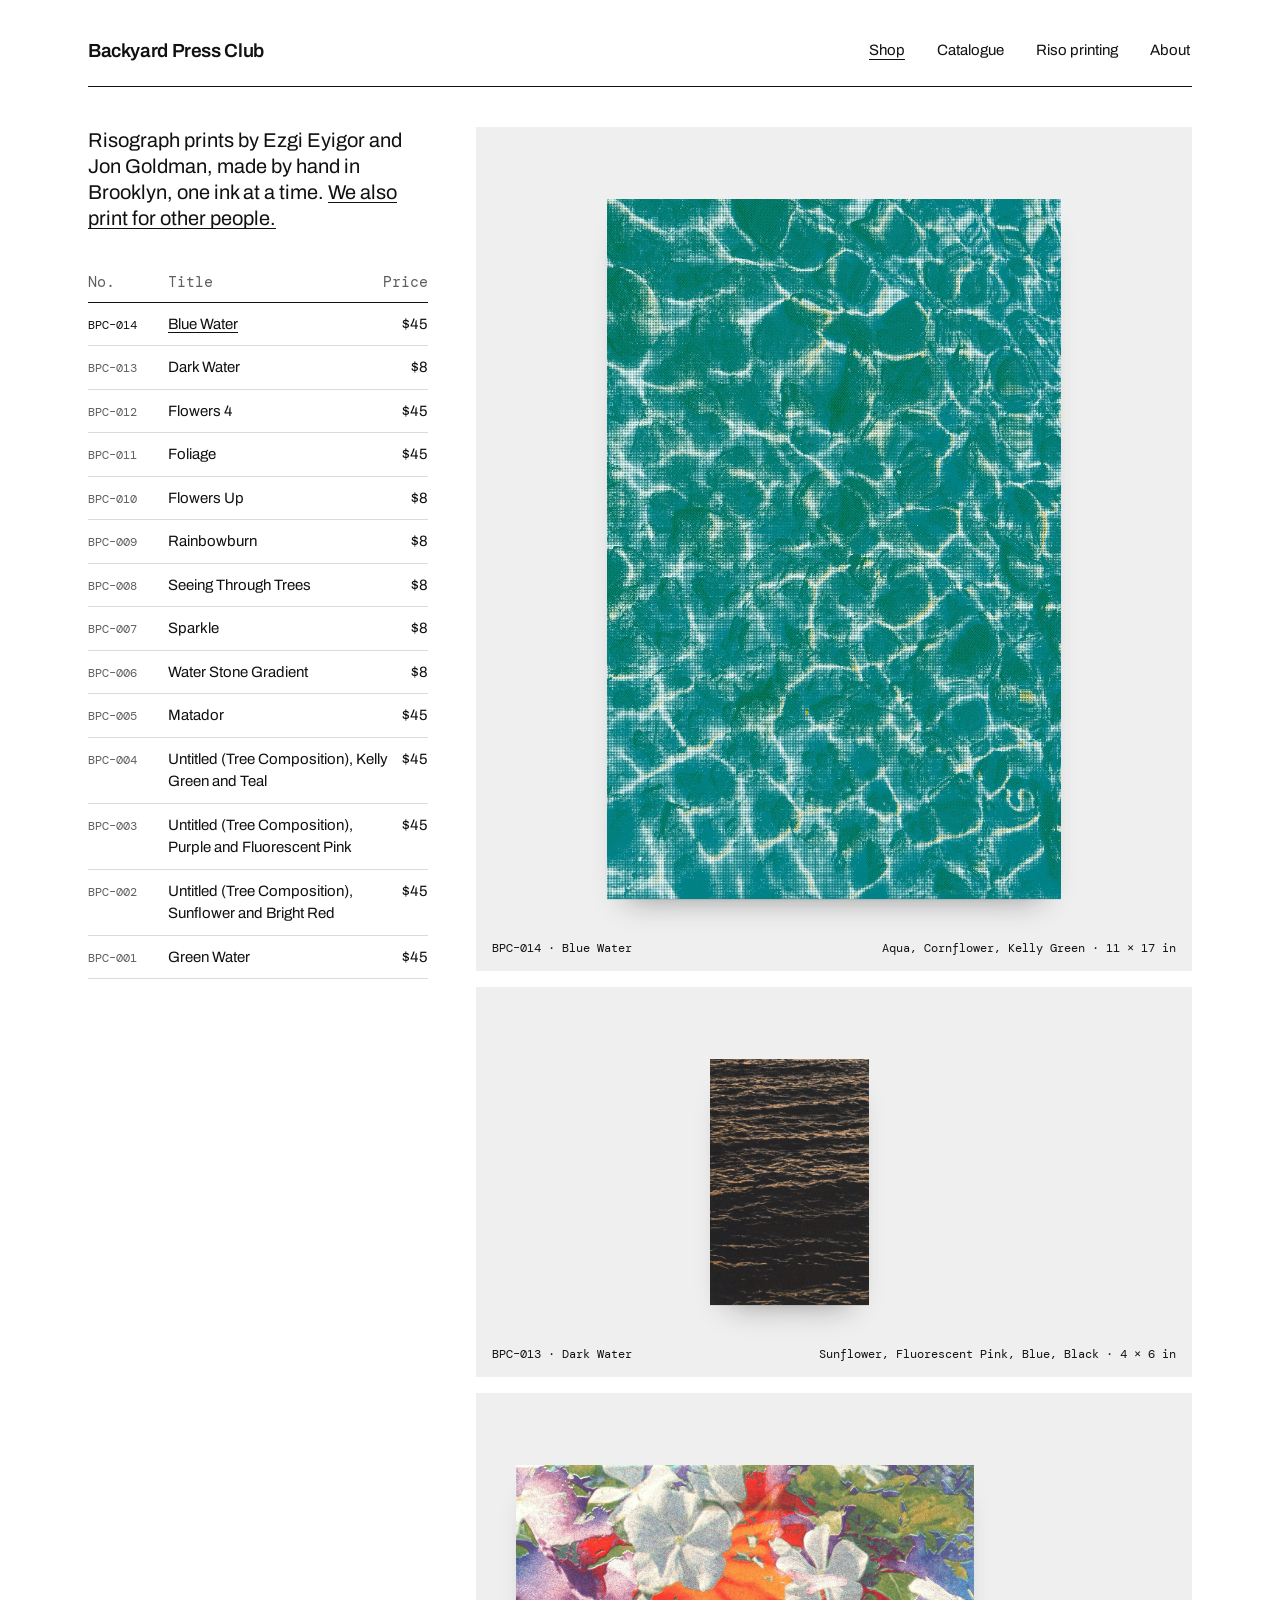
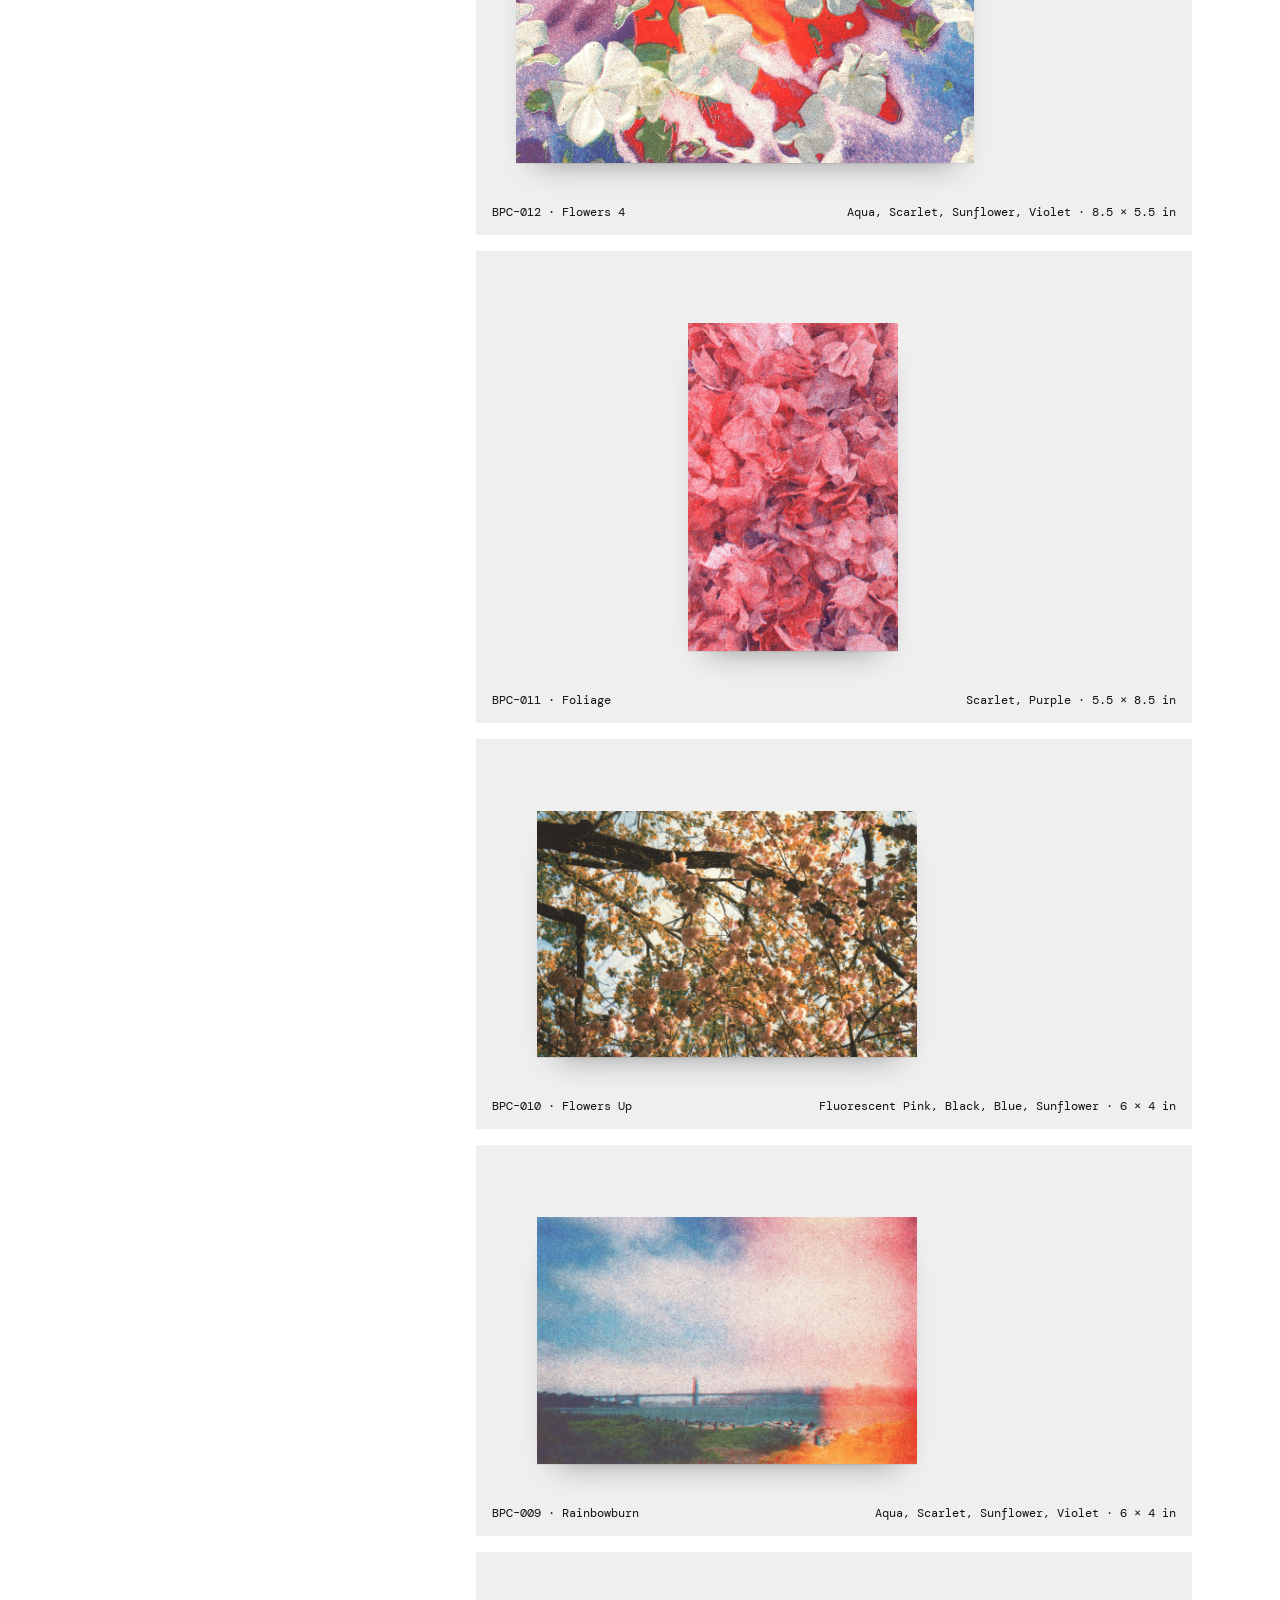
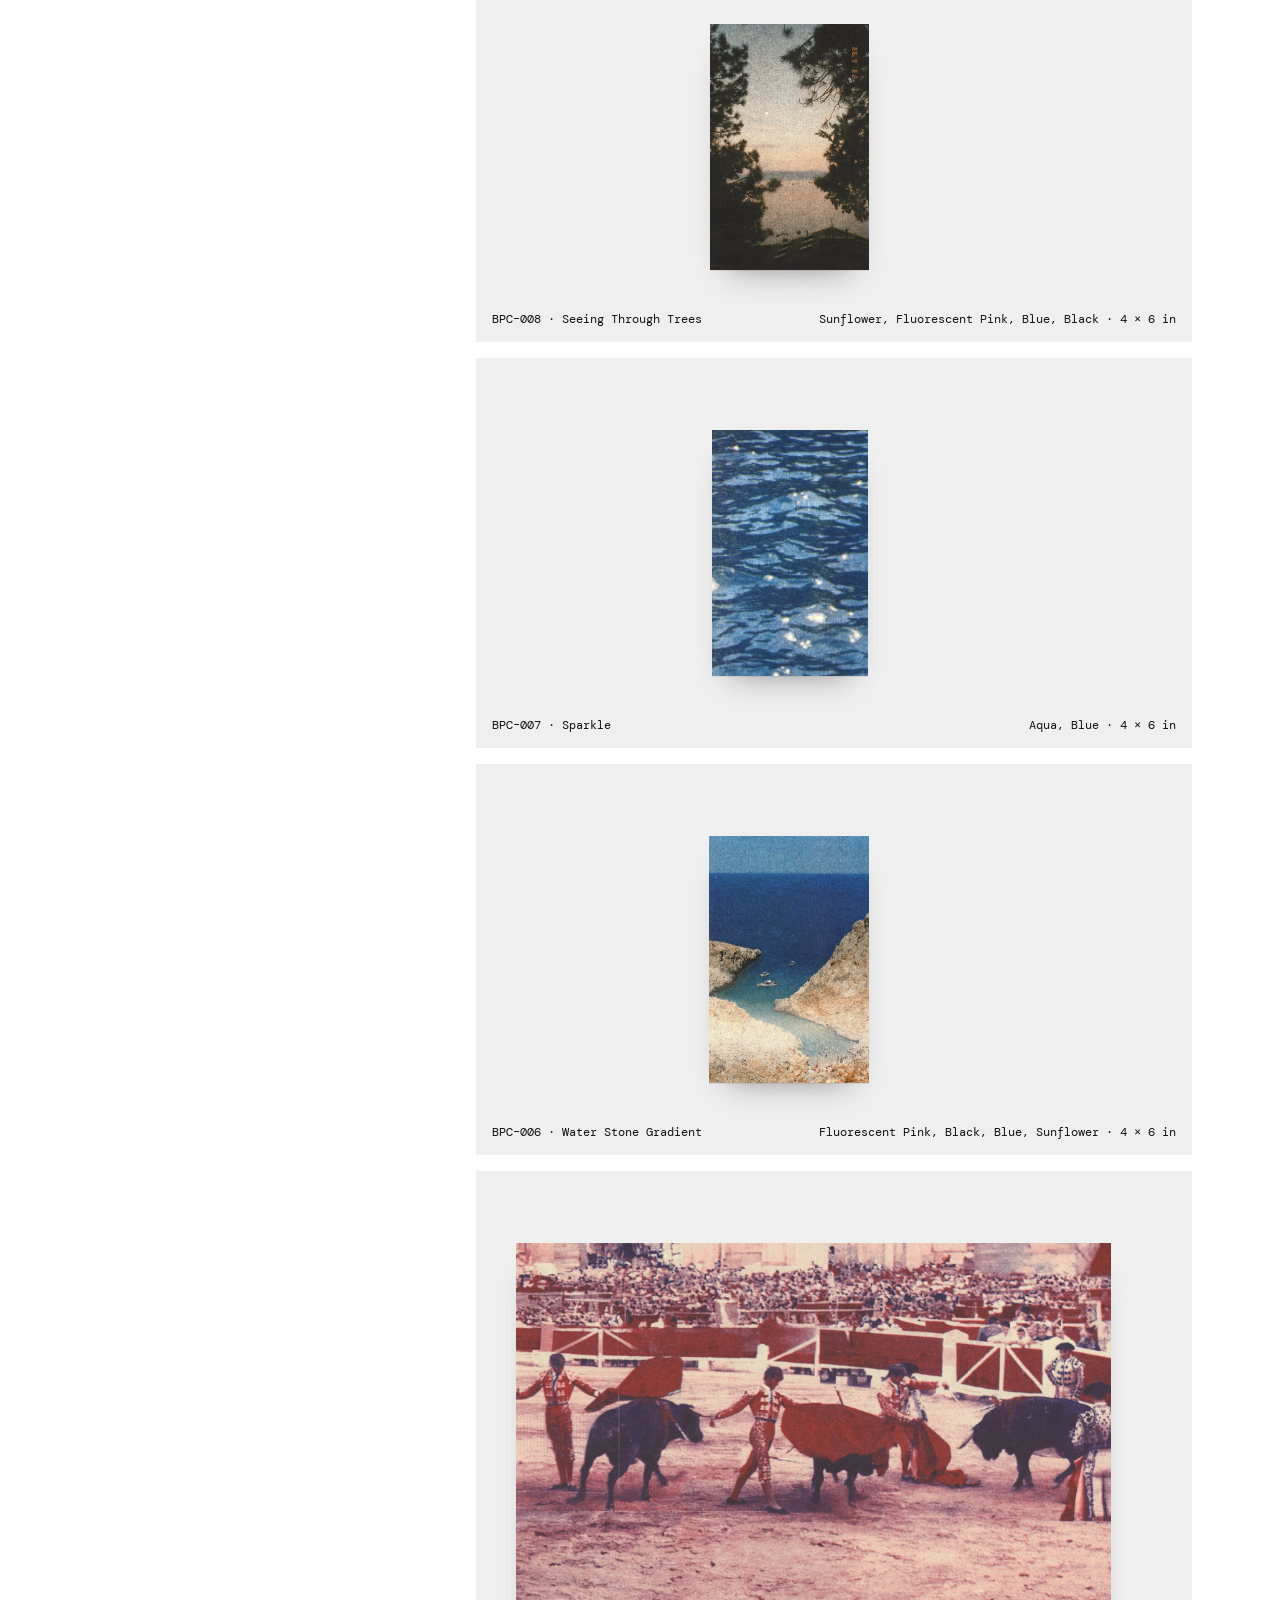
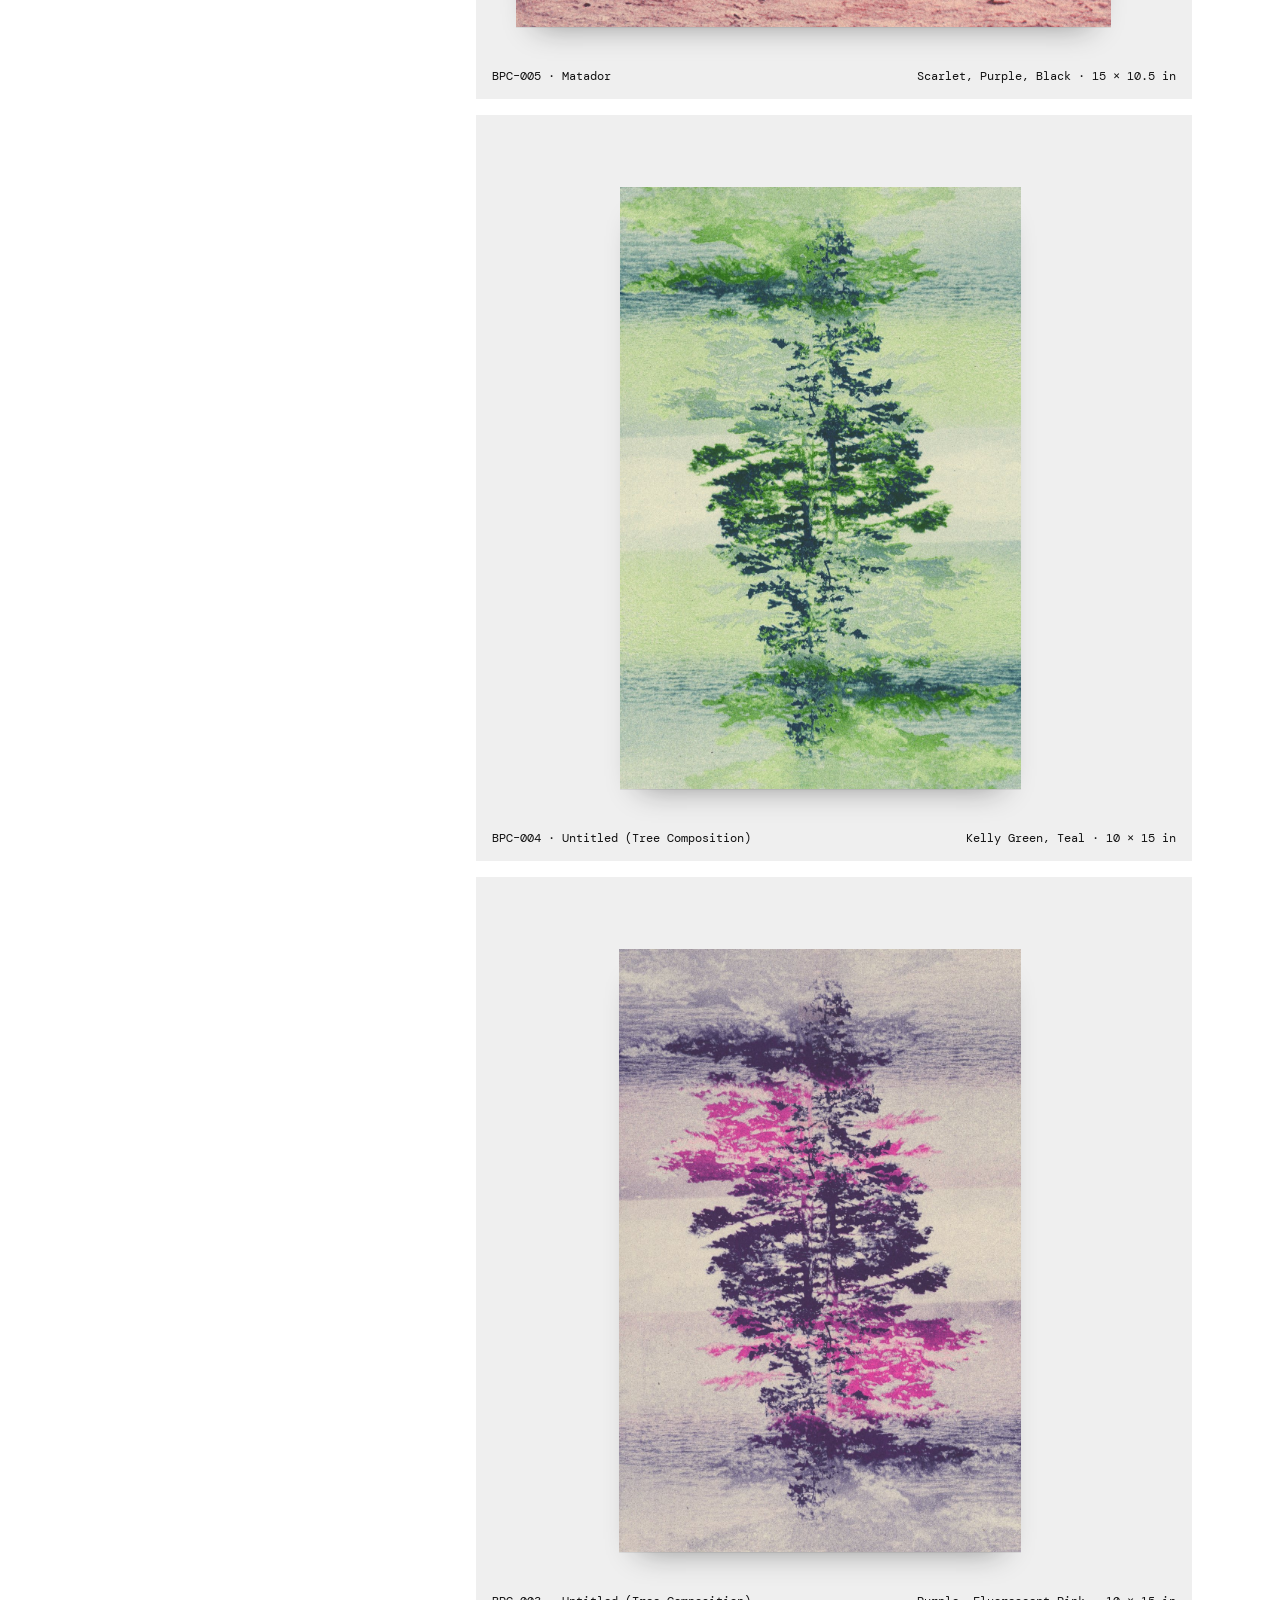
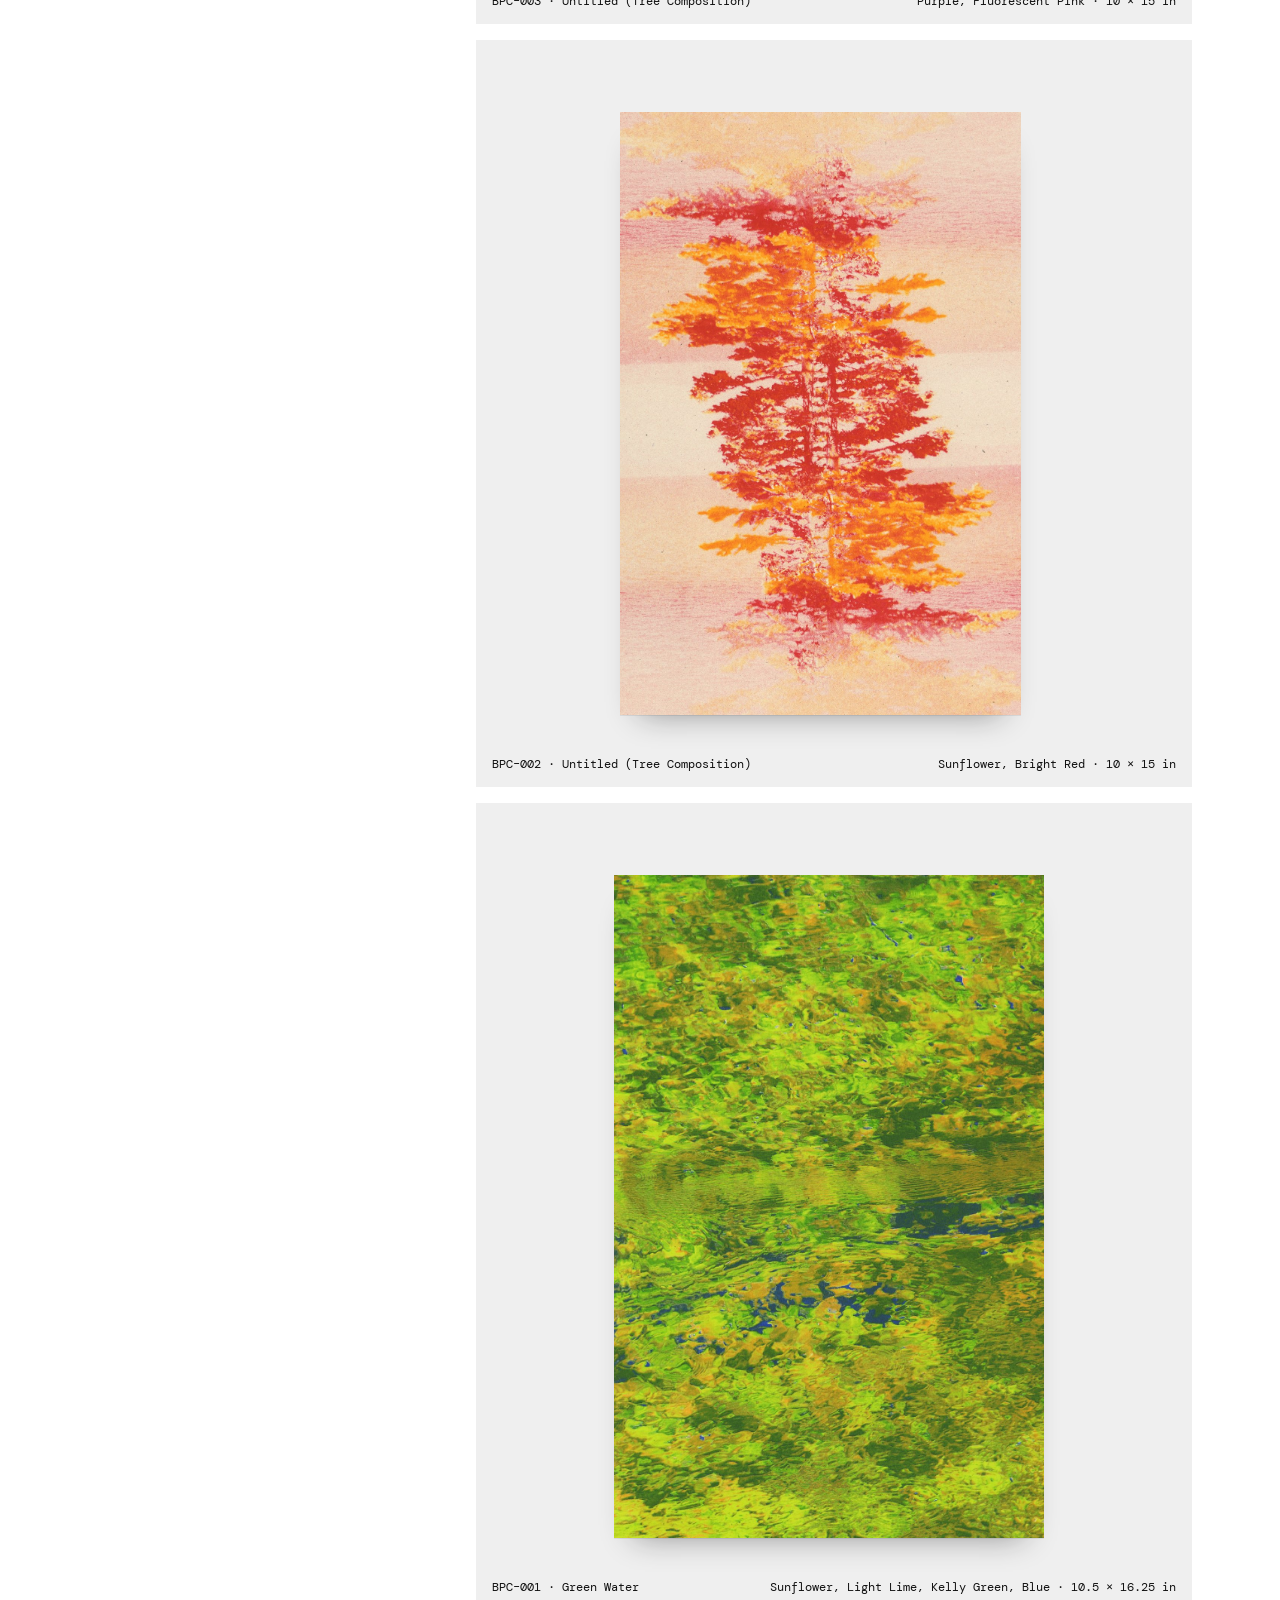
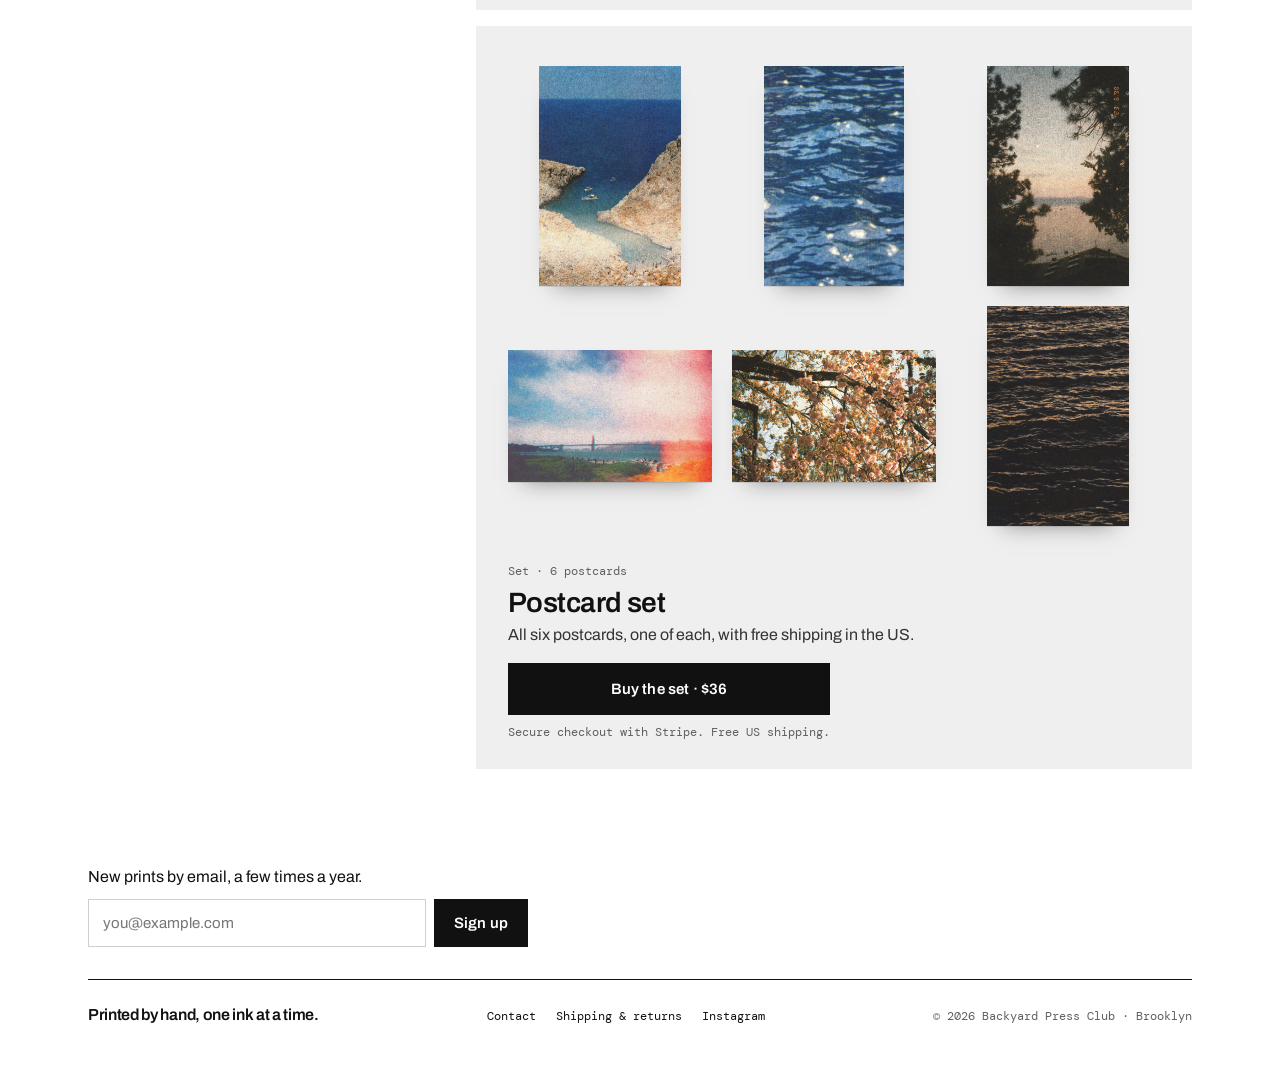
==== commit e4088f99: "Design polish: plain grotesk, real-scale prints, wordmark-only header, tighter rhythm Co-Authored-By" ====
--- a/index.html
+++ b/index.html
@@ -18,7 +18,6 @@
   <div class="wrap">
     <div class="bar">
       <a class="brand" href="index.html" aria-label="Backyard Press Club, home">
-        <svg width="34" height="34" viewBox="0 0 34 34" aria-hidden="true"><circle cx="14" cy="15" r="11" fill="#ffb511"></circle><circle cx="20" cy="19" r="11" fill="#00a95c" opacity=".9"></circle></svg>
         <span class="display">Backyard Press Club</span>
       </a>
       <nav class="nav" aria-label="Main">
--- a/assets/site.css
+++ b/assets/site.css
@@ -44,7 +44,8 @@
   :root { --gutter: 20px; }
 }
 
-.display { font-family: var(--display); font-weight: 600; font-stretch: 112%; letter-spacing: -.015em; text-wrap: balance; }
+/* Design polish, Nov 28: plain grotesk at normal width (Jon: the wide grotesk was the wrong direction). */
+.display { font-family: var(--display); font-weight: 600; font-stretch: 100%; letter-spacing: -.02em; text-wrap: balance; }
 .mono { font-family: var(--mono); font-size: 12px; letter-spacing: 0; }
 .mute { color: var(--mute); }
 .skip { position: absolute; left: -9999px; }
@@ -58,8 +59,7 @@
   padding-bottom: 14px; border-bottom: 1px solid var(--ink);
 }
 .brand { display: flex; align-items: center; gap: 12px; min-height: 44px; }
-.brand svg circle { mix-blend-mode: multiply; }
-.brand span { font-size: 20px; line-height: 1; }
+.brand span { font-size: 19px; line-height: 1; }
 .nav { display: flex; flex-wrap: wrap; gap: 0 28px; font-size: 15px; }
 .nav a { display: inline-flex; align-items: center; min-height: 44px; padding: 0 2px; color: var(--ink); }
 .nav a:hover { color: var(--mute); }
@@ -75,7 +75,7 @@
   margin-bottom: 64px;
 }
 .intro .head { flex: 1 1 520px; display: flex; flex-direction: column; gap: 18px; min-width: 0; }
-.intro h1 { margin: 0; font-size: clamp(38px, 6vw, 56px); line-height: 1.02; }
+.intro h1 { margin: 0; font-size: clamp(36px, 5vw, 52px); line-height: 1.02; }
 .intro .side { flex: 0 1 360px; display: flex; flex-direction: column; gap: 16px; padding-bottom: 6px; min-width: 0; }
 .intro p { margin: 0; font-size: 17px; line-height: 1.5; }
 
@@ -147,16 +147,16 @@
 .cat-list { min-width: 760px; }
 .cat-row {
   display: grid; grid-template-columns: 96px 56px minmax(0, 1fr) 180px 100px 72px; gap: 24px; align-items: center;
-  width: 100%; padding: 14px 0; border: 0; border-bottom: 1px solid var(--rule);
+  width: 100%; padding: 10px 0; border: 0; border-bottom: 1px solid var(--rule);
   background: none; text-align: left; cursor: pointer; transition: background .25s;
 }
 .cat-row:hover { background: rgba(17,17,17,.035); }
-.cat-row.head { cursor: default; padding: 12px 0; font-family: var(--mono); font-size: 11px; color: var(--mute); }
+.cat-row.head { cursor: default; padding: 12px 0; font-family: var(--mono); font-size: 12px; color: var(--mute); }
 .cat-row.head:hover { background: none; }
-.cat-row .t { font-size: 20px; line-height: 1.15; transition: color .25s; }
+.cat-row .t { font-size: 18px; line-height: 1.2; transition: color .25s; }
 .cat-row:hover .t { text-decoration: underline; text-underline-offset: 4px; text-decoration-thickness: 1px; }
 .cat-row .num { text-align: right; font-variant-numeric: tabular-nums; }
-.thumb { width: 56px; height: 70px; background: var(--mat); display: flex; align-items: center; justify-content: center; }
+.thumb { width: 56px; height: 56px; background: var(--mat); display: flex; align-items: center; justify-content: center; }
 .thumb .sheet { width: 70%; box-shadow: 0 6px 12px -10px rgba(17,17,17,.6); }
 .cat-grid { display: grid; grid-template-columns: repeat(auto-fill, minmax(200px, 1fr)); gap: 48px 28px; padding-top: 40px; }
 .cat-grid .work .sheet { width: 64%; }
@@ -181,7 +181,7 @@
 .ql h2 .by { color: var(--mute); font-weight: 400; }
 .ql p { margin: 0; font-size: 15px; line-height: 1.6; color: #333; }
 .ql dl { margin: 0; display: grid; grid-template-columns: 96px minmax(0, 1fr); gap: 10px 16px; font-size: 14px; border-top: 1px solid var(--rule); padding-top: 16px; }
-.ql dt { font-family: var(--mono); font-size: 11px; color: var(--mute); padding-top: 2px; }
+.ql dt { font-family: var(--mono); font-size: 12px; color: var(--mute); padding-top: 2px; }
 .ql dd { margin: 0; display: flex; flex-wrap: wrap; align-items: center; gap: 6px 12px; }
 .ql dd .ink { display: inline-flex; align-items: center; gap: 6px; }
 .ql dd .ink i { width: 10px; height: 10px; border-radius: 50%; display: block; }
@@ -234,7 +234,7 @@
 .split .copy { flex: 1 1 420px; min-width: 0; display: flex; flex-direction: column; gap: 16px; font-size: 15px; line-height: 1.6; color: #333; }
 .split .copy p { margin: 0; }
 .facts { margin: 0; display: grid; grid-template-columns: 140px minmax(0, 1fr); gap: 10px 16px; }
-.facts dt { font-family: var(--mono); font-size: 11px; color: var(--mute); padding-top: 3px; }
+.facts dt { font-family: var(--mono); font-size: 12px; color: var(--mute); padding-top: 2px; }
 .facts dd { margin: 0; color: var(--ink); }
 
 /* Footer */
@@ -314,7 +314,8 @@
   /* Phones (Nov 2026 clean-up): the prints come straight after the intro; the index is a desktop aid. */
   .split-side .index, .split-side .signup { display: none; }
   .split-main { gap: 12px; }
-  .plate { height: auto; aspect-ratio: 4 / 5; min-height: 0; max-width: 100%; padding: 32px 16px 56px; }
+  .plate { height: auto; min-height: 0; max-width: 100%; flex-direction: column; gap: 20px; padding: 32px 16px 14px; }
+  .plate .cap { position: static; width: 100%; }
   .plate .sheet { height: auto; width: 72%; max-width: 72%; }
   .plate.fmt-small .sheet { width: 48%; }
   .plate.fmt-landscape .sheet { width: 84%; max-width: 84%; }
@@ -327,16 +328,19 @@
 .plate:hover .photo img, .plate:focus-visible .photo img,
 .work:hover .photo img, .work:focus-visible .photo img { transform: translateY(-3px); box-shadow: 0 1px 0 rgba(17,17,17,.08), 0 24px 34px -22px rgba(17,17,17,.5); }
 @media (prefers-reduced-motion: reduce) { .photo img { transition: none; } .plate:hover .photo img, .work:hover .photo img { transform: none; } }
-.plate.has-photo { padding: 40px 40px 64px; }
-.plate.has-photo .photo img { max-height: calc(max(560px, calc(100vh - 24px)) - 112px); width: auto; }
+/* Real scale (Nov 28): each print is drawn in proportion to its paper size, so a 4 × 6 postcard reads
+   smaller than an 11 × 17 print. --s is the long side over 17 in, set by the shop script. */
+.plate.has-photo { height: auto; min-height: 0; padding: 72px 40px 72px; }
+.plate.has-photo .photo img { max-height: calc((100vh - 200px) * var(--s, 1)); max-width: calc(80% * var(--s, 1) + 20%); width: auto; }
 .mat.has-photo { position: relative; }
 .mat.has-photo .photo { position: absolute; inset: 24px; display: flex; align-items: center; justify-content: center; }
 .mat.has-photo .photo img { max-width: 100%; max-height: 100%; width: auto; height: auto; }
 .ql .pic.has-photo { padding: 32px; }
 .ql .pic.has-photo .photo img { max-height: 70vh; width: auto; }
 @media (max-width: 960px) {
-  .plate.has-photo { aspect-ratio: auto; padding: 20px 16px 64px; }
-  .plate.has-photo .photo img { max-height: 80vh; }
+  .plate.has-photo { aspect-ratio: auto; padding: 32px 16px 14px; }
+  .plate.has-photo .photo { width: 100%; display: flex; justify-content: center; }
+  .plate.has-photo .photo img { max-height: calc(70vh * (.3 + .7 * var(--s, 1))); max-width: calc(100% * (.4 + .6 * var(--s, 1))); }
 }
 .work:hover .display, .work:focus-visible .display { text-decoration: underline; text-underline-offset: 4px; text-decoration-thickness: 1px; }
 
@@ -345,7 +349,9 @@
 .crumbs { margin: 0 0 24px; }
 .crumbs a { color: var(--mute); }
 .pp { display: grid; grid-template-columns: minmax(0, 7fr) minmax(0, 4fr); gap: 56px; align-items: start; }
-.pp-stage { background: var(--mat); height: min(80vh, 860px); min-height: 480px; position: relative; }
+.pp-stage { background: var(--mat); height: min(74vh, 780px); min-height: 480px; position: relative; }
+/* Design polish (Nov 28, Jon: stay focused on the design): smaller pieces sit smaller on the mat, as on the shop. */
+.pp-view[data-v="print"] .pp-img img { max-width: calc(100% * (.45 + .55 * var(--s, 1))); max-height: calc(100% * (.45 + .55 * var(--s, 1))); }
 .pp-view { position: absolute; inset: 48px; display: flex; align-items: center; justify-content: center; }
 .pp-view[hidden] { display: none; }
 .pp-img { display: flex; align-items: center; justify-content: center; width: 100%; height: 100%; }
@@ -383,13 +389,15 @@
 .inklist .ink { display: inline-flex; align-items: center; gap: 6px; }
 .inklist .ink i { width: 10px; height: 10px; border-radius: 50%; display: block; }
 .pp-buy { display: flex; flex-direction: column; gap: 10px; }
+.pp-buy .mono { text-wrap: pretty; }
+main.print-page { padding-bottom: 72px; }
 .pp-sibs { display: flex; flex-direction: column; gap: 10px; border-top: 1px solid var(--rule); padding-top: 16px; }
 .sib { display: flex; align-items: center; gap: 14px; }
 .sib-img { width: 56px; height: 70px; background: var(--mat); display: flex; align-items: center; justify-content: center; flex: none; }
 .sib-img img { max-width: 70%; max-height: 80%; }
 .sib .display { font-size: 15px; transition: color .3s; }
 .sib:hover .display { text-decoration: underline; text-underline-offset: 3px; text-decoration-thickness: 1px; }
-.pp-pager { display: flex; justify-content: space-between; gap: 24px; margin-top: 72px; border-top: 1px solid var(--ink); padding-top: 18px; }
+.pp-pager { display: flex; justify-content: space-between; gap: 24px; margin-top: 56px; border-top: 1px solid var(--ink); padding-top: 18px; }
 .pp-pager a { display: flex; flex-direction: column; gap: 4px; }
 .pp-pager a.nx { text-align: right; }
 .pp-pager .display { font-size: 18px; transition: color .3s; }
@@ -423,3 +431,31 @@
 .signup .su-note { font-size: 14px; }
 .signup.side { margin: 32px 0 20px; }
 .signup.side label { font-size: 14px; }
+
+/* Formats and sets (Nov 28). */
+.fmt { border: 0; margin: 0 0 4px; padding: 0; display: flex; flex-direction: column; }
+.fmt legend { padding: 0 0 8px; }
+.fmt-opt { display: flex; align-items: center; gap: 12px; min-height: 48px; padding: 0 14px; border: 1px solid #d6d6d6; margin-top: -1px; cursor: pointer; font-size: 15px; }
+.fmt-opt:first-of-type { margin-top: 0; }
+.fmt-opt input { accent-color: var(--ink); margin: 0; }
+.fmt-opt > span:first-of-type { flex: 1 1 auto; }
+.fmt-opt strong { font-weight: 600; }
+.fmt-p { font-variant-numeric: tabular-nums; }
+.fmt-opt:has(input:checked) { border-color: var(--ink); position: relative; z-index: 1; }
+.fmt-box { display: flex; flex-direction: column; gap: 10px; }
+.set-link { font-size: 14px; text-decoration: underline; text-underline-offset: 3px; }
+.set-plate { background: var(--mat); padding: 40px 32px 28px; display: flex; flex-direction: column; gap: 32px; scroll-margin-top: 12px; }
+.set-cards { display: grid; grid-template-columns: repeat(3, minmax(0, 1fr)); gap: 20px; align-items: center; justify-items: center; }
+.set-card { display: flex; align-items: center; justify-content: center; width: 100%; height: 220px; }
+.set-card img { width: auto; height: auto; max-width: 100%; max-height: 100%; box-shadow: 0 1px 0 rgba(17,17,17,.10), 0 14px 22px -16px rgba(17,17,17,.5); }
+.set-text { display: flex; flex-wrap: wrap; justify-content: space-between; align-items: flex-end; gap: 16px 32px; }
+.set-text h2 { margin: 6px 0 6px; font-size: 28px; line-height: 1.05; }
+.set-text p { margin: 0; max-width: 420px; color: #333; }
+.set-buy { display: flex; flex-direction: column; gap: 8px; min-width: 240px; }
+@media (max-width: 960px) {
+  .set-plate { padding: 24px 16px 20px; gap: 24px; }
+  .set-cards { gap: 10px; }
+  .set-card { height: 120px; }
+}
+
+.nw { white-space: nowrap; }
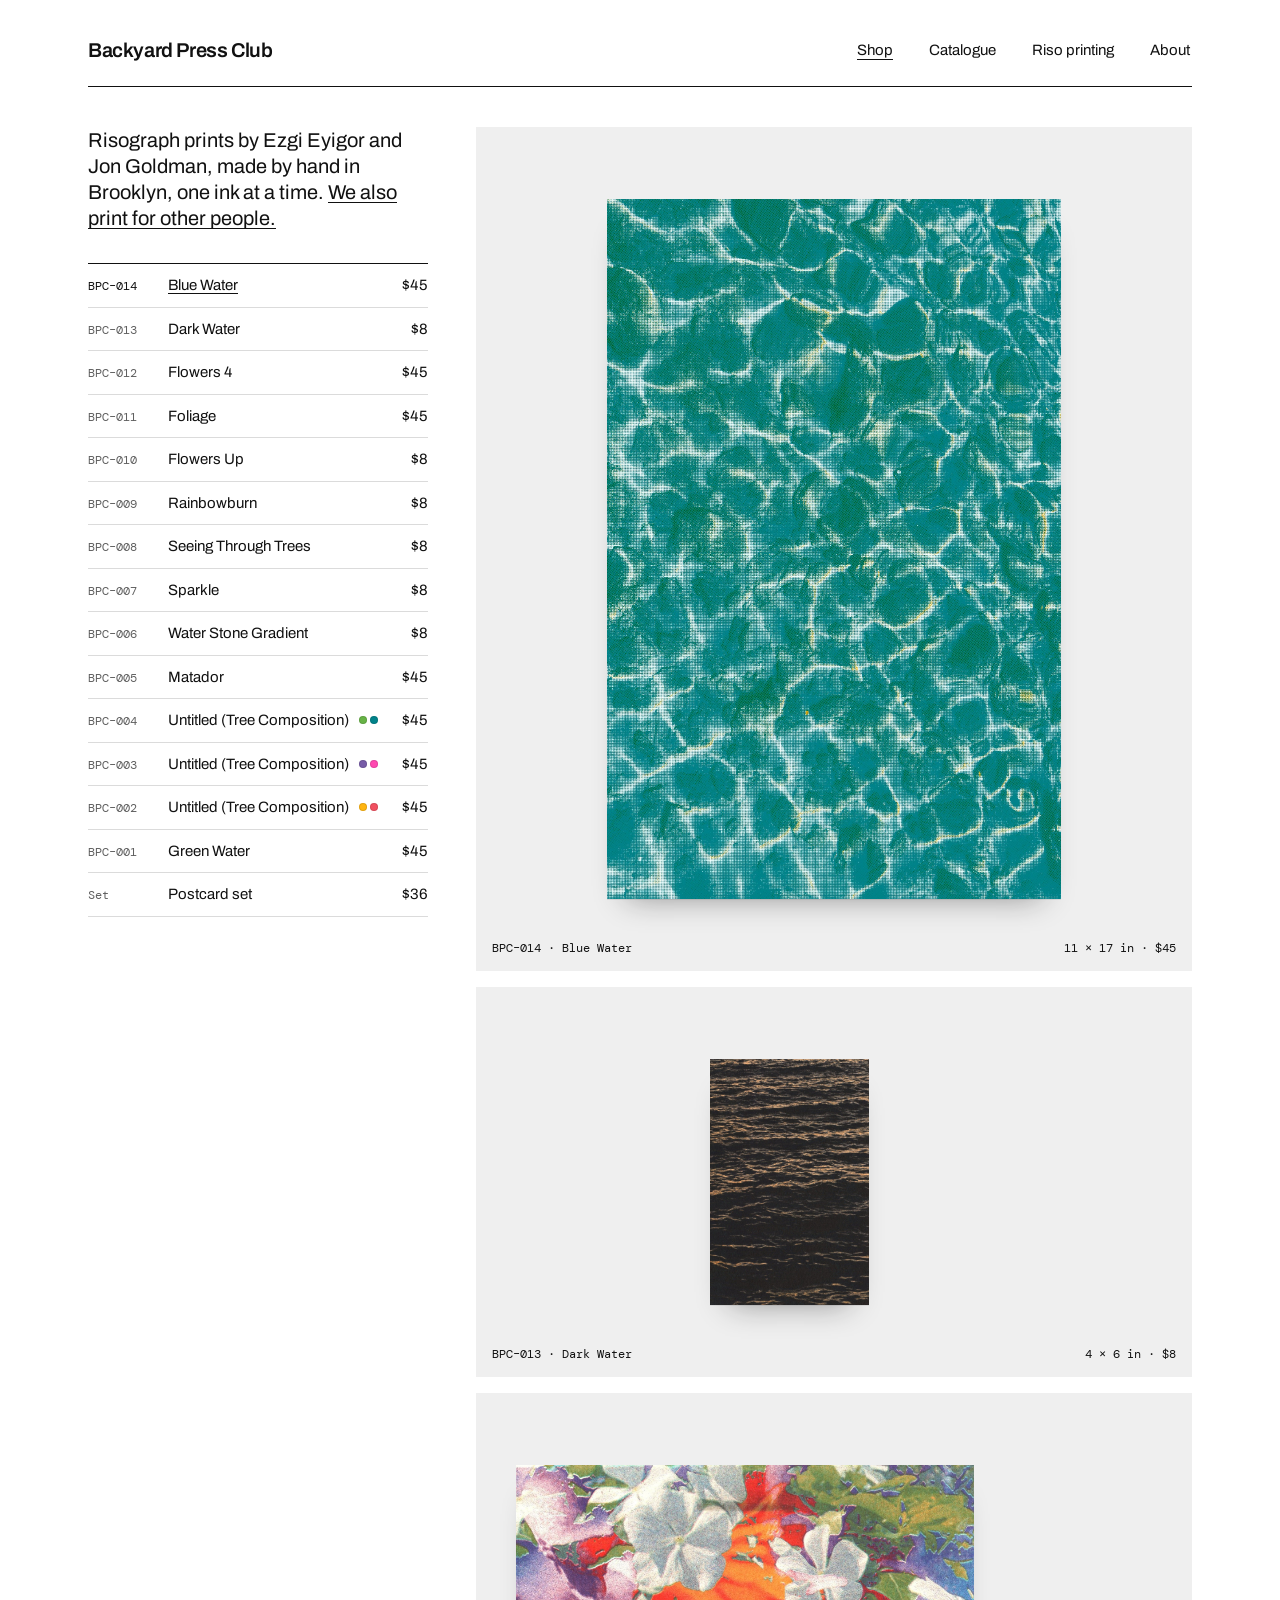
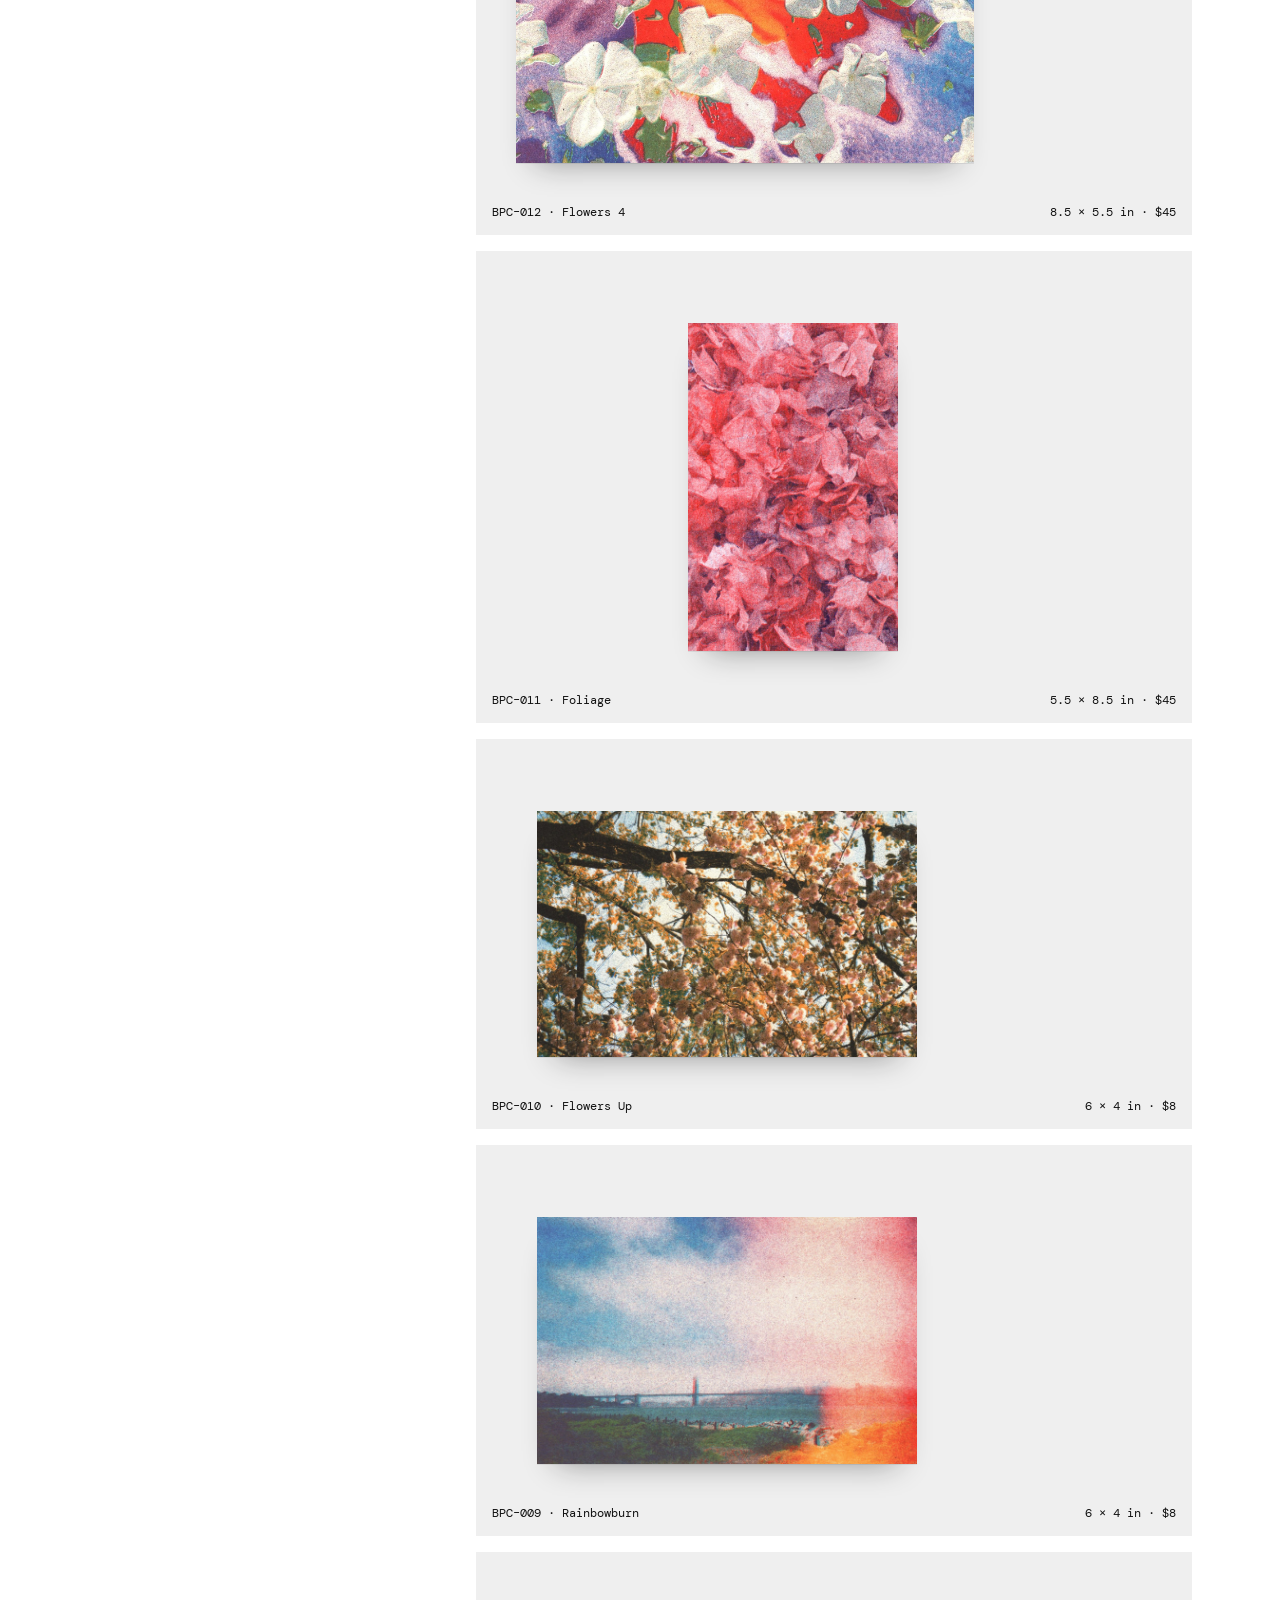
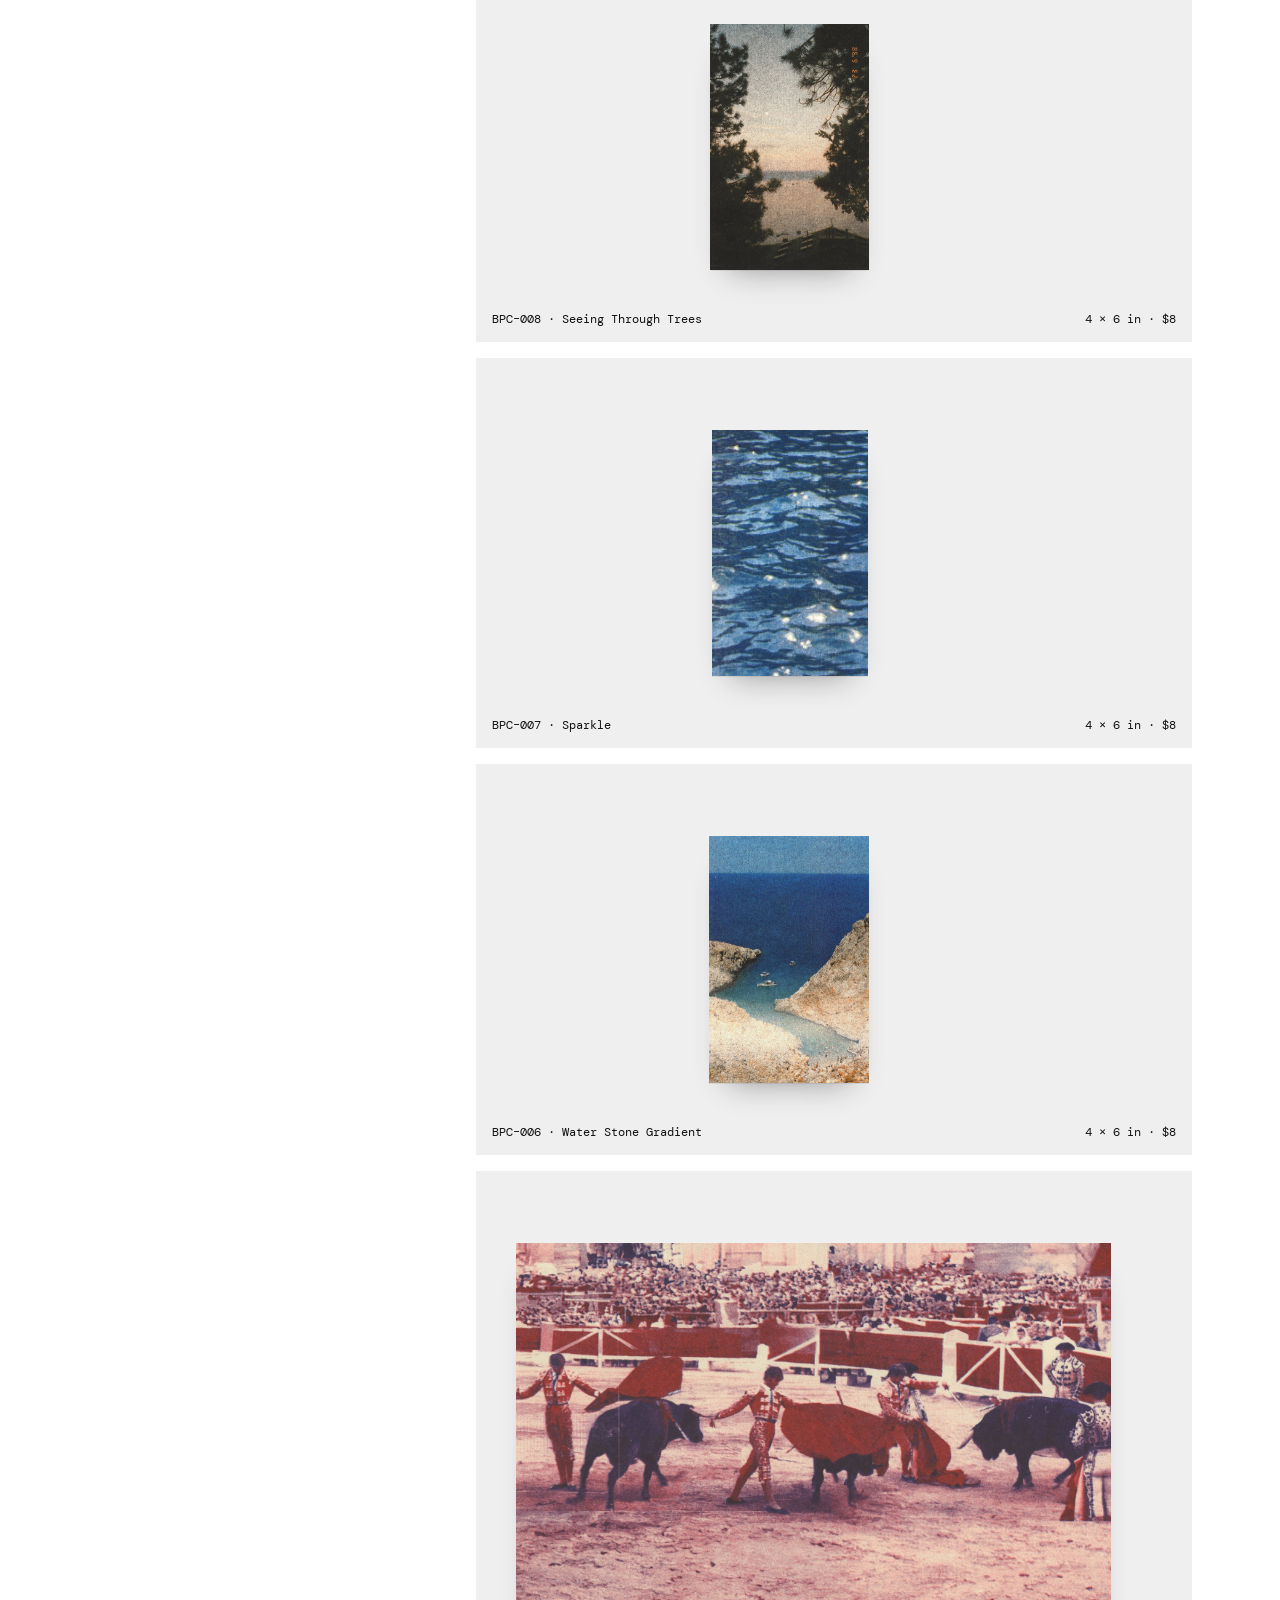
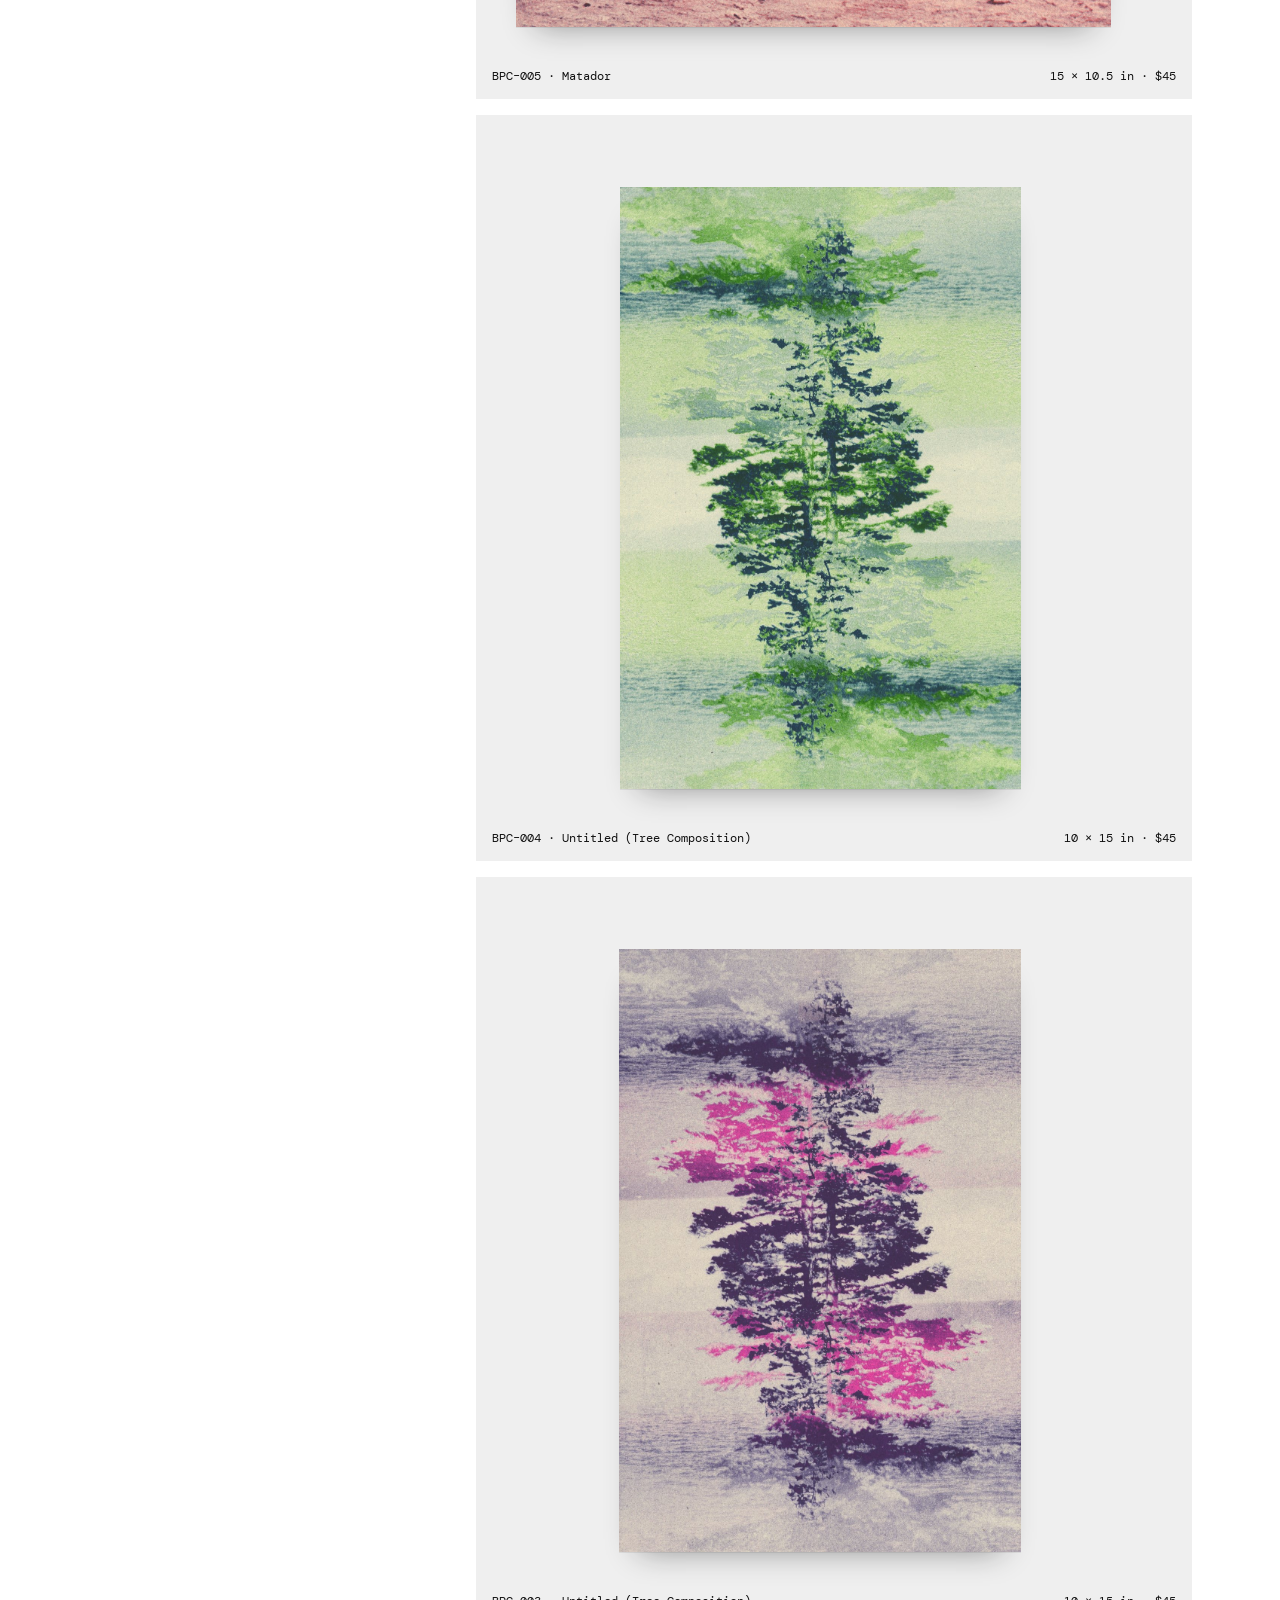
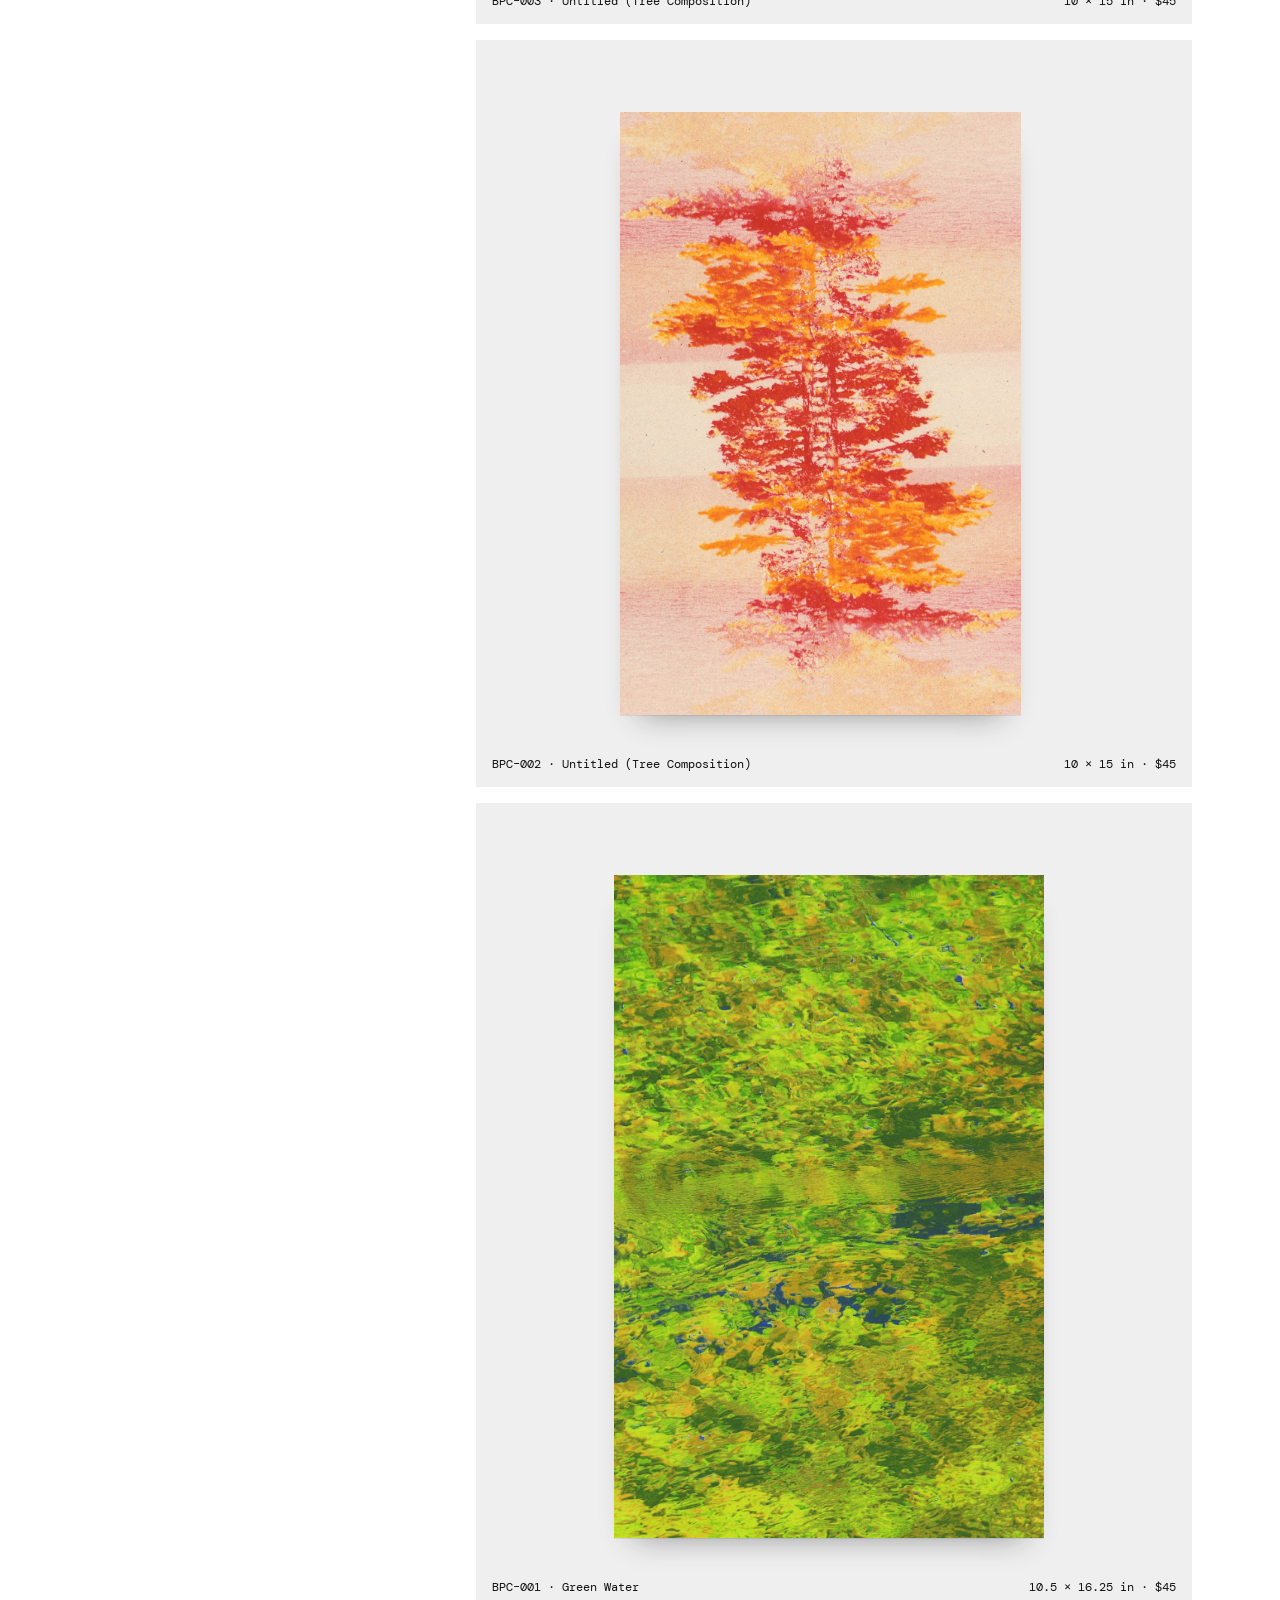
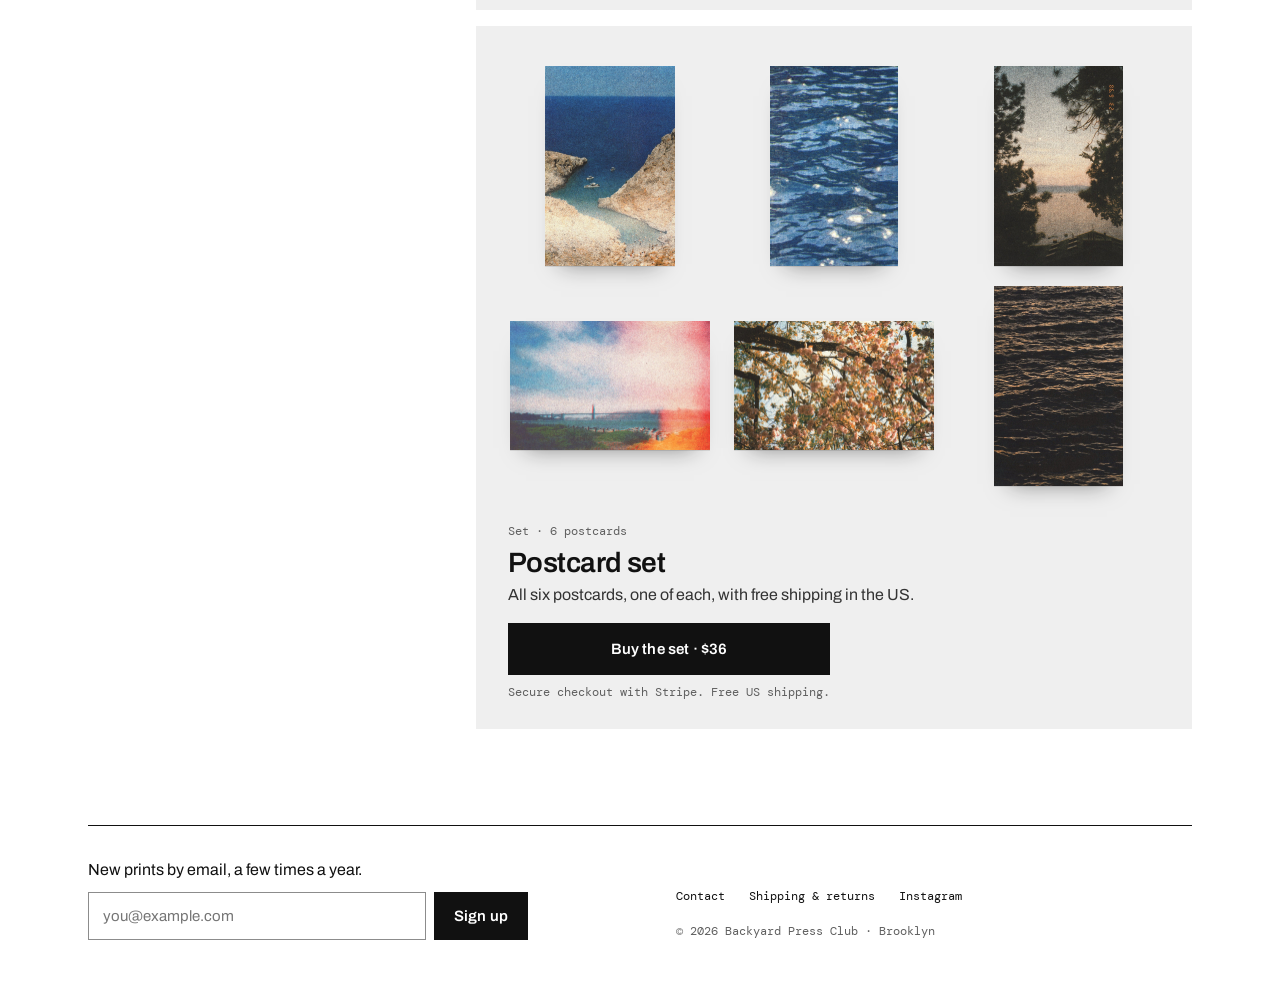
==== commit 9a0eea30: "Design polish 5: simpler shop captions (size and price), no index column labels, drop repeated foote" ====
--- a/index.html
+++ b/index.html
@@ -33,7 +33,6 @@
   <aside class="split-side">
     <p class="lede">Risograph prints by Ezgi Eyigor and Jon Goldman, made by hand in Brooklyn, one ink at a time. <a href="printing.html">We also print for other people.</a></p>
     <div class="index" role="list" aria-label="Index of works" data-index>
-      <div class="index-row head mono" aria-hidden="true"><span>No.</span><span>Title</span><span>Price</span></div>
     </div>
   </aside>
   <main id="prints" class="split-main" data-prints aria-label="Prints">
@@ -43,7 +42,6 @@
 <footer class="site-footer">
   <div class="wrap">
     <div class="bar">
-      <span class="display">Printed by hand, one ink at a time.</span>
       <nav aria-label="Footer">
         <a href="about.html#contact">Contact</a>
         <a href="about.html#shipping">Shipping &amp; returns</a>
--- a/assets/site.css
+++ b/assets/site.css
@@ -13,6 +13,12 @@
   --mono: 'DM Mono', ui-monospace, 'SFMono-Regular', Menlo, monospace;
   --wrap: 1200px;
   --gutter: 48px;
+  /* Shared scale (Nov 28). Use these for new rules instead of raw px.
+     Type: 12 labels (mono) / 14 small / 15 body / 17 lead / 20 large / 32 section / 52 page title. */
+  --t-label: 12px; --t-small: 14px; --t-body: 15px; --t-lead: 17px; --t-large: 20px; --t-section: 32px;
+  --t-title: clamp(36px, 5vw, 52px);
+  /* Space: steps at least 25% apart. Gap inside an item < gap between items. */
+  --s-1: 4px; --s-2: 8px; --s-3: 12px; --s-4: 16px; --s-5: 24px; --s-6: 32px; --s-7: 48px; --s-8: 72px; --s-9: 96px;
   color-scheme: light;
 }
 
@@ -46,7 +52,7 @@
 
 /* Design polish, Nov 28: plain grotesk at normal width (Jon: the wide grotesk was the wrong direction). */
 .display { font-family: var(--display); font-weight: 600; font-stretch: 100%; letter-spacing: -.02em; text-wrap: balance; }
-.mono { font-family: var(--mono); font-size: 12px; letter-spacing: 0; }
+.mono { font-family: var(--mono); font-size: var(--t-label); letter-spacing: 0; }
 .mute { color: var(--mute); }
 .skip { position: absolute; left: -9999px; }
 .skip:focus { left: 16px; top: 16px; background: var(--paper); padding: 8px 12px; z-index: 20; }
@@ -59,8 +65,8 @@
   padding-bottom: 14px; border-bottom: 1px solid var(--ink);
 }
 .brand { display: flex; align-items: center; gap: 12px; min-height: 44px; }
-.brand span { font-size: 19px; line-height: 1; }
-.nav { display: flex; flex-wrap: wrap; gap: 0 28px; font-size: 15px; }
+.brand span { font-size: var(--t-large); line-height: 1; }
+.nav { display: flex; flex-wrap: wrap; gap: 0 var(--s-6); font-size: var(--t-body); }
 .nav a { display: inline-flex; align-items: center; min-height: 44px; padding: 0 2px; color: var(--ink); }
 .nav a:hover { color: var(--mute); }
 .nav a[aria-current="page"] { color: var(--ink); text-decoration: underline; text-underline-offset: 4px; }
@@ -238,11 +244,11 @@
 .facts dd { margin: 0; color: var(--ink); }
 
 /* Footer */
-.site-footer .wrap { padding-block: 0 48px; }
+.site-footer .wrap { padding-block: 0 var(--s-7); }
 .site-footer .bar { border-top: 1px solid var(--ink); padding-top: 20px; display: flex; flex-wrap: wrap; gap: 12px 40px; justify-content: space-between; align-items: baseline; }
-.site-footer .bar > span:first-child { font-size: 16px; }
-.site-footer nav { display: flex; flex-wrap: wrap; gap: 0 20px; }
-.site-footer nav a { color: var(--ink); font-family: var(--mono); font-size: 12px; min-height: 32px; display: inline-flex; align-items: center; }
+/* (tagline removed Nov 28: it repeated the home lede) */
+.site-footer nav { display: flex; flex-wrap: wrap; gap: 0 var(--s-5); }
+.site-footer nav a { color: var(--ink); font-family: var(--mono); font-size: var(--t-label); min-height: 32px; display: inline-flex; align-items: center; }
 
 .empty { padding: 48px 0; color: var(--mute); }
 
@@ -344,72 +350,116 @@
 }
 .work:hover .display, .work:focus-visible .display { text-decoration: underline; text-underline-offset: 4px; text-decoration-thickness: 1px; }
 
-/* One print's page (print.html) */
-.print-page { padding-top: 28px; }
-.crumbs { margin: 0 0 24px; }
-.crumbs a { color: var(--mute); }
-.pp { display: grid; grid-template-columns: minmax(0, 7fr) minmax(0, 4fr); gap: 56px; align-items: start; }
-.pp-stage { background: var(--mat); height: min(74vh, 780px); min-height: 480px; position: relative; }
-/* Design polish (Nov 28, Jon: stay focused on the design): smaller pieces sit smaller on the mat, as on the shop. */
-.pp-view[data-v="print"] .pp-img img { max-width: calc(100% * (.45 + .55 * var(--s, 1))); max-height: calc(100% * (.45 + .55 * var(--s, 1))); }
-.pp-view { position: absolute; inset: 48px; display: flex; align-items: center; justify-content: center; }
+/* One print's page (print.html). Print pages round 1 (Nov 28). */
+.print-page { padding-top: 40px; }
+main.print-page { padding-bottom: 72px; }
+.pp { display: grid; grid-template-columns: minmax(0, 7fr) minmax(0, 4fr); gap: 64px; align-items: start; }
+.pp-stage { background: var(--mat); height: min(76vh, 800px); min-height: 500px; position: relative; overflow: hidden; }
+.pp-view { position: absolute; inset: 56px 56px 64px; display: flex; align-items: center; justify-content: center; }
 .pp-view[hidden] { display: none; }
 .pp-img { display: flex; align-items: center; justify-content: center; width: 100%; height: 100%; }
 .pp-img img {
   max-width: 100%; max-height: 100%; width: auto; height: auto;
   box-shadow: 0 1px 0 rgba(17,17,17,.08), 0 18px 30px -20px rgba(17,17,17,.45);
 }
-/* Layers: paper and inks pulled apart in 3D (after the Drums view in Riso Studio) */
+/* Shown at true relative size: an 11 × 17 in sheet fills the mat, a postcard sits small. */
+.pp-view[data-v="print"] .pp-img img { max-width: calc(100% * var(--fill, 1)); max-height: calc(100% * var(--fill, 1)); }
+.pp-scale { position: absolute; left: 20px; bottom: 16px; font-size: 11px; transition: opacity .3s; }
+.pp-stage:not([data-on="print"]) .pp-scale { opacity: 0; }
+
+/* Layers: paper and inks pulled apart in 3D (after the Drums view in Riso Studio).
+   Every sheet turns the same way and moves out along its own normal, so the gaps stay even. */
 .stack3d {
-  position: relative; display: block; height: 62%; aspect-ratio: 2 / 3; max-width: 46%;
-  padding: 0; border: 0; background: none; cursor: pointer;
-  perspective: 1400px; transform-style: preserve-3d;
+  --rx: 56deg; --rz: -34deg; --gap: 84px;
+  position: relative; display: block; height: 62%; aspect-ratio: 2 / 3; max-width: 42%;
+  padding: 0; border: 0; background: none; cursor: pointer; perspective: 1600px;
+  transition: transform .9s cubic-bezier(.2,.8,.2,1);
 }
 .sheet3d {
   position: absolute; inset: 0; width: 100%; height: 100%; display: block;
-  transform-origin: 50% 50%; transition: transform .9s cubic-bezier(.2,.8,.2,1), box-shadow .6s;
+  transform-origin: 50% 50%;
+  transition: transform .9s cubic-bezier(.2,.8,.2,1), box-shadow .6s, opacity .4s, background-color .6s;
   box-shadow: 0 1px 0 rgba(17,17,17,.08), 0 18px 30px -20px rgba(17,17,17,.45);
 }
 .sheet3d.ink { mix-blend-mode: multiply; box-shadow: none; }
-.stack3d.open .sheet3d { box-shadow: 0 0 0 1px rgba(17,17,17,.10), 0 14px 26px -16px rgba(17,17,17,.30); }
-.stack3d.open .sheet3d.ink { mix-blend-mode: normal; background: rgba(255,255,255,.22); }
+.stack3d.open { transform: translateX(-30%); }
+.stack3d.open .sheet3d {
+  transform: rotateX(var(--rx)) rotateZ(var(--rz)) translateZ(calc((var(--i) - (var(--n) - 1) / 2) * var(--gap)));
+  transition-delay: calc(var(--i) * 70ms);
+  box-shadow: 0 0 0 .5px rgba(17,17,17,.14), 0 24px 30px -22px rgba(17,17,17,.38);
+}
+/* Apart, each ink is a clear sheet: the colour floats, the film just catches the light. */
+.stack3d.open .sheet3d.ink { mix-blend-mode: normal; background-color: rgba(255,255,255,.28); }
+.stack3d.has-focus .sheet3d:not(.is-focus) { opacity: .22; }
+.stack3d.has-focus .sheet3d.is-focus { background-color: rgba(255,255,255,.7); transition-delay: 0s; }
+.s3-labels { list-style: none; margin: 0; padding: 0; }
+.s3-labels li {
+  position: absolute; transform: translateY(-50%); font-size: 14px; white-space: nowrap;
+  display: flex; align-items: baseline; gap: 10px; opacity: 0; transition: opacity .4s, color .3s;
+}
+.s3-labels li::before { content: ""; width: 24px; height: 1px; background: var(--rule); align-self: center; }
+.pp-stage.is-open .s3-labels li { opacity: 1; }
+.pp-stage.is-open .stack3d.has-focus ~ .s3-labels li:not(.is-focus) { opacity: .3; }
 .pp-under { display: flex; flex-direction: column; gap: 6px; margin-top: 12px; }
-.pp-legend { display: flex; flex-wrap: wrap; gap: 6px 20px; align-items: center; border-top: 1px solid var(--rule); padding-top: 12px; font-size: 14px; }
+.pp-legend { display: flex; flex-wrap: wrap; gap: 0 20px; align-items: center; border-top: 1px solid var(--rule); padding-top: 4px; font-size: 14px; }
 .pp-legend[hidden] { display: none; }
-.pp-legend > span { display: inline-flex; align-items: center; gap: 8px; }
+.pp-legend .lg { display: inline-flex; align-items: center; gap: 8px; min-height: 44px; padding: 0; background: none; border: 0; border-bottom: 1px solid transparent; cursor: pointer; }
+.pp-legend .lg[aria-pressed="true"] { border-bottom-color: var(--ink); }
 .pp-legend i { width: 10px; height: 10px; border-radius: 50%; display: block; box-shadow: inset 0 0 0 1px rgba(17,17,17,.12); }
 .pp-toggle { margin-left: auto; min-height: 44px; padding: 0 2px; background: none; border: 0; border-bottom: 1px solid var(--ink); font-size: 14px; cursor: pointer; }
-@media (prefers-reduced-motion: reduce) { .sheet3d { transition: none; } }
+@media (prefers-reduced-motion: reduce) { .sheet3d, .stack3d { transition: none; } }
+
+/* Ink by ink: each separation flat, then the print. */
+.byink { width: 100%; display: grid; grid-template-columns: var(--cols); justify-content: center; align-items: center; gap: 0 16px; }
+.byink figure { max-width: 180px; justify-self: center; width: 100%; }
+.byink figure { margin: 0; display: flex; flex-direction: column; gap: 10px; }
+.bi-sheet { display: block; width: 100%; box-shadow: 0 1px 0 rgba(17,17,17,.08), 0 14px 22px -16px rgba(17,17,17,.45); }
+.bi-sheet img { width: 100%; height: auto; }
+.byink figcaption { font-size: 13px; }
+.byink .op { font-size: 18px; color: var(--mute); padding-bottom: 28px; }
+
+/* Text column */
 .pp-text { position: sticky; top: 24px; display: flex; flex-direction: column; gap: 18px; min-width: 0; }
+.pp-text .kicker { margin: 0 0 -4px; }
+.pp-text .kicker a { color: var(--mute); }
+.pp-text .kicker a:hover { color: var(--ink); }
+.pp-text .kicker [aria-current] { color: var(--ink); }
 .pp-text h1 { margin: 0; font-size: clamp(30px, 3.4vw, 44px); line-height: 1.04; }
-.pp-text .by { margin: 0; font-size: 17px; line-height: 1.45; }
-.pp-text .about { margin: 0; font-size: 15px; line-height: 1.6; color: #333; }
+.pp-text .by { margin: -8px 0 0; font-size: 17px; line-height: 1.45; color: var(--mute); }
+.pp-text .about { margin: 0; font-size: 15px; line-height: 1.6; color: #333; max-width: 46ch; }
 .pp-text .facts { border-top: 1px solid var(--rule); padding-top: 16px; grid-template-columns: 88px minmax(0, 1fr); font-size: 14px; }
 .inklist { display: flex; flex-wrap: wrap; gap: 4px 14px; }
 .inklist .ink { display: inline-flex; align-items: center; gap: 6px; }
 .inklist .ink i { width: 10px; height: 10px; border-radius: 50%; display: block; }
-.pp-buy { display: flex; flex-direction: column; gap: 10px; }
+.pp-buy { display: flex; flex-direction: column; gap: 10px; border-top: 1px solid var(--rule); padding-top: 16px; }
 .pp-buy .mono { text-wrap: pretty; }
-main.print-page { padding-bottom: 72px; }
 .pp-sibs { display: flex; flex-direction: column; gap: 10px; border-top: 1px solid var(--rule); padding-top: 16px; }
 .sib { display: flex; align-items: center; gap: 14px; }
 .sib-img { width: 56px; height: 70px; background: var(--mat); display: flex; align-items: center; justify-content: center; flex: none; }
 .sib-img img { max-width: 70%; max-height: 80%; }
 .sib .display { font-size: 15px; transition: color .3s; }
 .sib:hover .display { text-decoration: underline; text-underline-offset: 3px; text-decoration-thickness: 1px; }
-.pp-pager { display: flex; justify-content: space-between; gap: 24px; margin-top: 56px; border-top: 1px solid var(--ink); padding-top: 18px; }
+.pp-pager { display: grid; grid-template-columns: 1fr 1fr; gap: 24px; margin-top: 72px; border-top: 1px solid var(--ink); padding-top: 18px; }
 .pp-pager a { display: flex; flex-direction: column; gap: 4px; }
 .pp-pager a.nx { text-align: right; }
 .pp-pager .display { font-size: 18px; transition: color .3s; }
 .pp-pager a:hover .display { text-decoration: underline; text-underline-offset: 4px; text-decoration-thickness: 1px; }
+.pp-pager .mono { white-space: nowrap; }
 .ql .buy .more { color: var(--ink); font-size: 14px; }
 @media (max-width: 960px) {
   .pp { grid-template-columns: 1fr; gap: 32px; }
   .pp-stage { height: auto; min-height: 0; aspect-ratio: 4 / 5; }
-  .pp-view { inset: 24px; }
+  .pp-view { inset: 28px 24px 40px; }
   .pp-text { position: static; }
-}
-.pp-pager .mono { white-space: nowrap; }
+  .stack3d { --gap: 40px; height: 74%; max-width: 60%; }
+  .stack3d.open { transform: none; }
+  .s3-labels { display: none; }
+  .byink { gap: 0 8px; }
+  .byink figcaption { font-size: 12px; }
+  .pp-scale { left: 14px; bottom: 10px; }
+  .pp-pager .display { font-size: 16px; }
+  .pp-pager .display .mute { display: none; }
+}
 
 /* Availability (Nov 2026): sold-out works fade back but keep their place. */
 .plate.is-sold img, .work.is-sold img, .sib.is-sold img { opacity: .5; }
@@ -459,3 +509,114 @@
 }
 
 .nw { white-space: nowrap; }
+
+/* Design polish 2 (Nov 28, Jon: "Let's keep going"). One column line for every
+   text page: heading on the left half, copy on the right half, rule on top. */
+@media (min-width: 961px) {
+  .intro, .split { display: grid; grid-template-columns: minmax(0, 1fr) minmax(0, 1fr); column-gap: 72px; }
+  .intro { align-items: start; }
+  .intro .side { padding-top: 2px; }
+  .inks { display: grid; grid-template-columns: minmax(0, 1fr) minmax(0, 1fr); column-gap: 72px; align-items: start; }
+  .overprint { max-width: 420px; }
+}
+.section-head { border-bottom: 0; border-top: 1px solid var(--ink); padding: 24px 0 0; margin-bottom: 40px; }
+.ink-chips { grid-template-columns: repeat(3, minmax(0, 1fr)); max-width: 420px; justify-self: start; }
+/* Print page: whichever column is shorter stays in view. */
+.pp-fig { position: sticky; top: 24px; }
+@media (max-width: 960px) { .pp-fig { position: static; } }
+/* Images fade in once loaded instead of popping in. */
+img.ld { opacity: 0; }
+img.ld-in { transition: opacity .5s ease; }
+@media (prefers-reduced-motion: reduce) { img.ld-in { transition: none; } }
+.ink-col { flex: 1 1 400px; min-width: 0; }
+
+/* Design polish 3 (Nov 28, Jon: "Keep going"). Shop index: one line per row,
+   colourways as ink dots. */
+.sr { position: absolute; width: 1px; height: 1px; overflow: hidden; clip: rect(0 0 0 0); white-space: nowrap; }
+.index-row .t { display: flex; align-items: baseline; gap: 10px; }
+.index-row .tt { overflow: hidden; text-overflow: ellipsis; white-space: nowrap; min-width: 0; }
+.index-row .dots { display: inline-flex; gap: 3px; flex: none; transform: translateY(-1px); }
+.index-row .dots i { width: 8px; height: 8px; border-radius: 50%; display: block; box-shadow: inset 0 0 0 1px rgba(17,17,17,.12); }
+/* Footer: signup and links share one ruled block, on the same two-column line as the text pages. */
+.site-footer .wrap { display: grid; grid-template-columns: minmax(0, 1fr) minmax(0, 1fr); column-gap: var(--s-8); row-gap: var(--s-6); align-items: end; }
+.site-footer .wrap::before { content: ""; grid-column: 1 / -1; border-top: 1px solid var(--ink); }
+.site-footer .signup.foot { margin: 0; }
+.site-footer .bar { border-top: 0; padding-top: 0; flex-direction: column; align-items: flex-start; gap: 10px; justify-content: flex-end; }
+@media (max-width: 960px) {
+  .site-footer .wrap { grid-template-columns: minmax(0, 1fr); row-gap: 32px; }
+}
+/* Header on phones: wordmark and nav closer together. */
+@media (max-width: 720px) {
+  .site-header .wrap { padding-top: 16px; }
+  .site-header .bar { gap: 0 32px; padding-bottom: 6px; }
+  .nav { gap: 0 22px; }
+}
+/* Index column labels at the same 12px mono as the numbers. */
+.index-row.head { font-size: var(--t-label); }
+/* Postcard set: every card at the same physical size, upright or sideways. */
+.set-card { height: 200px; }
+.set-card img { max-width: min(100%, 200px); max-height: 200px; }
+@media (max-width: 960px) {
+  .set-card { height: 110px; }
+  .set-card img { max-width: min(100%, 110px); max-height: 110px; }
+}
+
+/* Text pages, round 3 (Nov 28): About, Riso printing, Catalogue, Thanks, 404, signup, phones.
+   Kept in one block so it rebases cleanly against the shop and print-page work. */
+
+/* Links inside running copy are underlined, so they read as links without colour. */
+.intro p a:not(.link-under), .split .copy p a:not(.link-under), .facts dd a {
+  text-decoration: underline; text-underline-offset: 3px; text-decoration-thickness: 1px;
+}
+.intro .links { display: flex; flex-wrap: wrap; gap: 12px 28px; align-items: center; }
+
+/* Section heads (Sending files, Our inks) sit on the same two columns as the rest of the page. */
+@media (min-width: 961px) {
+  .section-head { display: grid; grid-template-columns: minmax(0, 1fr) minmax(0, 1fr); column-gap: 72px; align-items: baseline; justify-content: stretch; }
+}
+
+/* Ink picker: the picked inks say which pass they are. */
+.chip .pass { min-height: 14px; font-size: 10px; color: var(--ink); line-height: 1.2; }
+
+/* Catalogue rows are plain links now (open in a new tab works). */
+.cat-row, .cat-row:hover, .cat-grid .work, .cat-grid .work:hover { color: var(--ink); }
+.cat-row .cf { color: #333; }
+
+/* Email signup: placement in the footer belongs to the footer work (PR 19); only the field changes here. */
+/* The field's edge passes 3:1 against white (WCAG non-text contrast). */
+.signup input { border-color: #8c8c8c; }
+
+/* Phones */
+@media (max-width: 720px) {
+  .facts { grid-template-columns: 96px minmax(0, 1fr); }
+  .split h2, .section-head h2 { font-size: 28px; }
+  /* Steps: number beside the text instead of above it. */
+  .steps { gap: 28px; }
+  .steps li { display: grid; grid-template-columns: 36px minmax(0, 1fr); column-gap: 12px; row-gap: 6px; }
+  .steps .n { grid-row: 1 / span 2; font-size: 28px; }
+  /* Ink picker: the overprint sits above the chips, so a tap shows its result on screen. */
+  .inks { gap: 28px; }
+  .overprint { order: -1; flex-basis: 100%; }
+  .overprint .frame { padding: 24px; }
+  .overprint .sheet { width: 168px; }
+  .ink-chips { gap: 12px 8px; }
+  /* Catalogue list: one compact row per work, no sideways scroll. */
+  .cat-scroll { overflow: visible; }
+  .cat-list { min-width: 0; }
+  .cat-row.head { display: none; }
+  .cat-row {
+    grid-template-columns: 56px minmax(0, 1fr) auto; column-gap: 16px; row-gap: 2px;
+    grid-template-areas: "th no yr" "th t t" "th f f"; align-items: start; padding: 14px 0;
+  }
+  .cat-row > :nth-child(1) { grid-area: no; }
+  .cat-row > .thumb { grid-area: th; align-self: center; }
+  .cat-row > .t { grid-area: t; font-size: 17px; }
+  .cat-row > .ci { display: none; }
+  .cat-row > .cf { grid-area: f; font-size: 14px; color: var(--mute); }
+  .cat-row > .cy { grid-area: yr; font-family: var(--mono); font-size: 12px; color: var(--mute); }
+  .cat-grid { grid-template-columns: repeat(2, minmax(0, 1fr)); gap: 36px 16px; padding-top: 28px; }
+}
+
+/* Design polish 5 (Nov 28, Jon: "clean, simple"). Shop index without column labels:
+   one rule on top, rows speak for themselves. */
+.split-side .index { border-top: 1px solid var(--ink); }
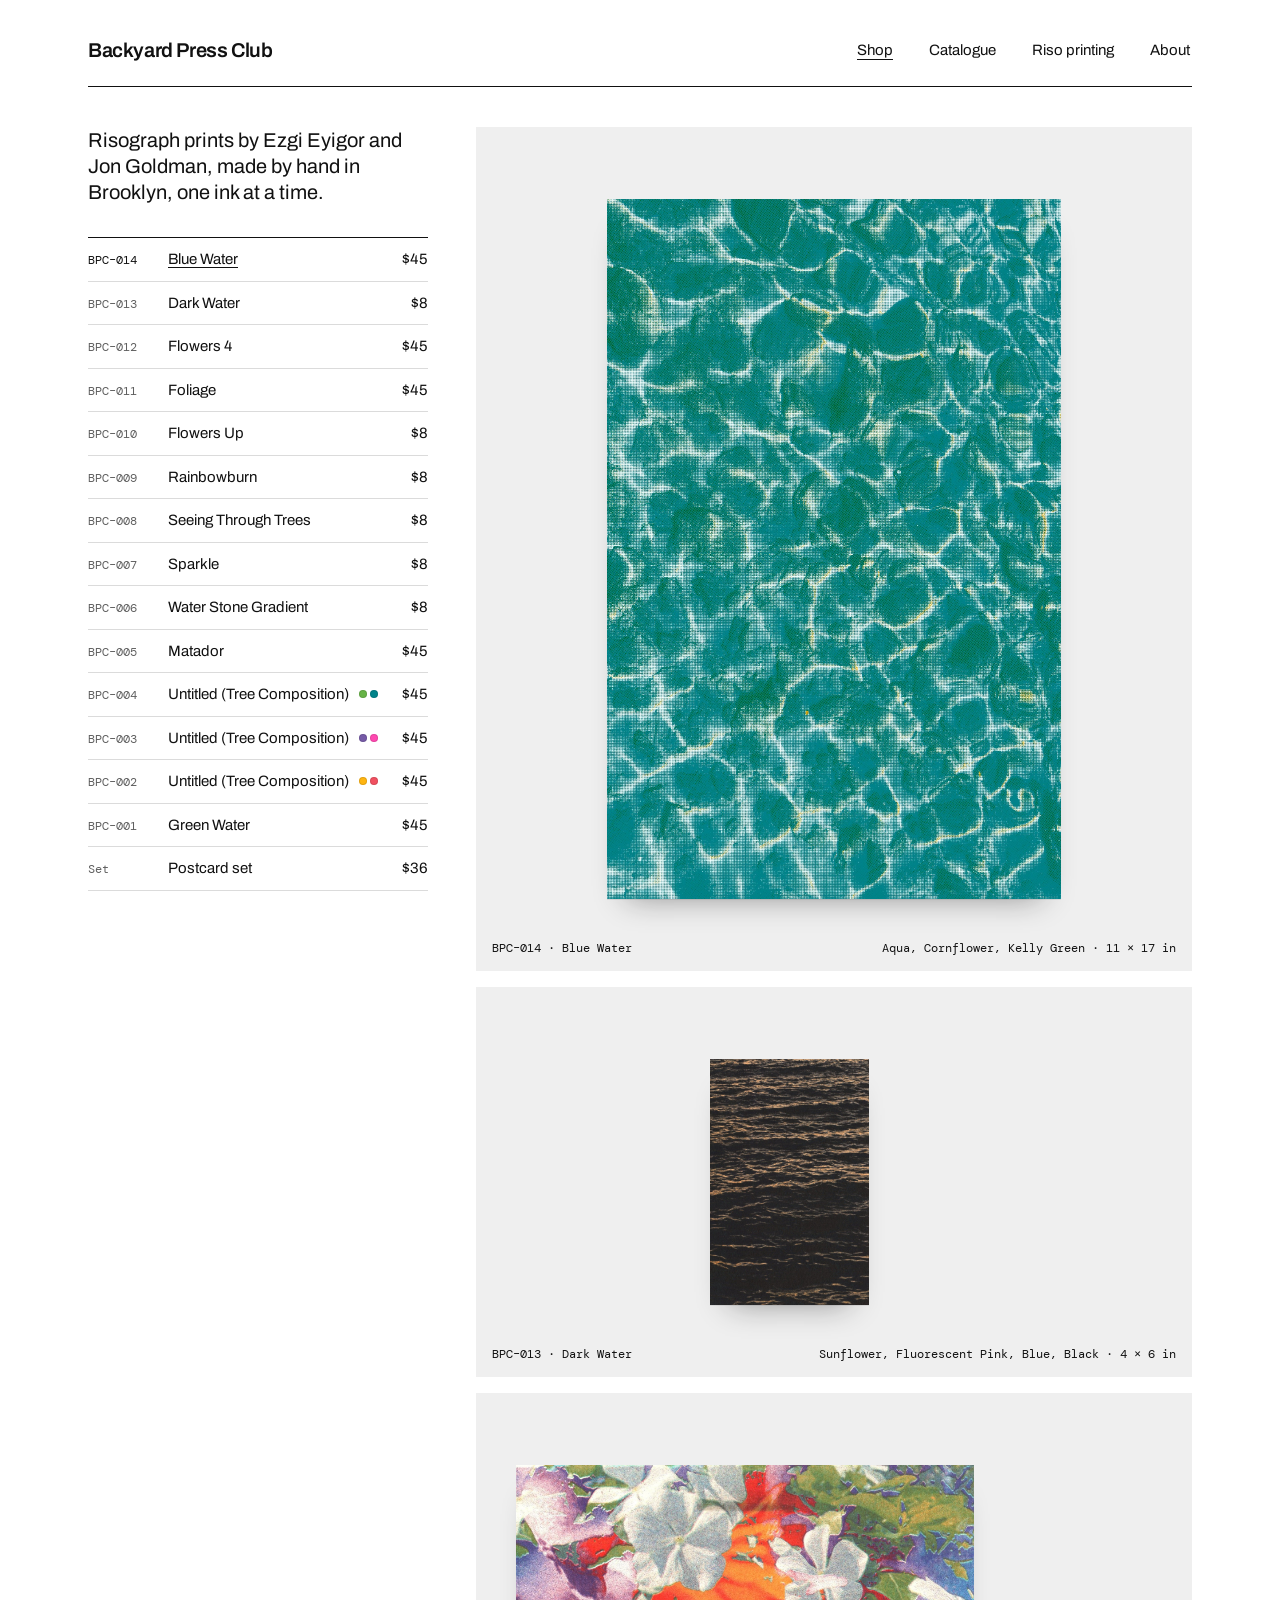
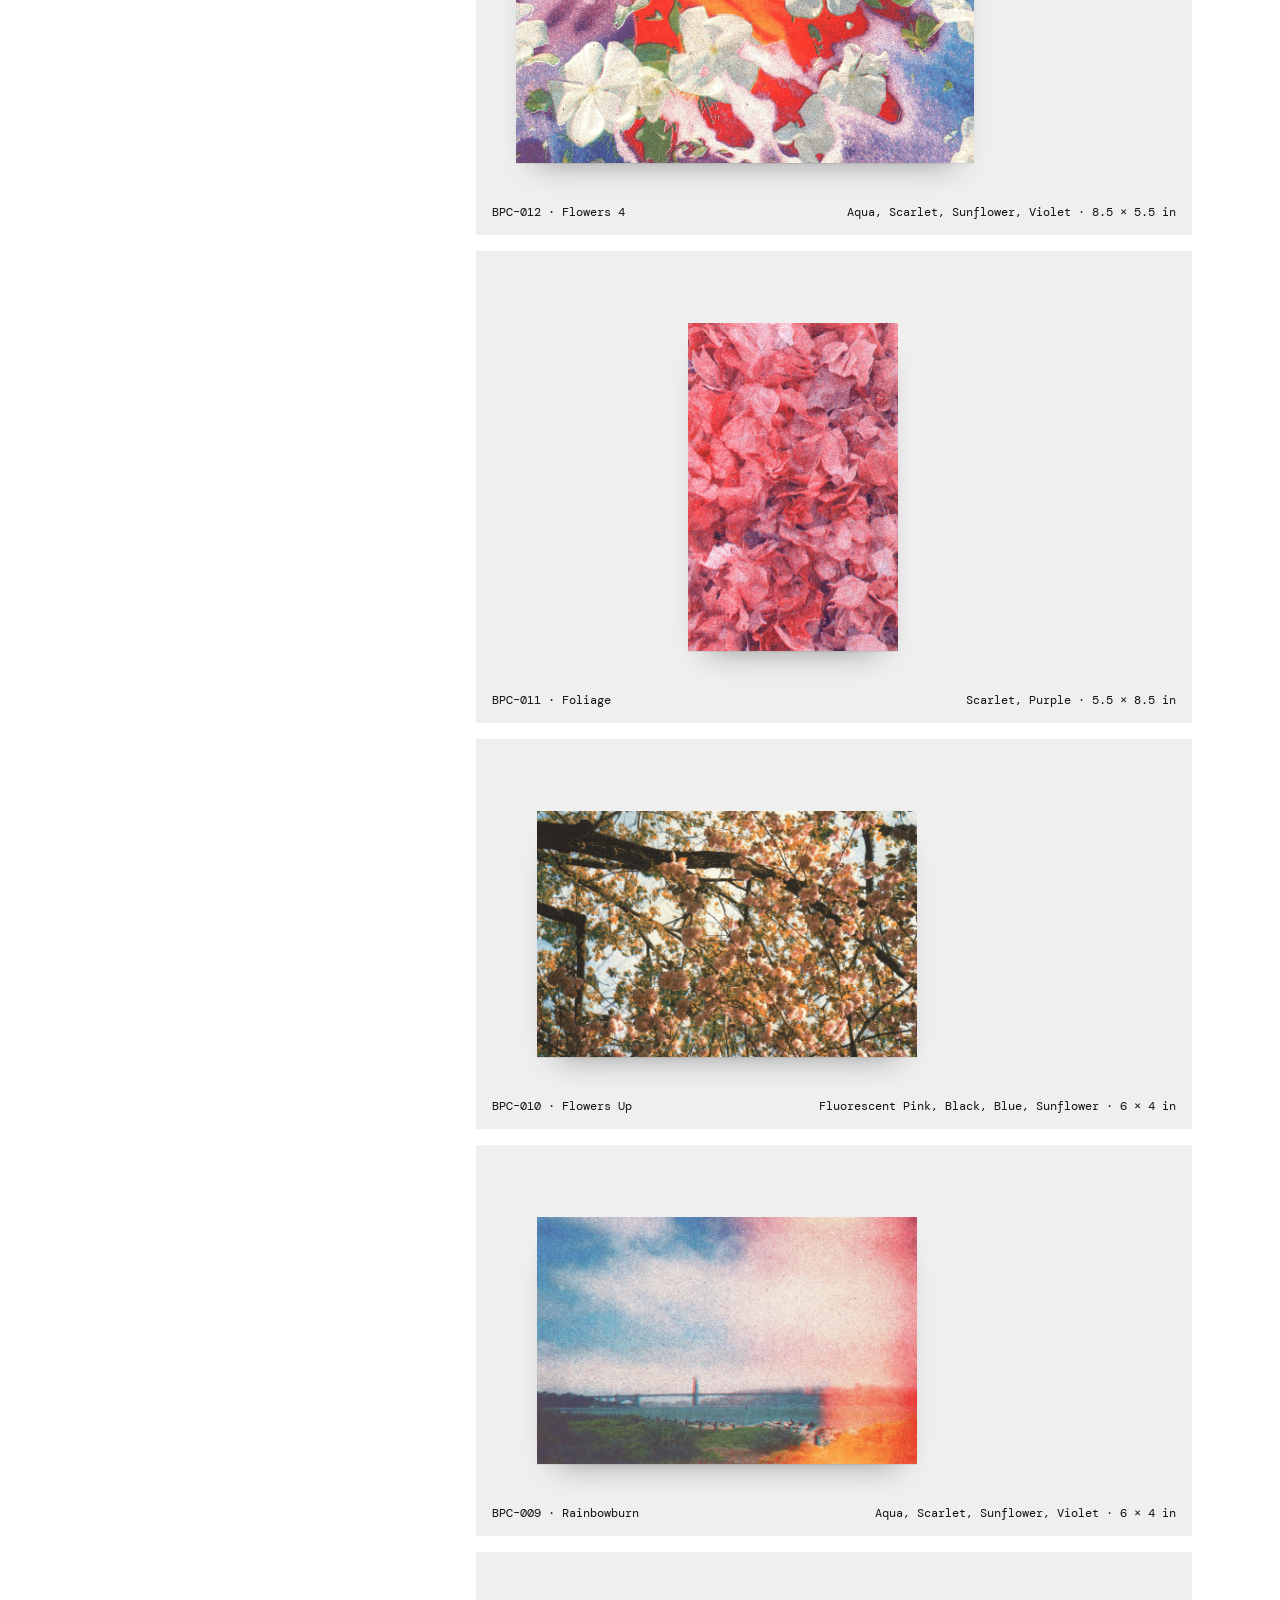
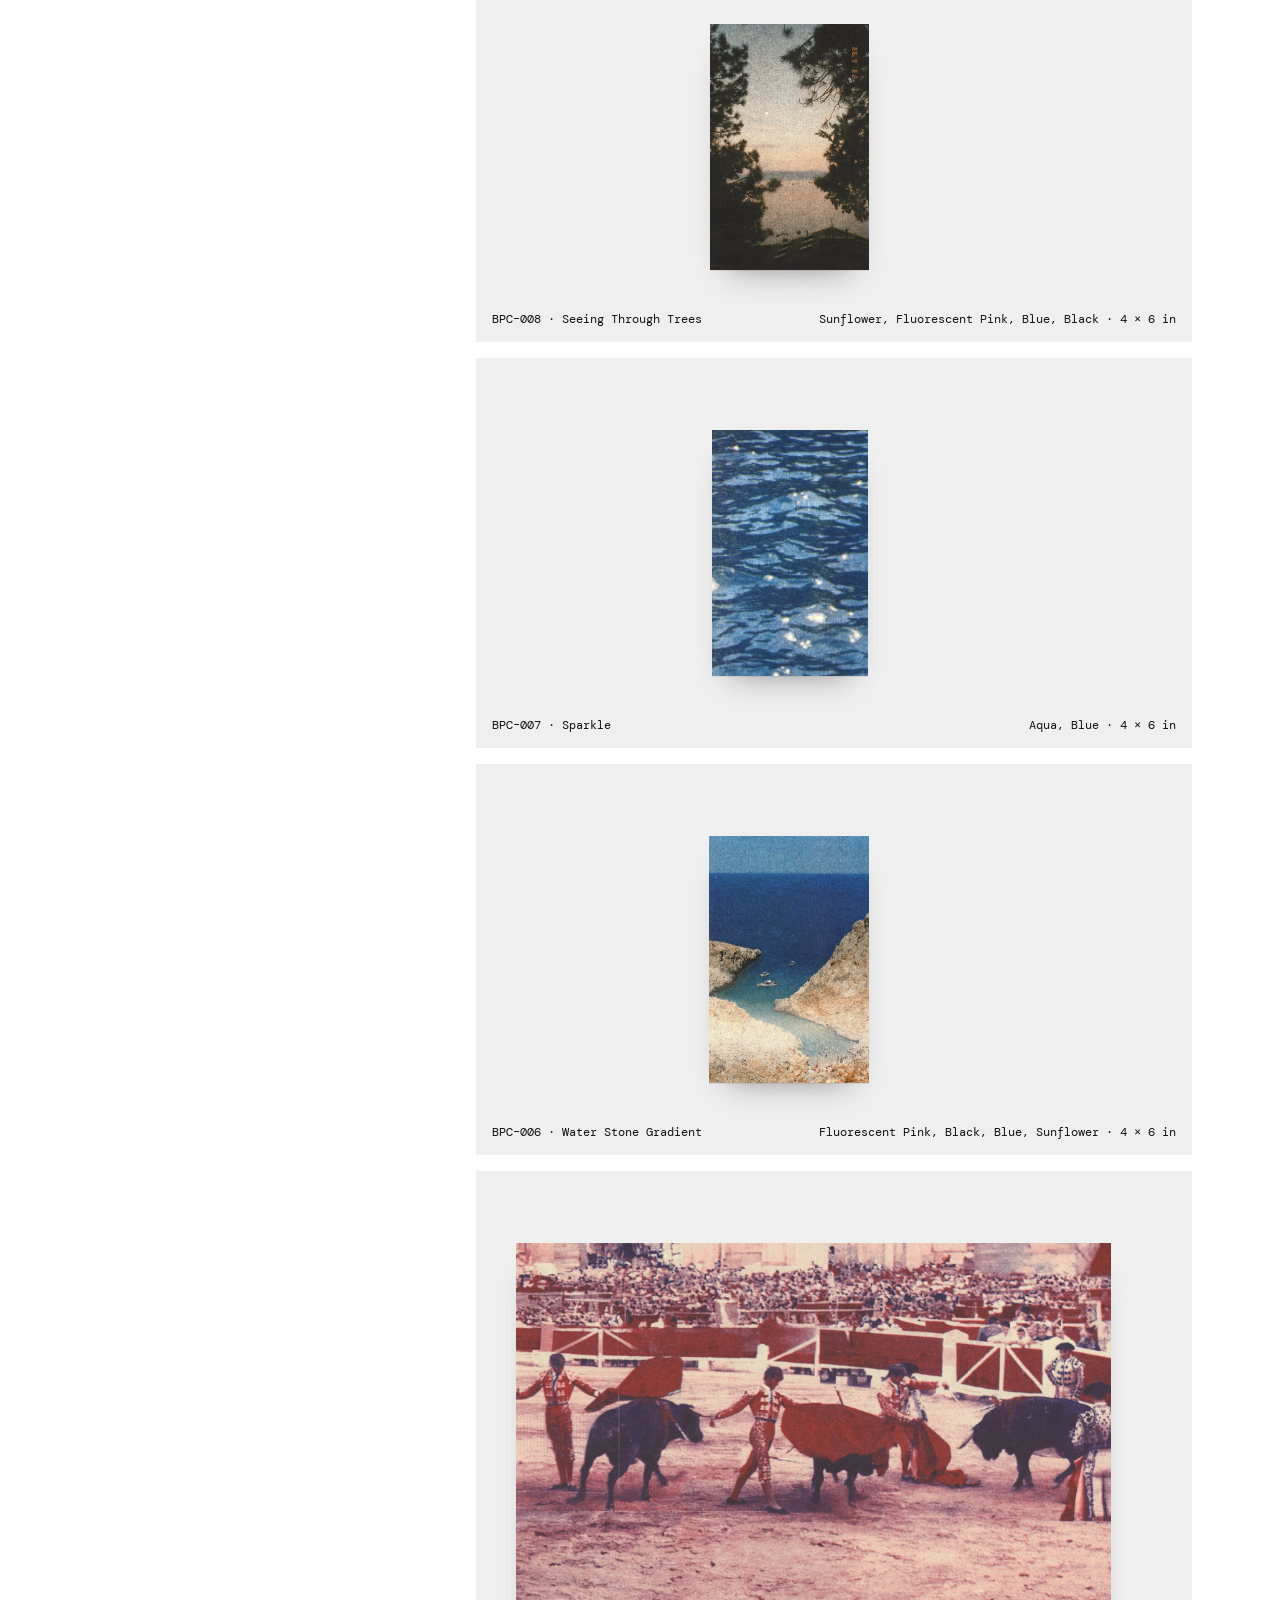
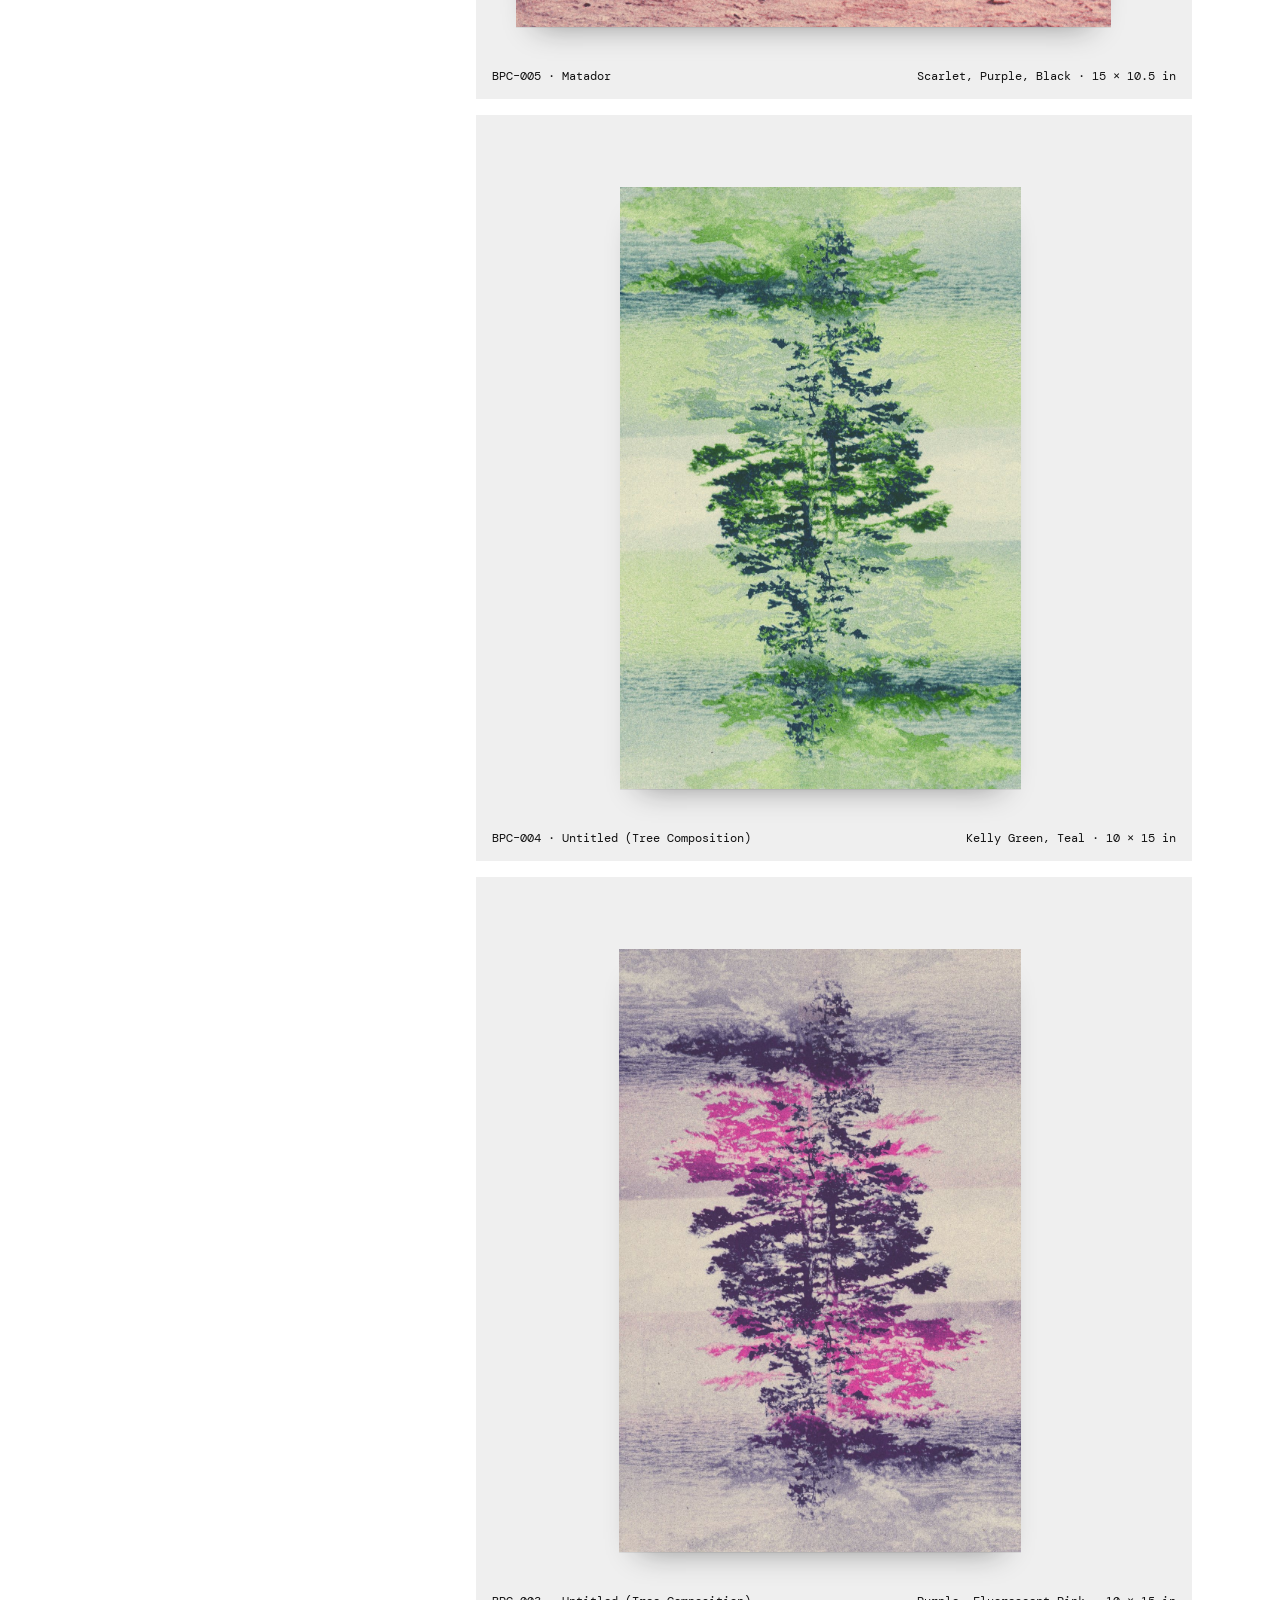
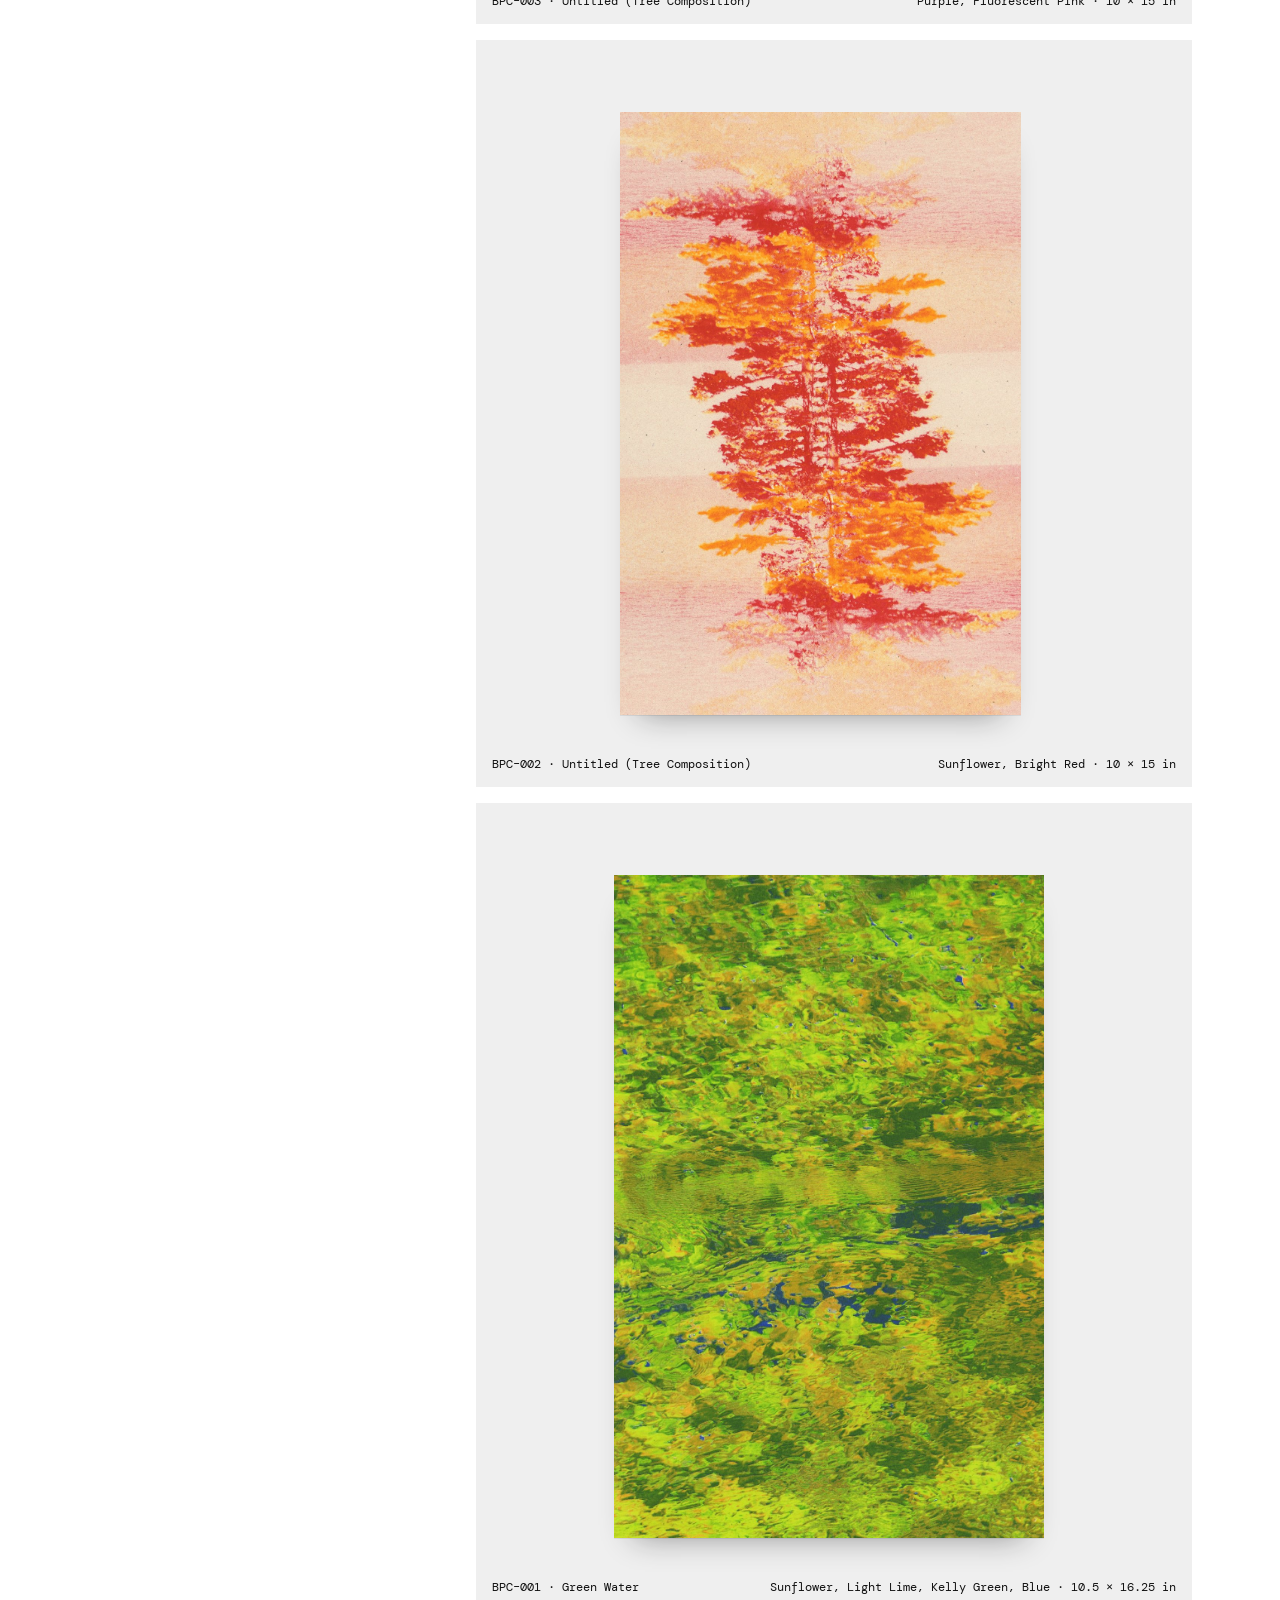
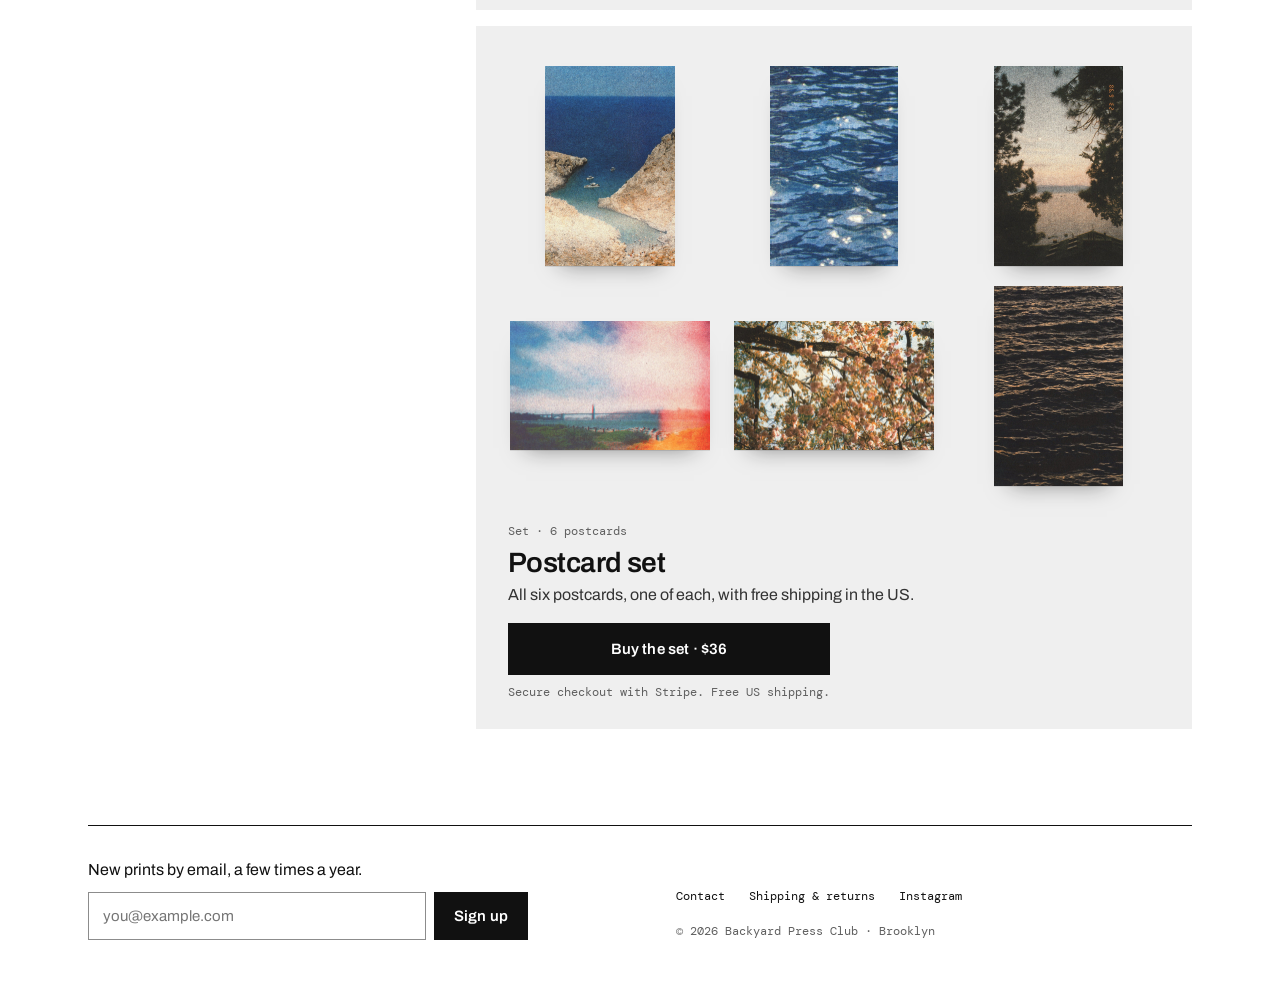
==== commit fbe66355: "Shop lede: one plain sentence; slightly smaller on phones Co-Authored-By: Claude Opus 5.5 <noreply@a" ====
--- a/index.html
+++ b/index.html
@@ -31,7 +31,7 @@
 </header>
 <div class="wrap shop-split">
   <aside class="split-side">
-    <p class="lede">Risograph prints by Ezgi Eyigor and Jon Goldman, made by hand in Brooklyn, one ink at a time. <a href="printing.html">We also print for other people.</a></p>
+    <p class="lede">Risograph prints by Ezgi Eyigor and Jon Goldman, made by hand in Brooklyn, one ink at a time.</p>
     <div class="index" role="list" aria-label="Index of works" data-index>
     </div>
   </aside>
--- a/assets/site.css
+++ b/assets/site.css
@@ -620,3 +620,6 @@
 /* Design polish 5 (Nov 28, Jon: "clean, simple"). Shop index without column labels:
    one rule on top, rows speak for themselves. */
 .split-side .index { border-top: 1px solid var(--ink); }
+/* Design polish 6: the shop lede is one plain sentence (the nav already links Riso printing);
+   a little smaller on phones so the first print shows sooner. */
+@media (max-width: 720px) { .lede { font-size: var(--t-lead); } }
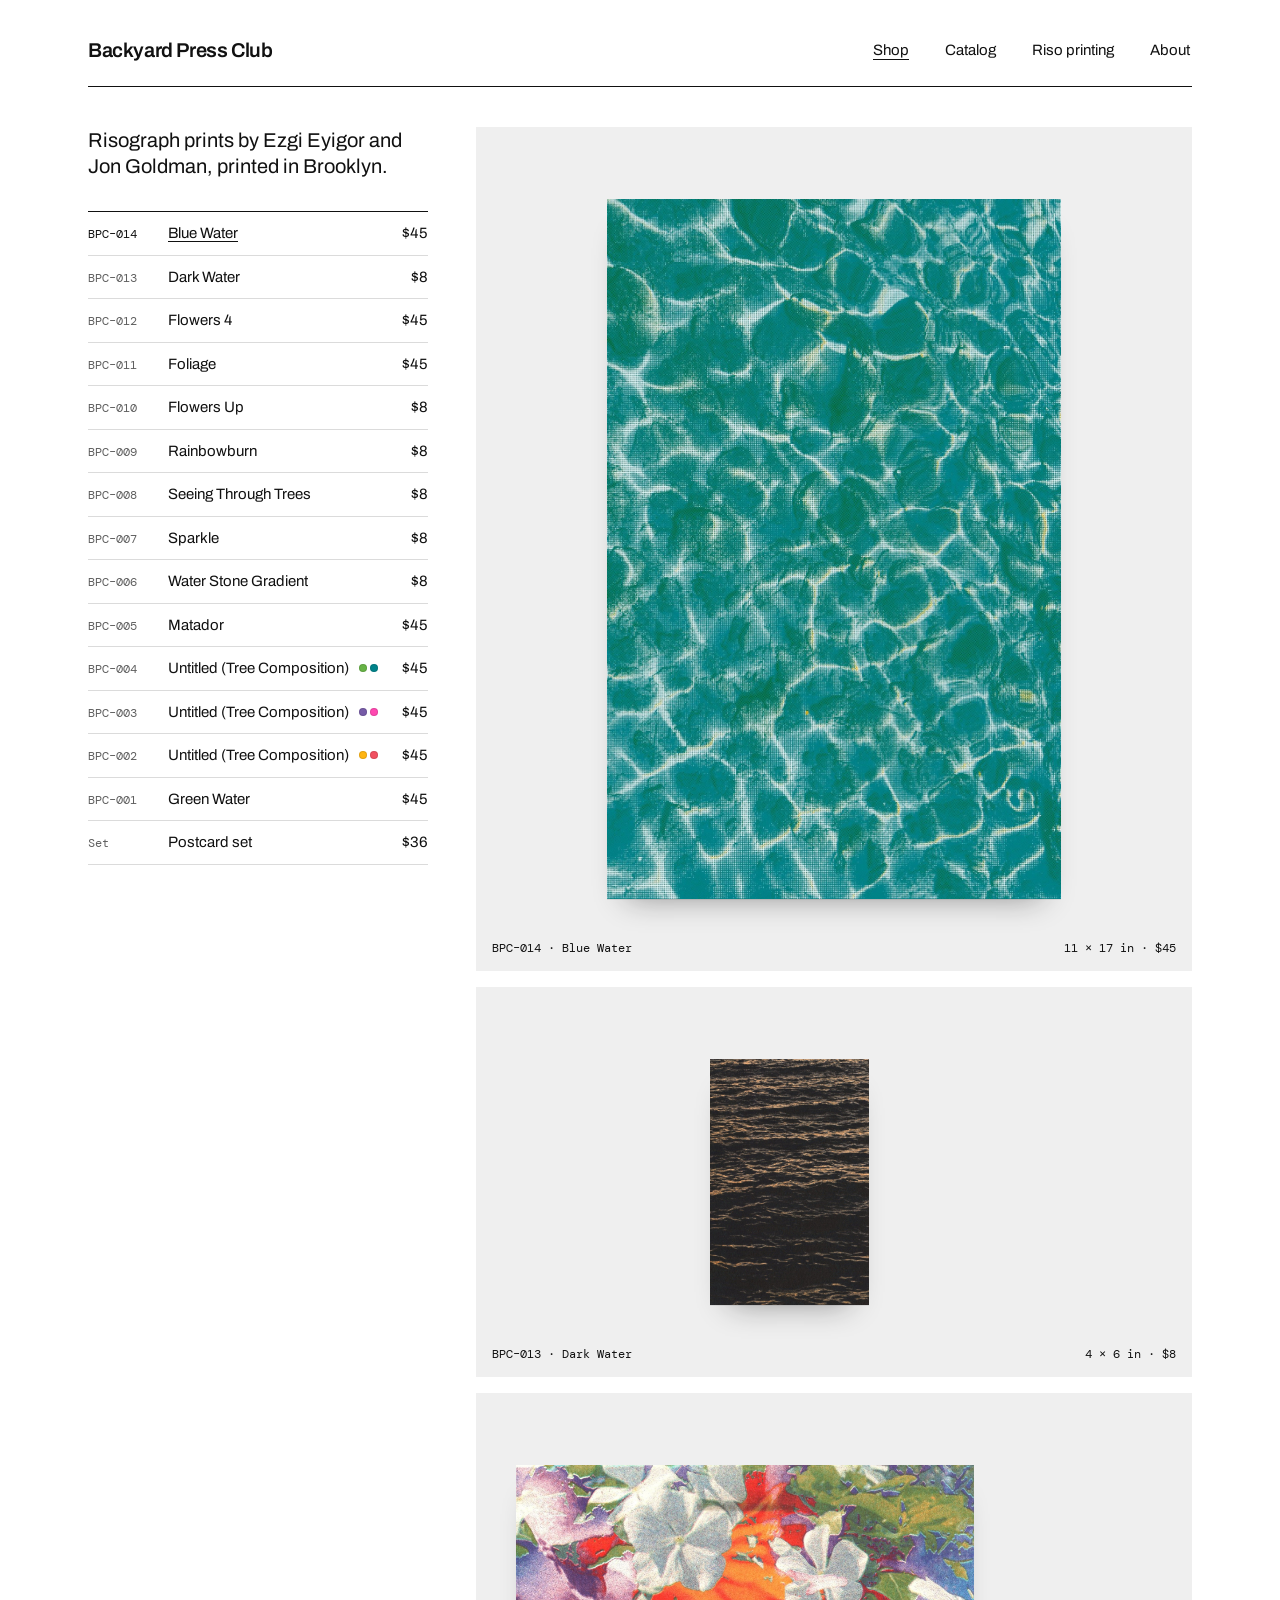
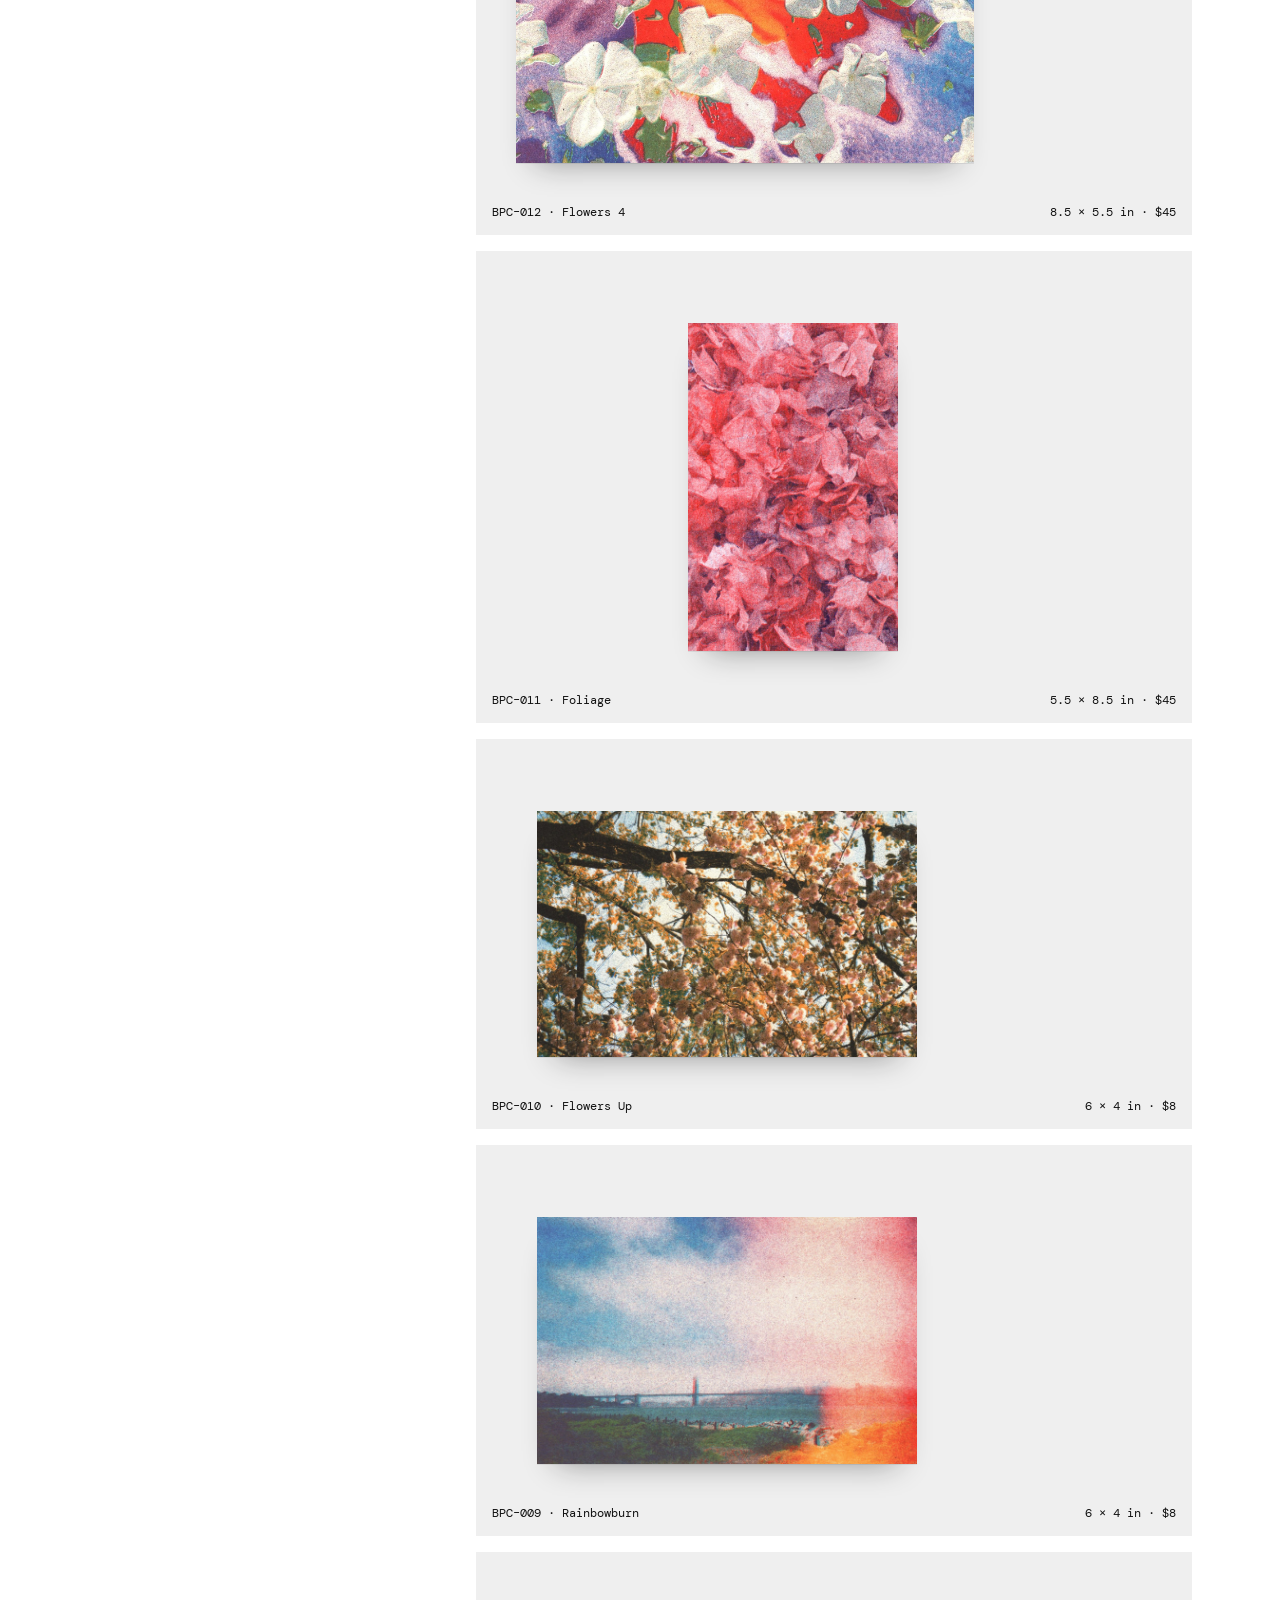
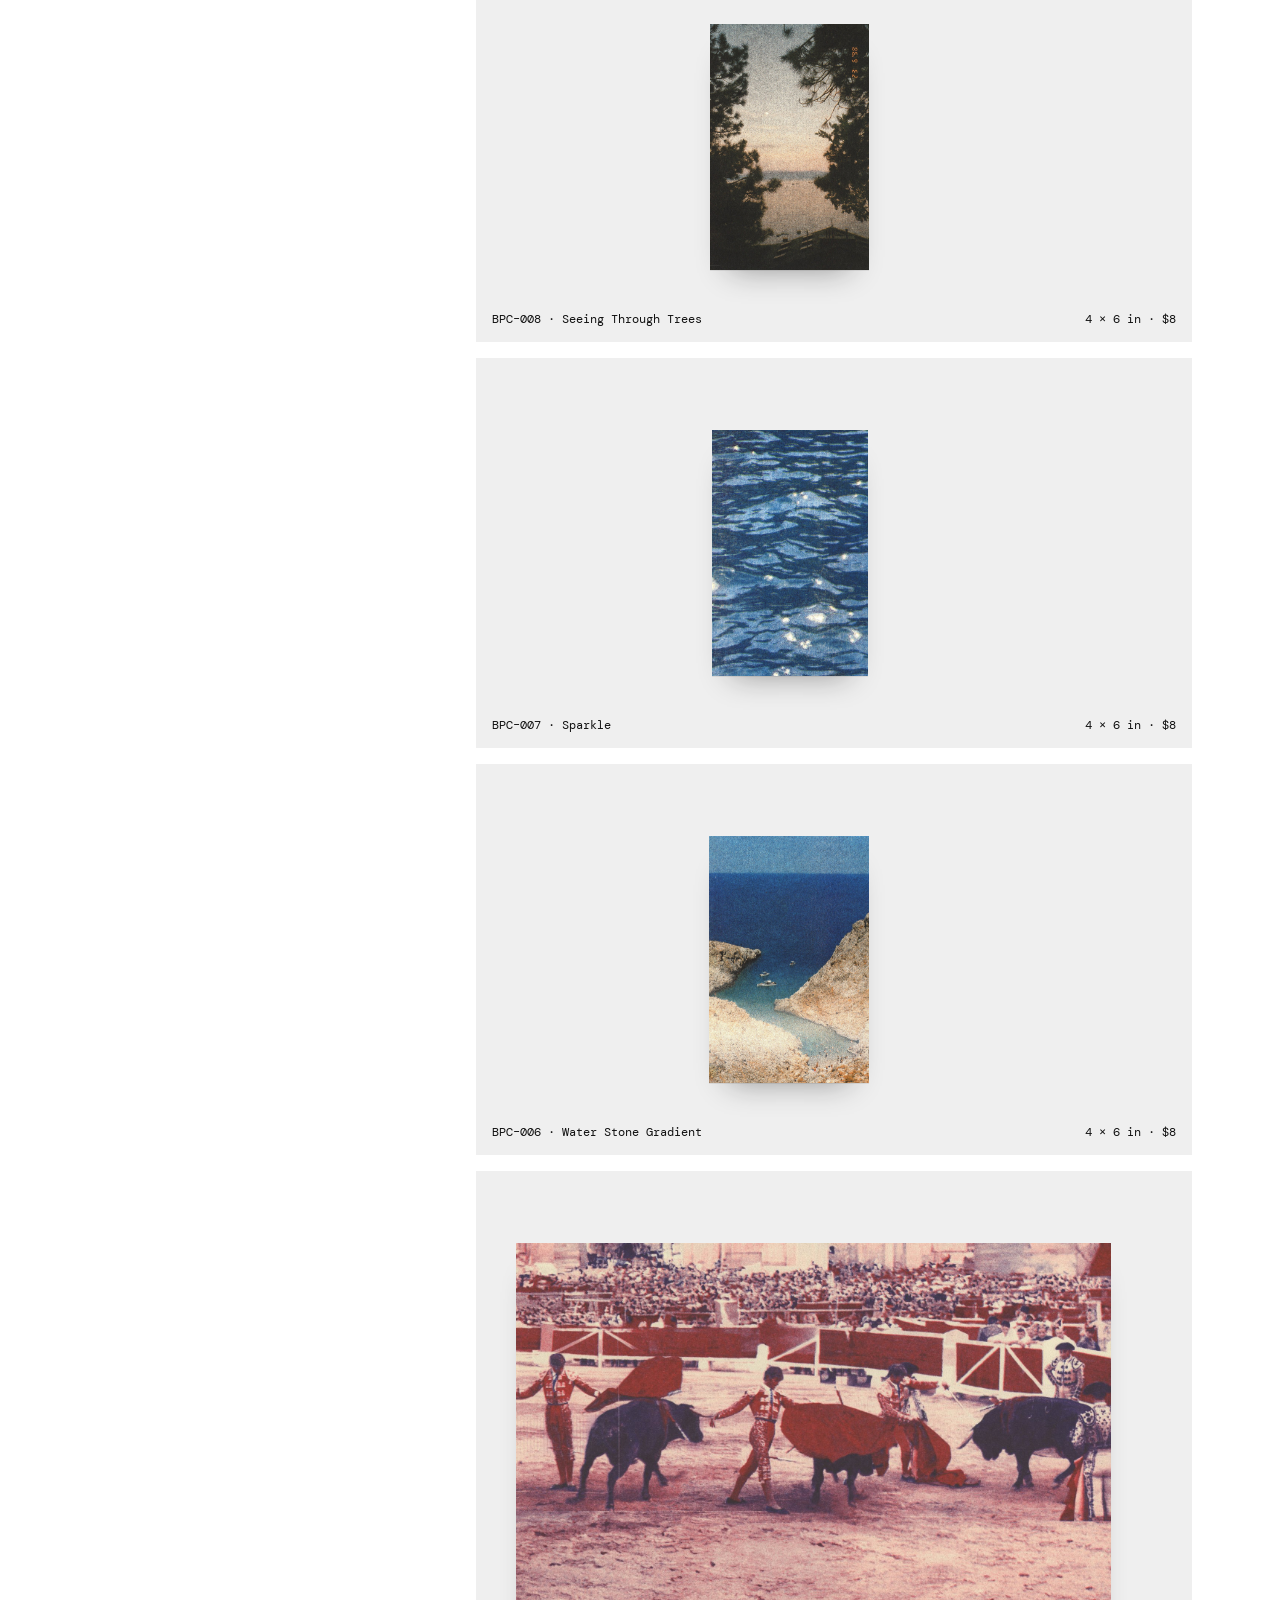
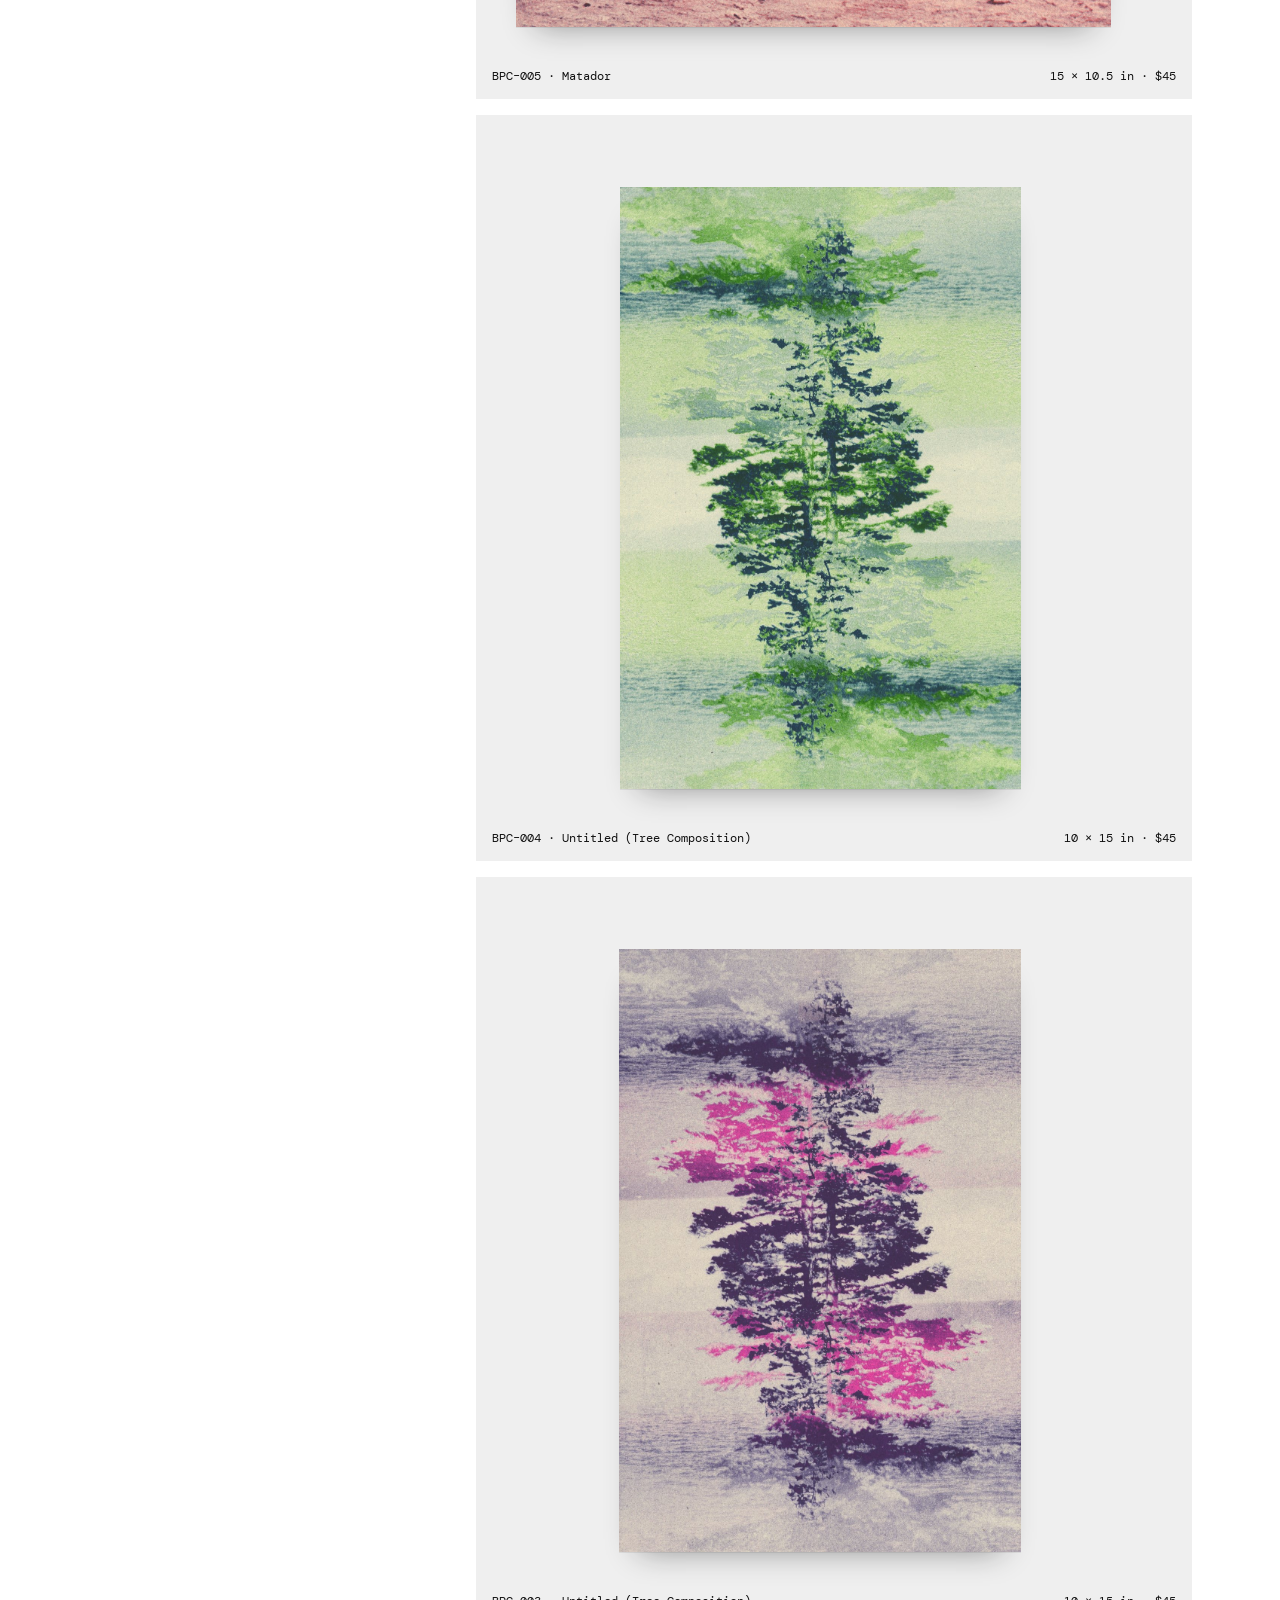
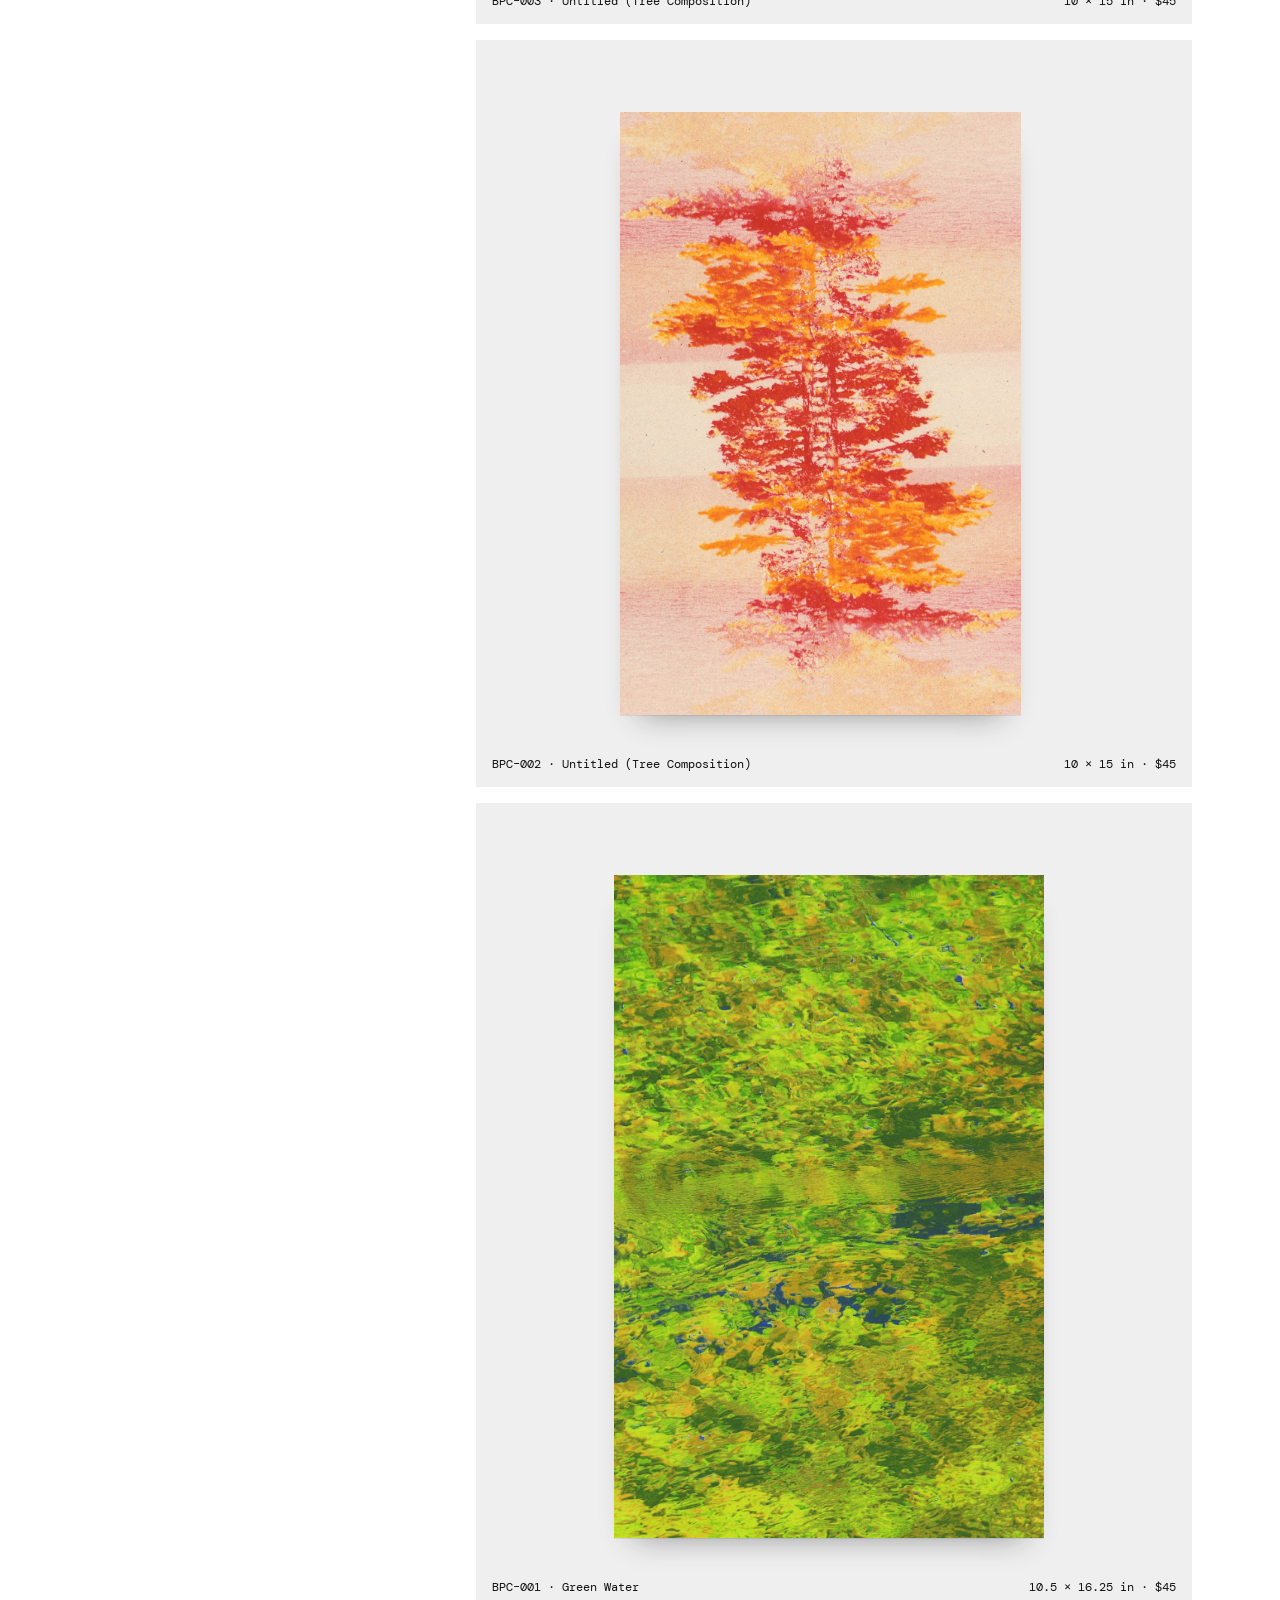
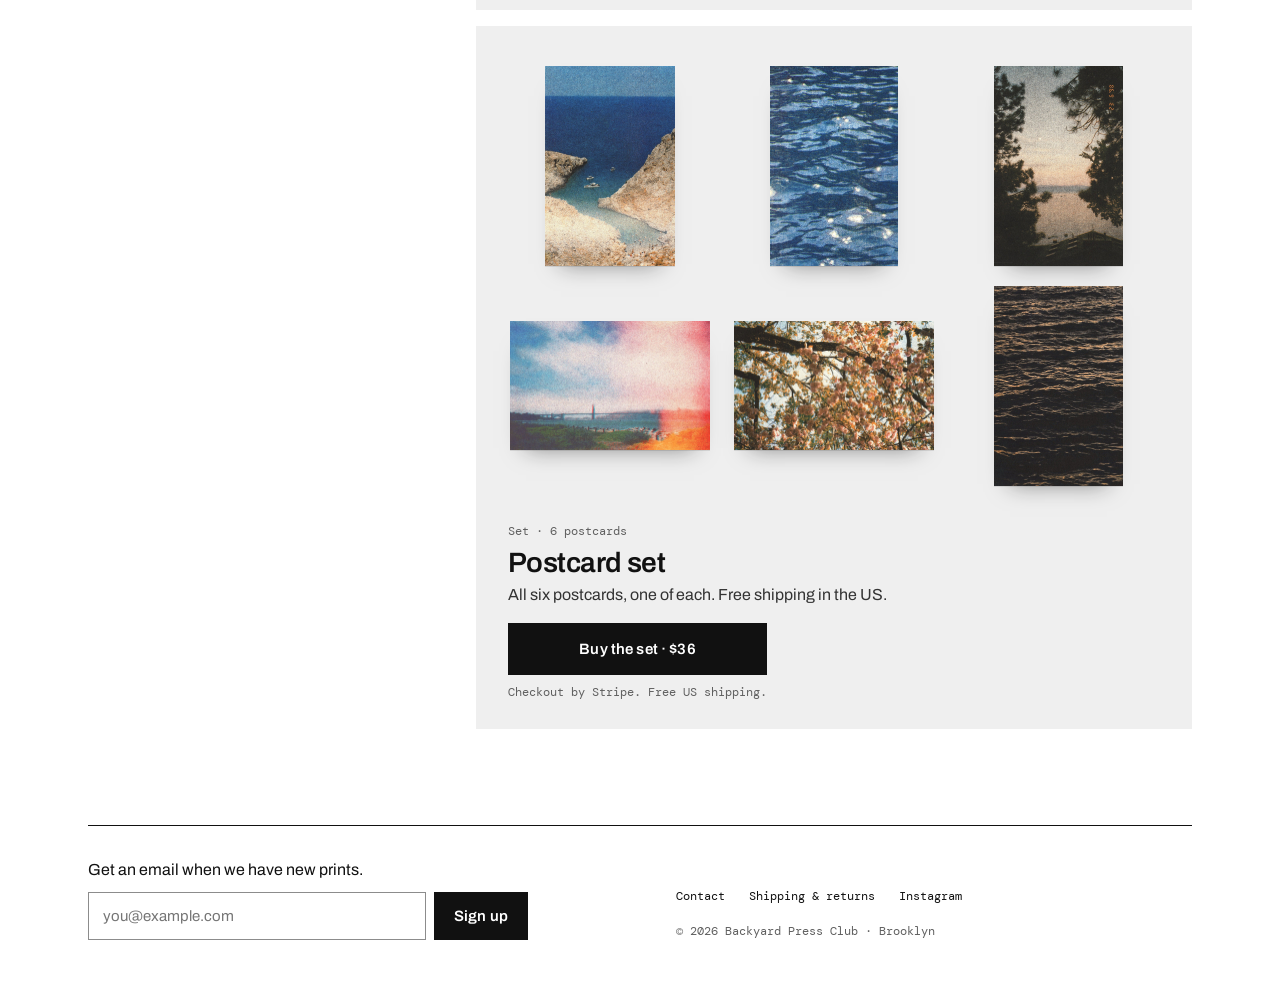
==== commit 4c8b3f66: "Plain copy and American spelling: rewrite page text, print descriptions, buttons and meta; Catalogue" ====
--- a/index.html
+++ b/index.html
@@ -5,7 +5,7 @@
 <meta name="viewport" content="width=device-width, initial-scale=1, viewport-fit=cover">
 <meta name="claude:viewport-fit-sides" content="cover">
 <title>Backyard Press Club</title>
-<meta name="description" content="Riso prints, zines and small editions, printed by hand.">
+<meta name="description" content="Risograph prints and postcards by Ezgi Eyigor and Jon Goldman, printed in Brooklyn.">
 <link rel="preconnect" href="https://fonts.googleapis.com">
 <link rel="preconnect" href="https://fonts.gstatic.com" crossorigin>
 <link rel="stylesheet" href="https://fonts.googleapis.com/css2?family=Archivo:wdth,wght@62..125,100..900&amp;family=DM+Mono:wght@400;500&amp;display=swap">
@@ -22,7 +22,7 @@
       </a>
       <nav class="nav" aria-label="Main">
         <a href="index.html" aria-current="page">Shop</a>
-        <a href="catalogue.html">Catalogue</a>
+        <a href="catalog.html">Catalog</a>
         <a href="printing.html">Riso printing</a>
         <a href="about.html">About</a>
       </nav>
@@ -31,7 +31,7 @@
 </header>
 <div class="wrap shop-split">
   <aside class="split-side">
-    <p class="lede">Risograph prints by Ezgi Eyigor and Jon Goldman, made by hand in Brooklyn, one ink at a time.</p>
+    <p class="lede">Risograph prints by Ezgi Eyigor and Jon Goldman, printed in Brooklyn.</p>
     <div class="index" role="list" aria-label="Index of works" data-index>
     </div>
   </aside>
--- a/assets/site.css
+++ b/assets/site.css
@@ -382,7 +382,7 @@
   box-shadow: 0 1px 0 rgba(17,17,17,.08), 0 18px 30px -20px rgba(17,17,17,.45);
 }
 .sheet3d.ink { mix-blend-mode: multiply; box-shadow: none; }
-.stack3d.open { transform: translateX(-30%); }
+.stack3d.open { transform: translateX(-38%); }
 .stack3d.open .sheet3d {
   transform: rotateX(var(--rx)) rotateZ(var(--rz)) translateZ(calc((var(--i) - (var(--n) - 1) / 2) * var(--gap)));
   transition-delay: calc(var(--i) * 70ms);
@@ -394,10 +394,19 @@
 .stack3d.has-focus .sheet3d.is-focus { background-color: rgba(255,255,255,.7); transition-delay: 0s; }
 .s3-labels { list-style: none; margin: 0; padding: 0; }
 .s3-labels li {
-  position: absolute; transform: translateY(-50%); font-size: 14px; white-space: nowrap;
-  display: flex; align-items: baseline; gap: 10px; opacity: 0; transition: opacity .4s, color .3s;
-}
-.s3-labels li::before { content: ""; width: 24px; height: 1px; background: var(--rule); align-self: center; }
+  position: absolute; transform: translateY(-50%); white-space: nowrap;
+  display: flex; align-items: center; gap: 10px; opacity: 0; transition: opacity .4s;
+}
+.s3-labels li::before { content: ""; width: 24px; height: 1px; background: var(--rule); }
+.s3-labels button { display: inline-flex; align-items: baseline; gap: 10px; min-height: 36px; padding: 0; background: none; border: 0; border-bottom: 1px solid transparent; font-size: 14px; cursor: pointer; }
+.s3-labels button[aria-pressed="true"] { border-bottom-color: var(--ink); }
+/* Desktop: the labels beside the stack are the legend, so the row under it keeps only the toggle. */
+@media (min-width: 961px) {
+  .pp-legend .lg.lg { display: none; }
+  .pp-legend.pp-legend { border-top: 0; padding-top: 0; }
+  .pp-under.pp-under { flex-direction: row; justify-content: space-between; align-items: center; }
+}
+.pp-stage:not(.is-open) .s3-labels { pointer-events: none; }
 .pp-stage.is-open .s3-labels li { opacity: 1; }
 .pp-stage.is-open .stack3d.has-focus ~ .s3-labels li:not(.is-focus) { opacity: .3; }
 .pp-under { display: flex; flex-direction: column; gap: 6px; margin-top: 12px; }
@@ -425,7 +434,7 @@
 .pp-text .kicker a:hover { color: var(--ink); }
 .pp-text .kicker [aria-current] { color: var(--ink); }
 .pp-text h1 { margin: 0; font-size: clamp(30px, 3.4vw, 44px); line-height: 1.04; }
-.pp-text .by { margin: -8px 0 0; font-size: 17px; line-height: 1.45; color: var(--mute); }
+.pp-text .by { margin: 0; font-size: 17px; line-height: 1.45; color: var(--mute); }
 .pp-text .about { margin: 0; font-size: 15px; line-height: 1.6; color: #333; max-width: 46ch; }
 .pp-text .facts { border-top: 1px solid var(--rule); padding-top: 16px; grid-template-columns: 88px minmax(0, 1fr); font-size: 14px; }
 .inklist { display: flex; flex-wrap: wrap; gap: 4px 14px; }
@@ -433,12 +442,15 @@
 .inklist .ink i { width: 10px; height: 10px; border-radius: 50%; display: block; }
 .pp-buy { display: flex; flex-direction: column; gap: 10px; border-top: 1px solid var(--rule); padding-top: 16px; }
 .pp-buy .mono { text-wrap: pretty; }
-.pp-sibs { display: flex; flex-direction: column; gap: 10px; border-top: 1px solid var(--rule); padding-top: 16px; }
-.sib { display: flex; align-items: center; gap: 14px; }
-.sib-img { width: 56px; height: 70px; background: var(--mat); display: flex; align-items: center; justify-content: center; flex: none; }
-.sib-img img { max-width: 70%; max-height: 80%; }
-.sib .display { font-size: 15px; transition: color .3s; }
-.sib:hover .display { text-decoration: underline; text-underline-offset: 3px; text-decoration-thickness: 1px; }
+.ways { display: flex; flex-wrap: wrap; align-items: center; justify-content: space-between; gap: 8px 16px; margin-top: -8px; }
+.ways .by { margin: 0; }
+.way-list { display: flex; gap: 4px; }
+.way { display: inline-flex; align-items: center; justify-content: center; gap: 0; min-width: 44px; min-height: 36px; padding: 0 6px; border-bottom: 1px solid transparent; }
+.way i { width: 12px; height: 12px; border-radius: 50%; display: block; box-shadow: inset 0 0 0 1px rgba(17,17,17,.1); }
+.way i + i { margin-left: -4px; mix-blend-mode: multiply; }
+.way[aria-current] { border-bottom-color: var(--ink); }
+.way:hover i { opacity: .8; }
+.way.is-sold i { opacity: .4; }
 .pp-pager { display: grid; grid-template-columns: 1fr 1fr; gap: 24px; margin-top: 72px; border-top: 1px solid var(--ink); padding-top: 18px; }
 .pp-pager a { display: flex; flex-direction: column; gap: 4px; }
 .pp-pager a.nx { text-align: right; }
@@ -455,10 +467,12 @@
   .stack3d.open { transform: none; }
   .s3-labels { display: none; }
   .byink { gap: 0 8px; }
-  .byink figcaption { font-size: 12px; }
+  .byink figcaption { font-size: 11px; line-height: 1.3; }
+  .byink figcaption .mono { display: none; }
   .pp-scale { left: 14px; bottom: 10px; }
   .pp-pager .display { font-size: 16px; }
-  .pp-pager .display .mute { display: none; }
+  .pp-pager .display .t { display: none; }
+  .pp-pager .display .t + .mute { color: var(--ink); }
 }
 
 /* Availability (Nov 2026): sold-out works fade back but keep their place. */
@@ -580,7 +594,7 @@
 
 /* Catalogue rows are plain links now (open in a new tab works). */
 .cat-row, .cat-row:hover, .cat-grid .work, .cat-grid .work:hover { color: var(--ink); }
-.cat-row .cf { color: #333; }
+.cat-row .cf { color: var(--ink); }
 
 /* Email signup: placement in the footer belongs to the footer work (PR 19); only the field changes here. */
 /* The field's edge passes 3:1 against white (WCAG non-text contrast). */
@@ -600,7 +614,24 @@
   .overprint .frame { padding: 24px; }
   .overprint .sheet { width: 168px; }
   .ink-chips { gap: 12px 8px; }
-  /* Catalogue list: one compact row per work, no sideways scroll. */
+  .cat-grid { grid-template-columns: repeat(2, minmax(0, 1fr)); gap: 36px 16px; padding-top: 28px; }
+}
+
+/* Text pages, round 4 (Nov 28, Jon: "clean, simple"). One black for all running text. */
+.split .copy, .steps span:last-child { color: var(--ink); }
+@media (min-width: 961px) { .cat-row { grid-template-columns: 80px 56px minmax(0, 1fr) 240px 88px 48px; } }
+
+/* Design polish 5 (Nov 28, Jon: "clean, simple"). Shop index without column labels:
+   one rule on top, rows speak for themselves. */
+.split-side .index { border-top: 1px solid var(--ink); }
+/* Design polish 6: the shop lede is one plain sentence (the nav already links Riso printing);
+   a little smaller on phones so the first print shows sooner. */
+@media (max-width: 720px) { .lede { font-size: var(--t-lead); } }
+
+/* Text pages, round 5 (Nov 28): narrow screens.
+   Catalogue: the compact row runs up to tablet width, so the list never scrolls sideways. */
+@media (max-width: 960px) {
+  /* Catalogue list: one compact row per work. */
   .cat-scroll { overflow: visible; }
   .cat-list { min-width: 0; }
   .cat-row.head { display: none; }
@@ -614,12 +645,8 @@
   .cat-row > .ci { display: none; }
   .cat-row > .cf { grid-area: f; font-size: 14px; color: var(--mute); }
   .cat-row > .cy { grid-area: yr; font-family: var(--mono); font-size: 12px; color: var(--mute); }
-  .cat-grid { grid-template-columns: repeat(2, minmax(0, 1fr)); gap: 36px 16px; padding-top: 28px; }
-}
-
-/* Design polish 5 (Nov 28, Jon: "clean, simple"). Shop index without column labels:
-   one rule on top, rows speak for themselves. */
-.split-side .index { border-top: 1px solid var(--ink); }
-/* Design polish 6: the shop lede is one plain sentence (the nav already links Riso printing);
-   a little smaller on phones so the first print shows sooner. */
-@media (max-width: 720px) { .lede { font-size: var(--t-lead); } }
+}
+/* Signup: the field shrinks instead of pushing the button off a 320px screen. */
+.signup { grid-template-columns: minmax(0, 1fr); }
+/* Small inline links in fact lists get a taller tap area. */
+.facts dd a { display: inline-block; padding-block: 4px; margin-block: -4px; }
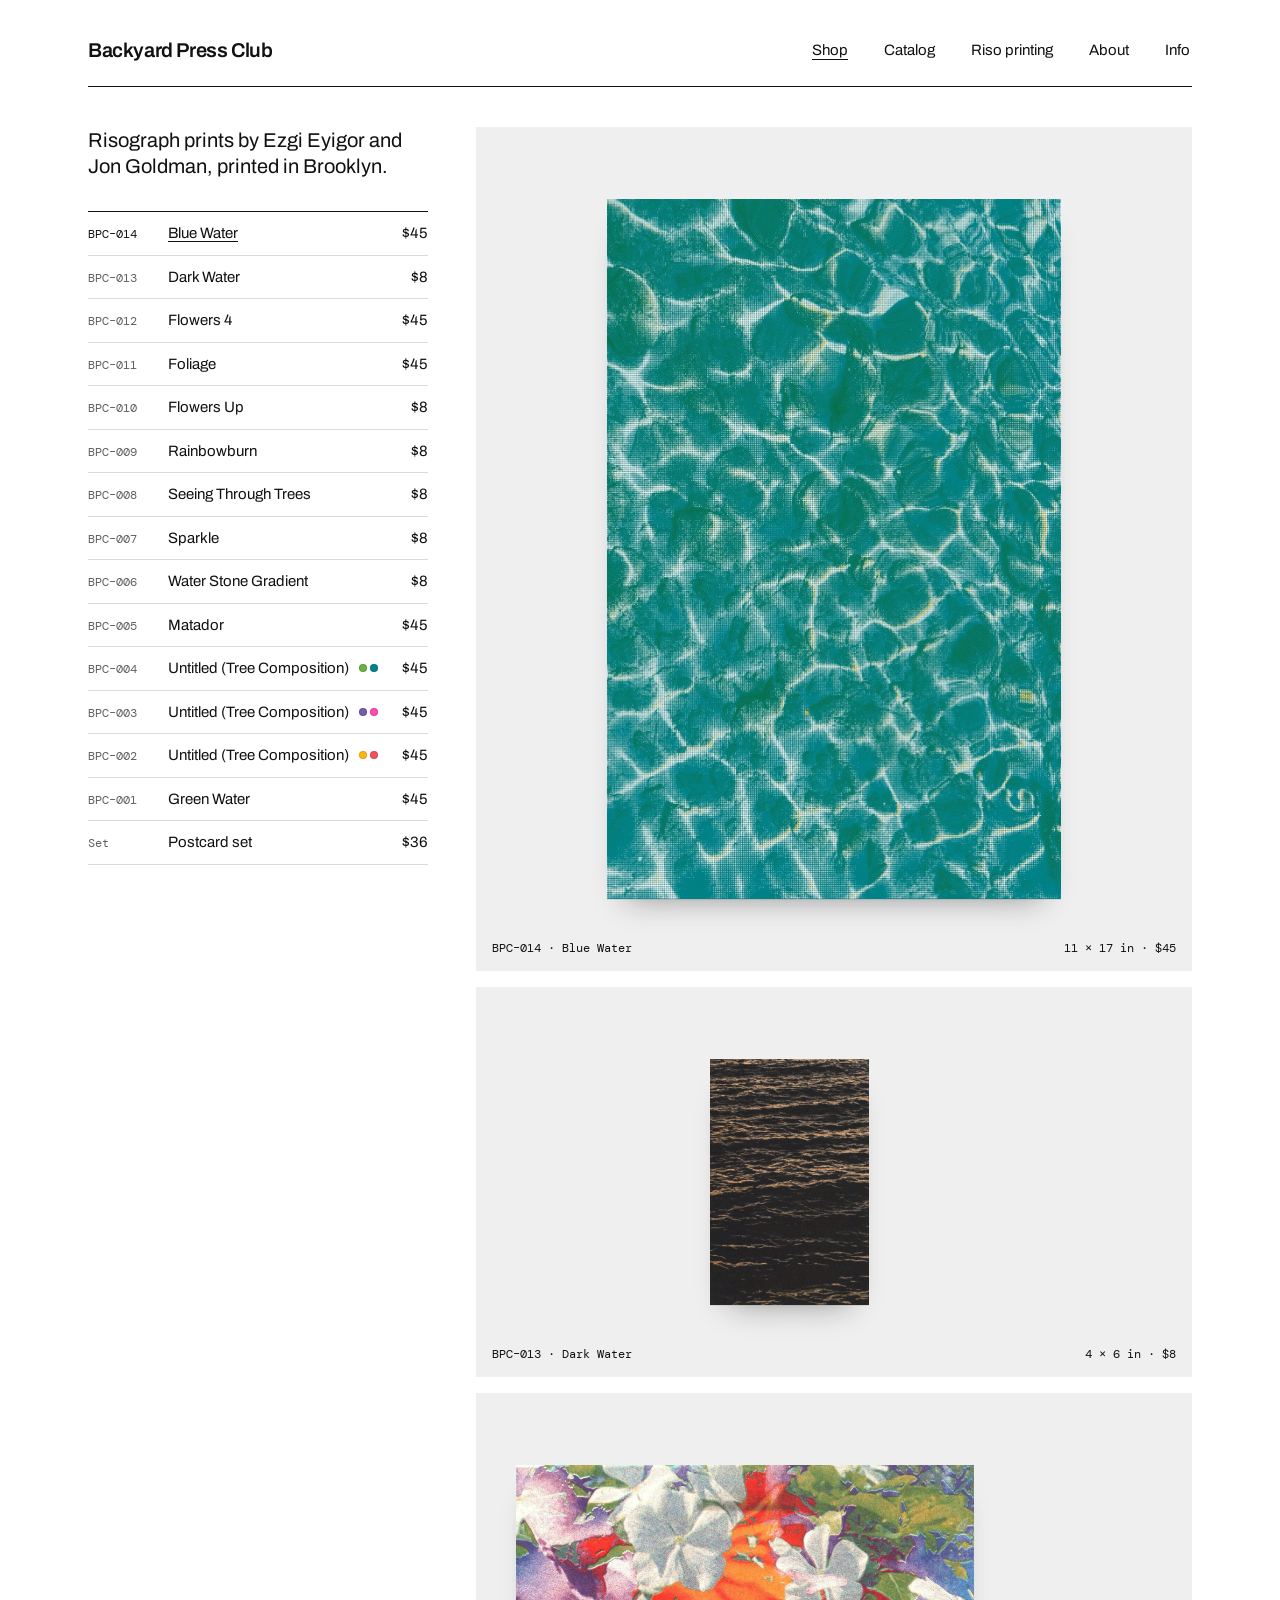
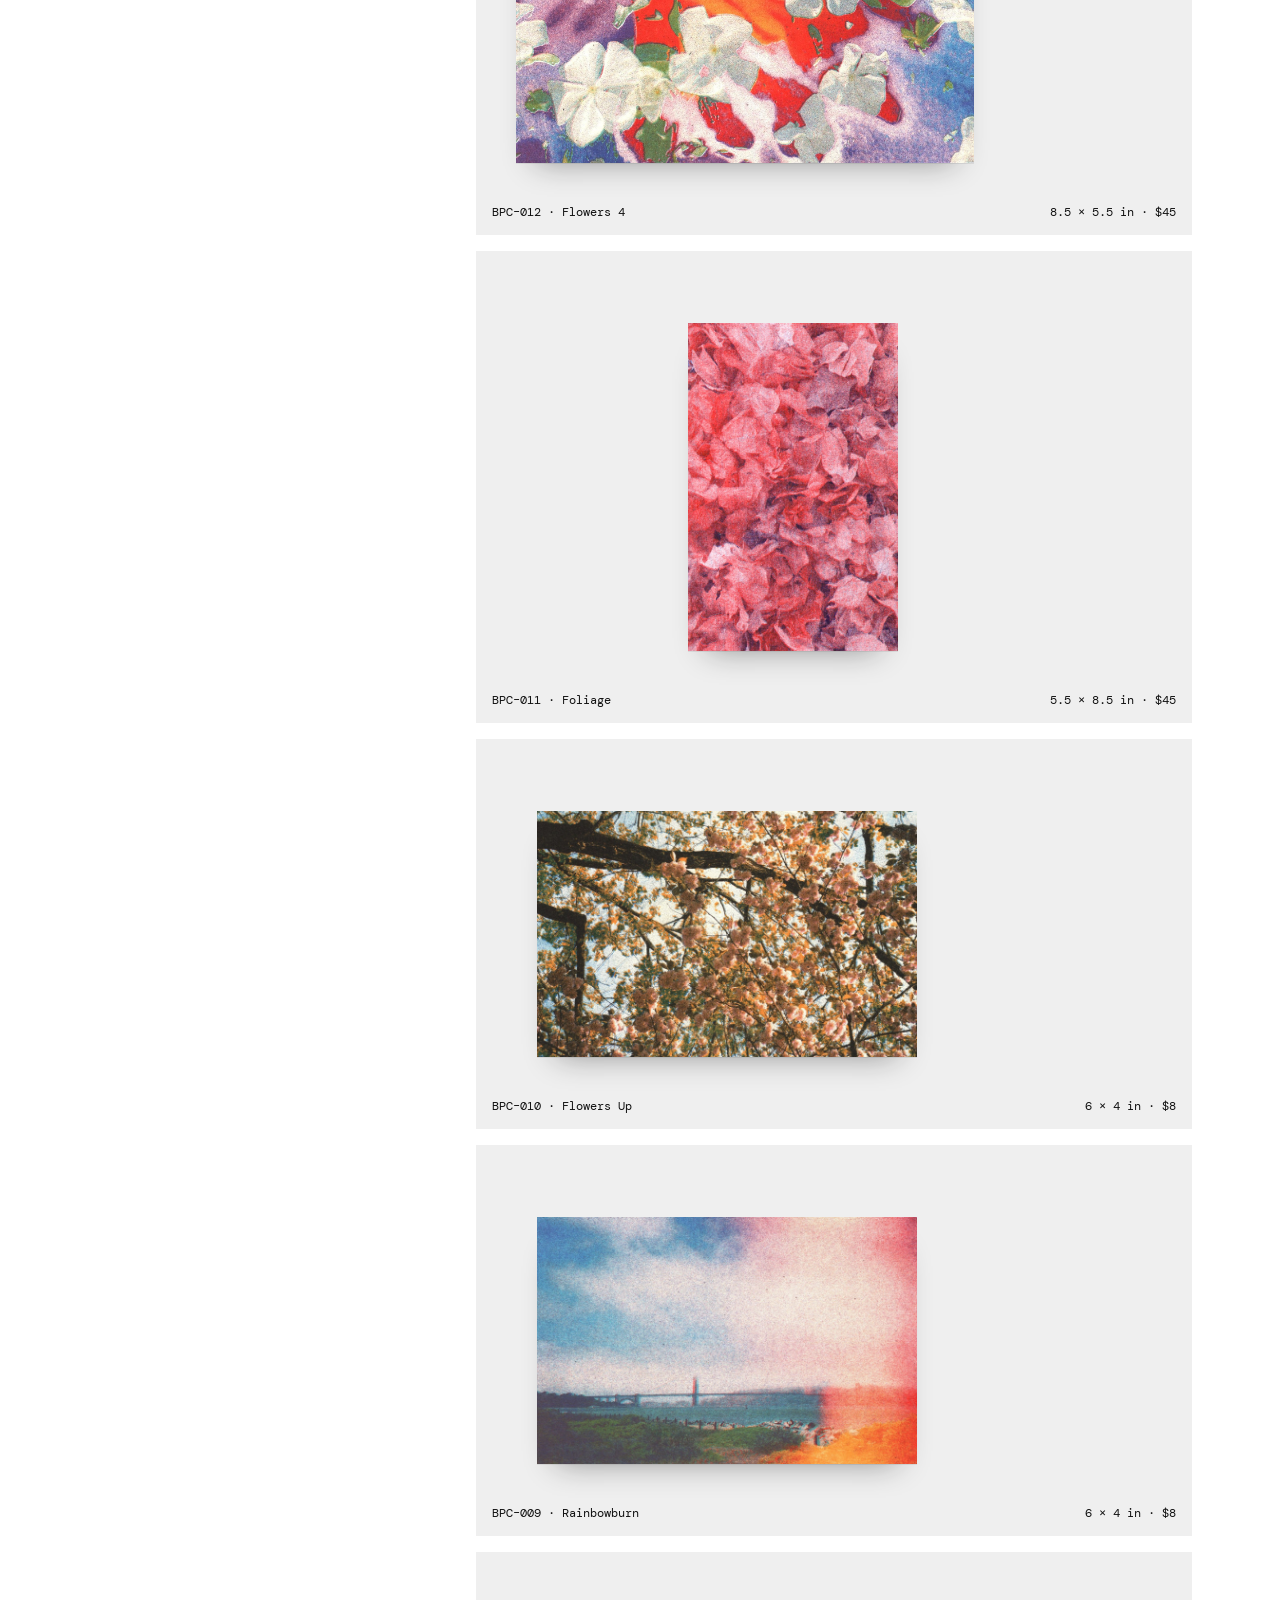
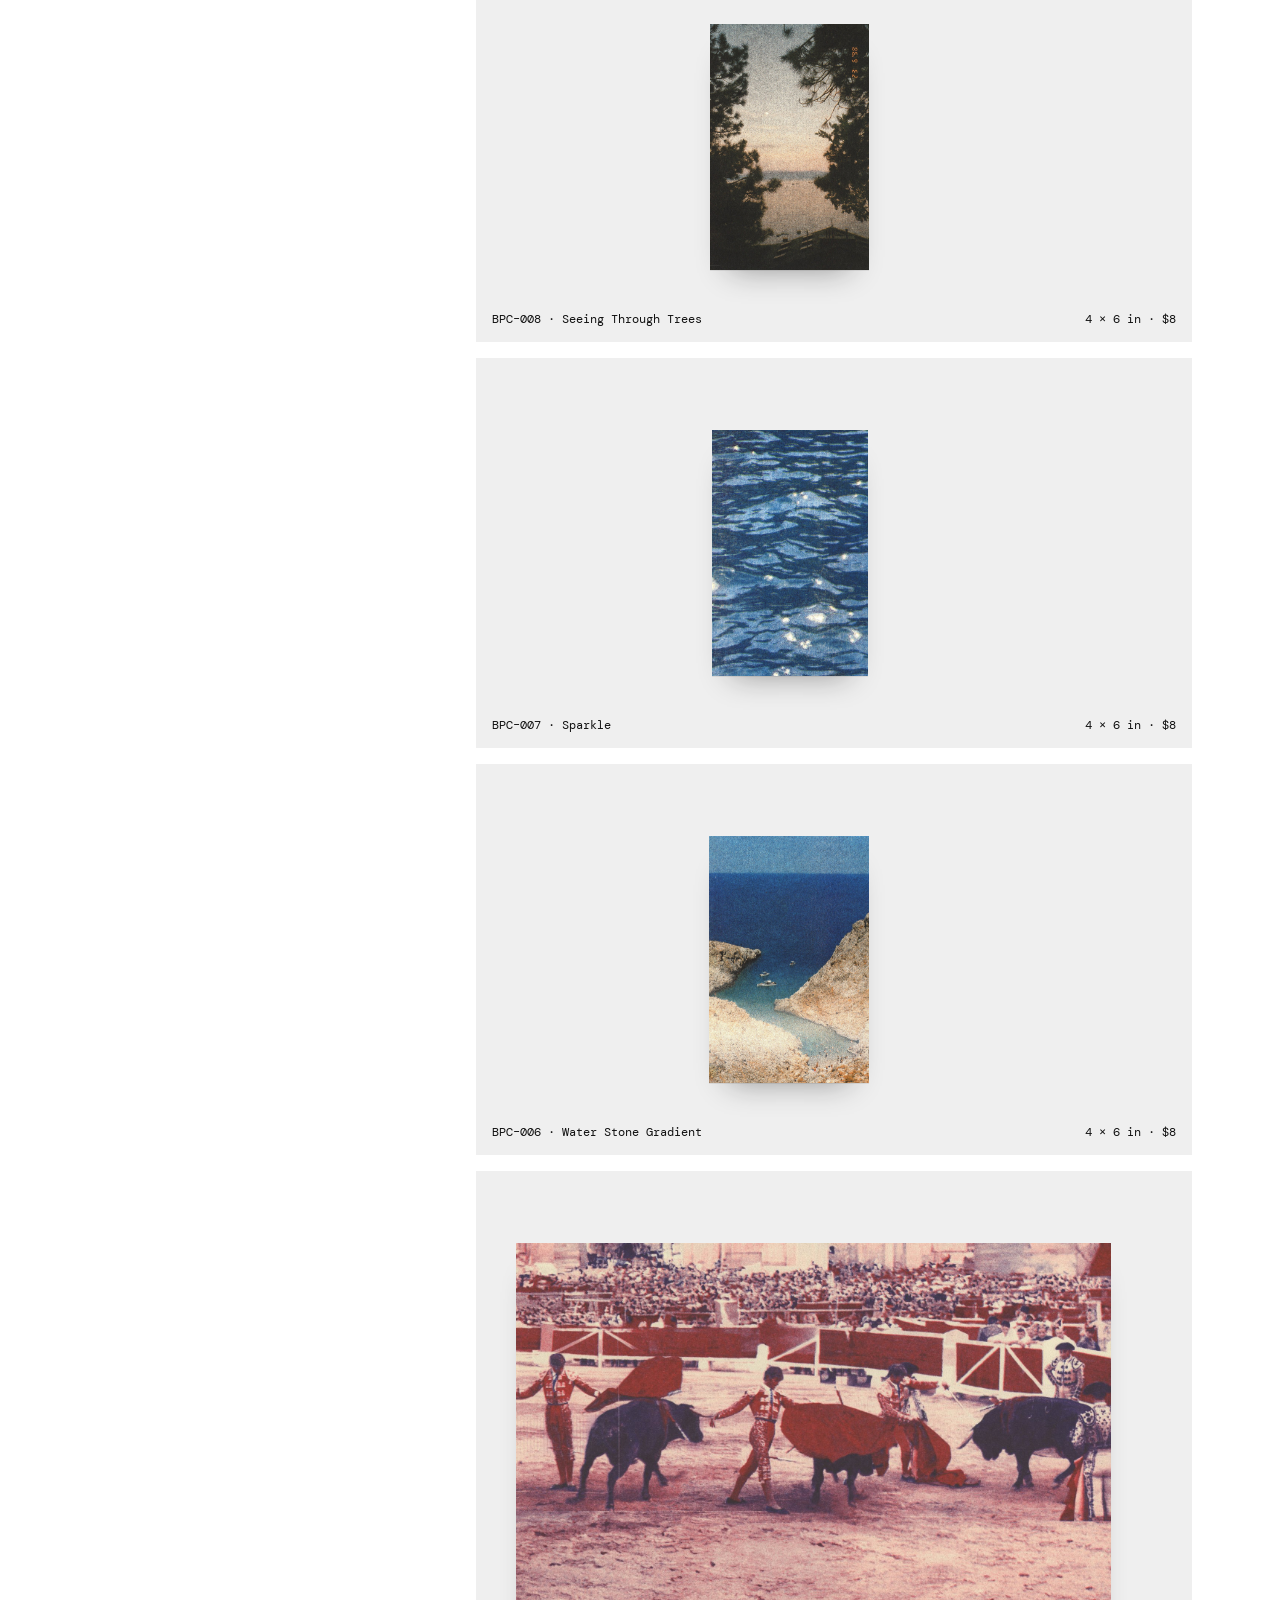
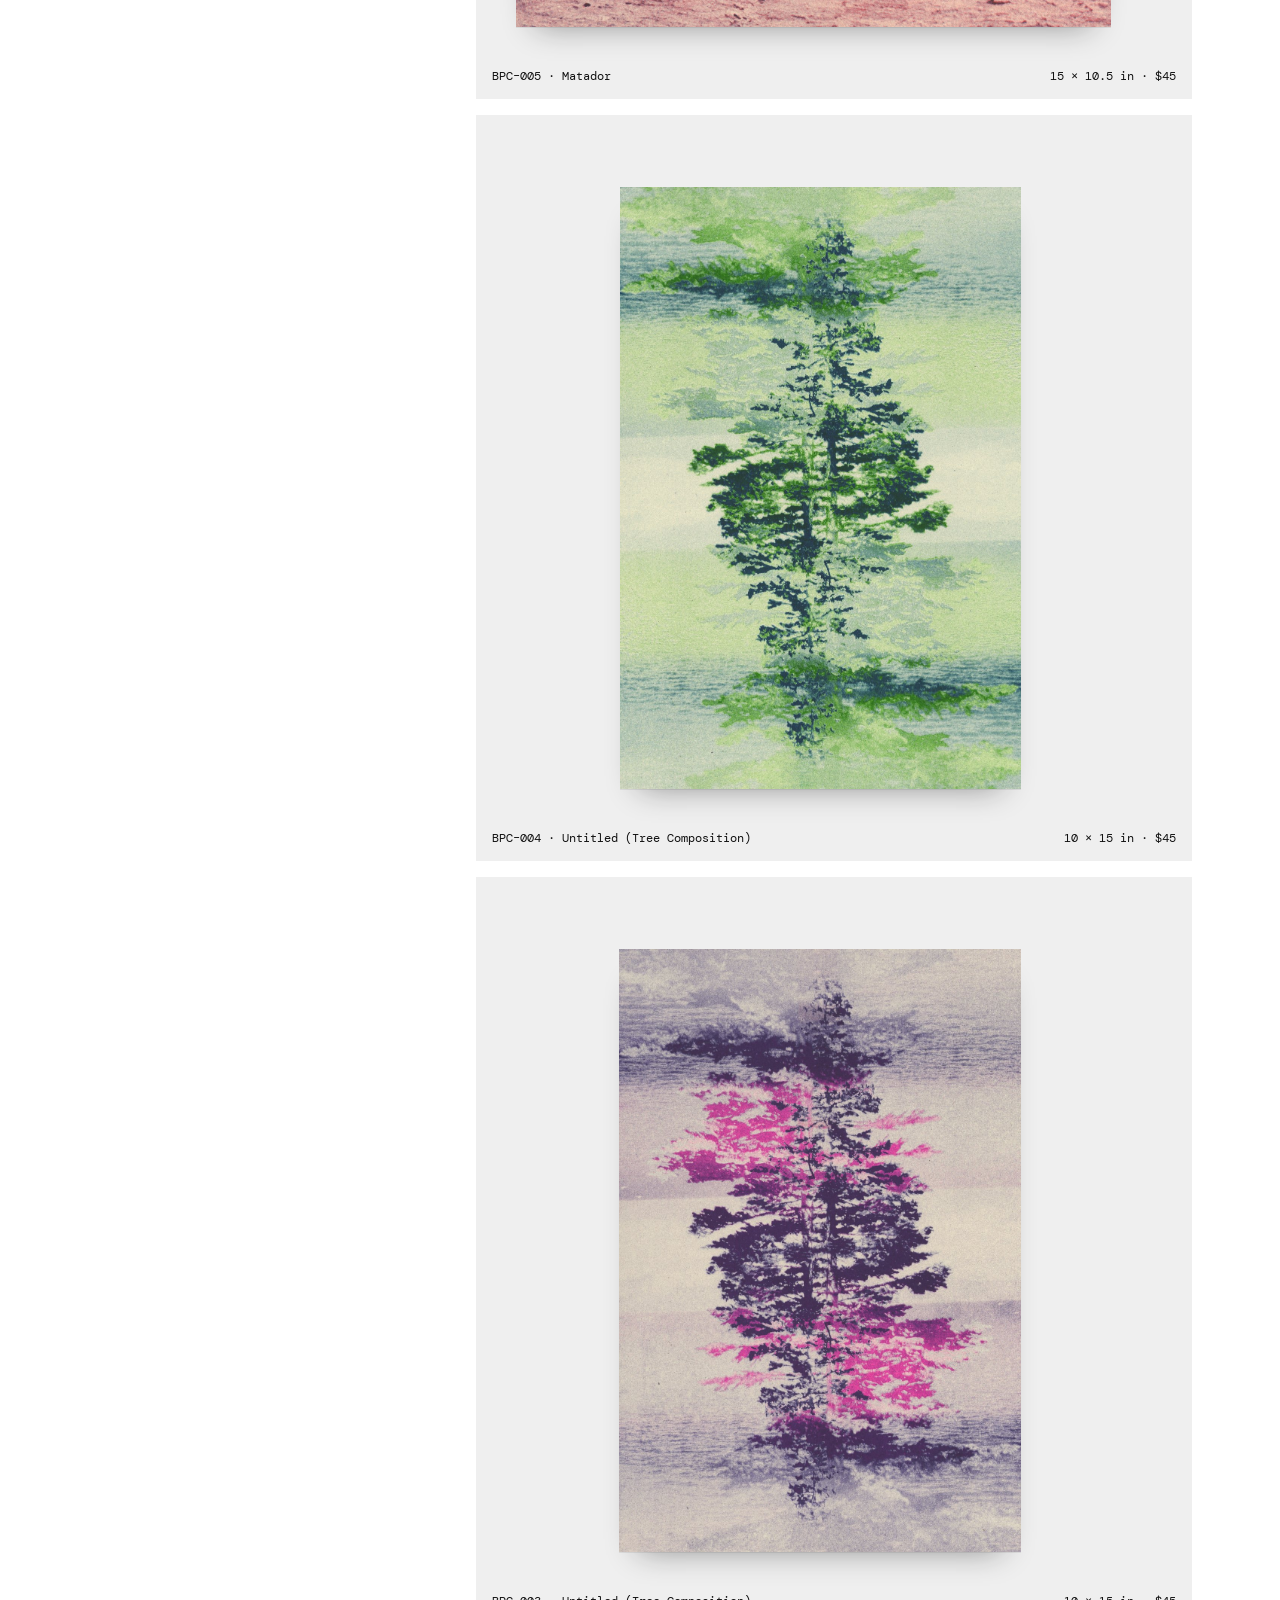
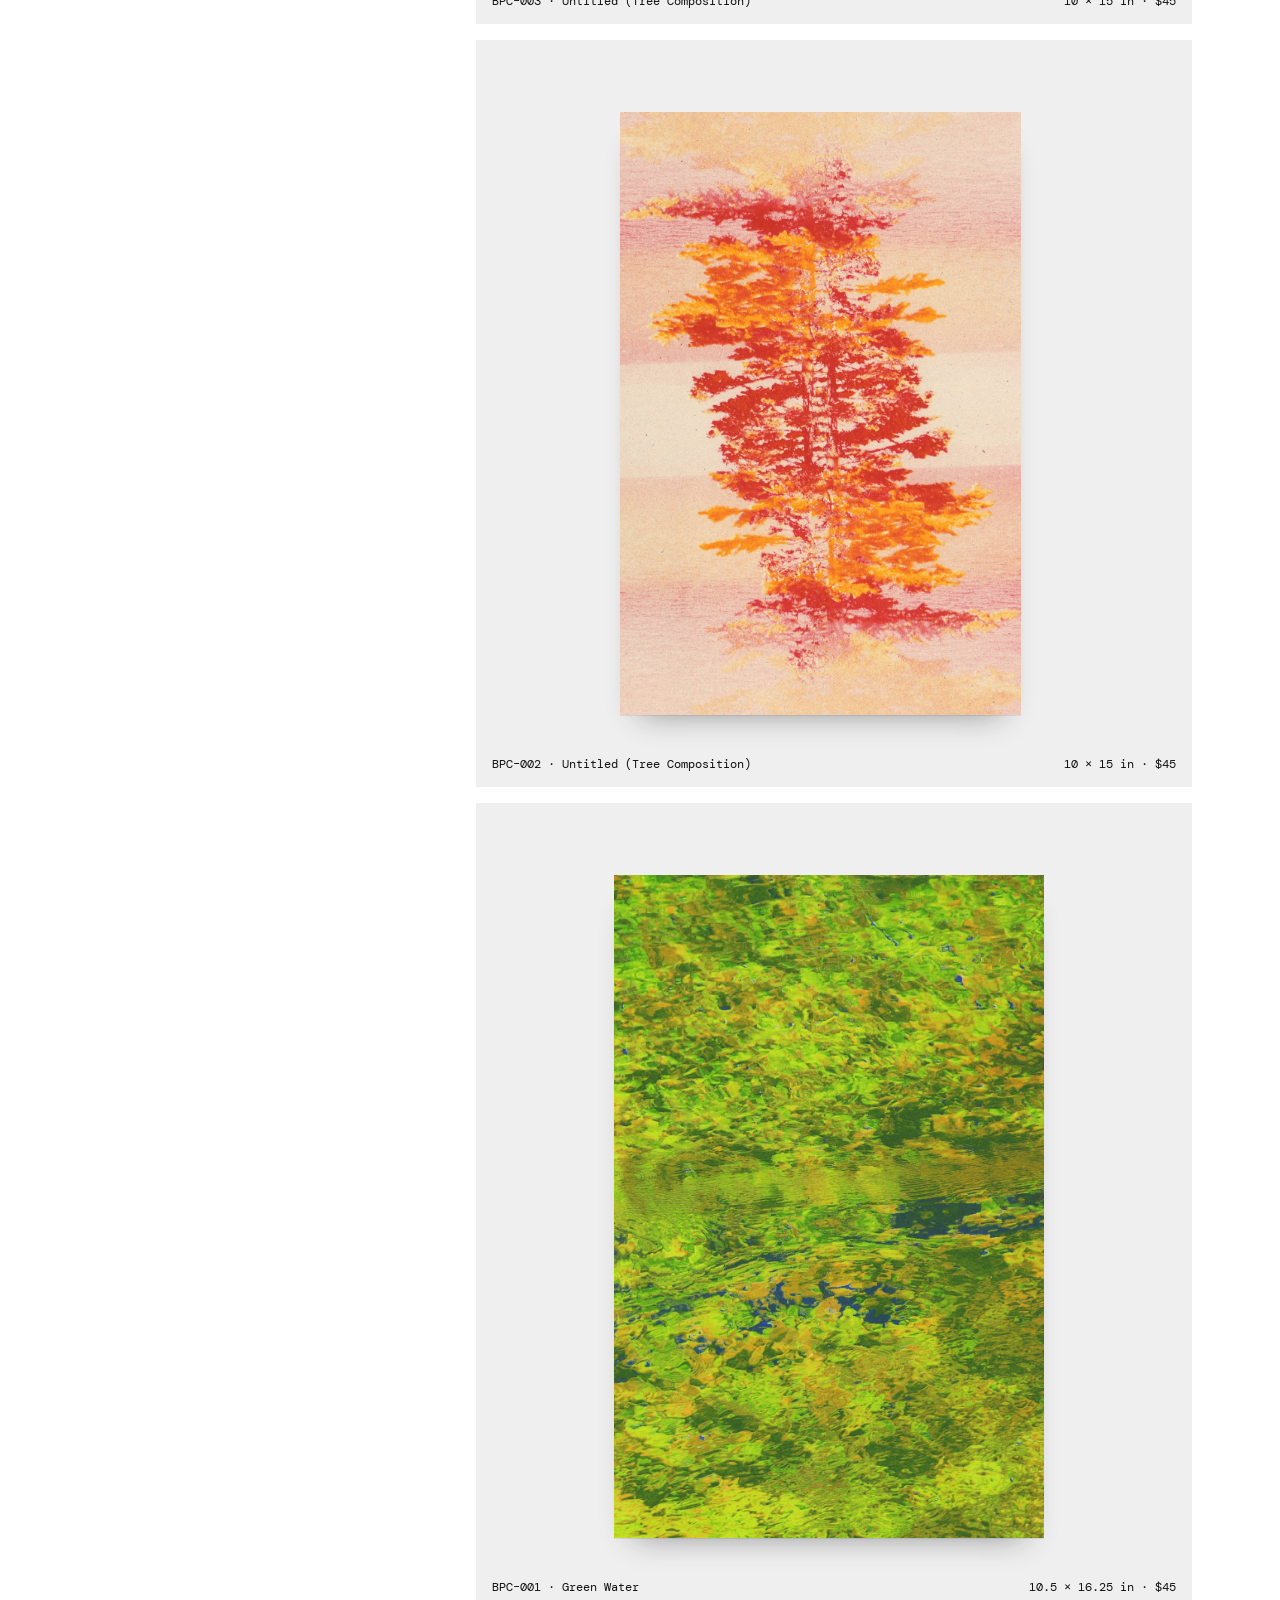
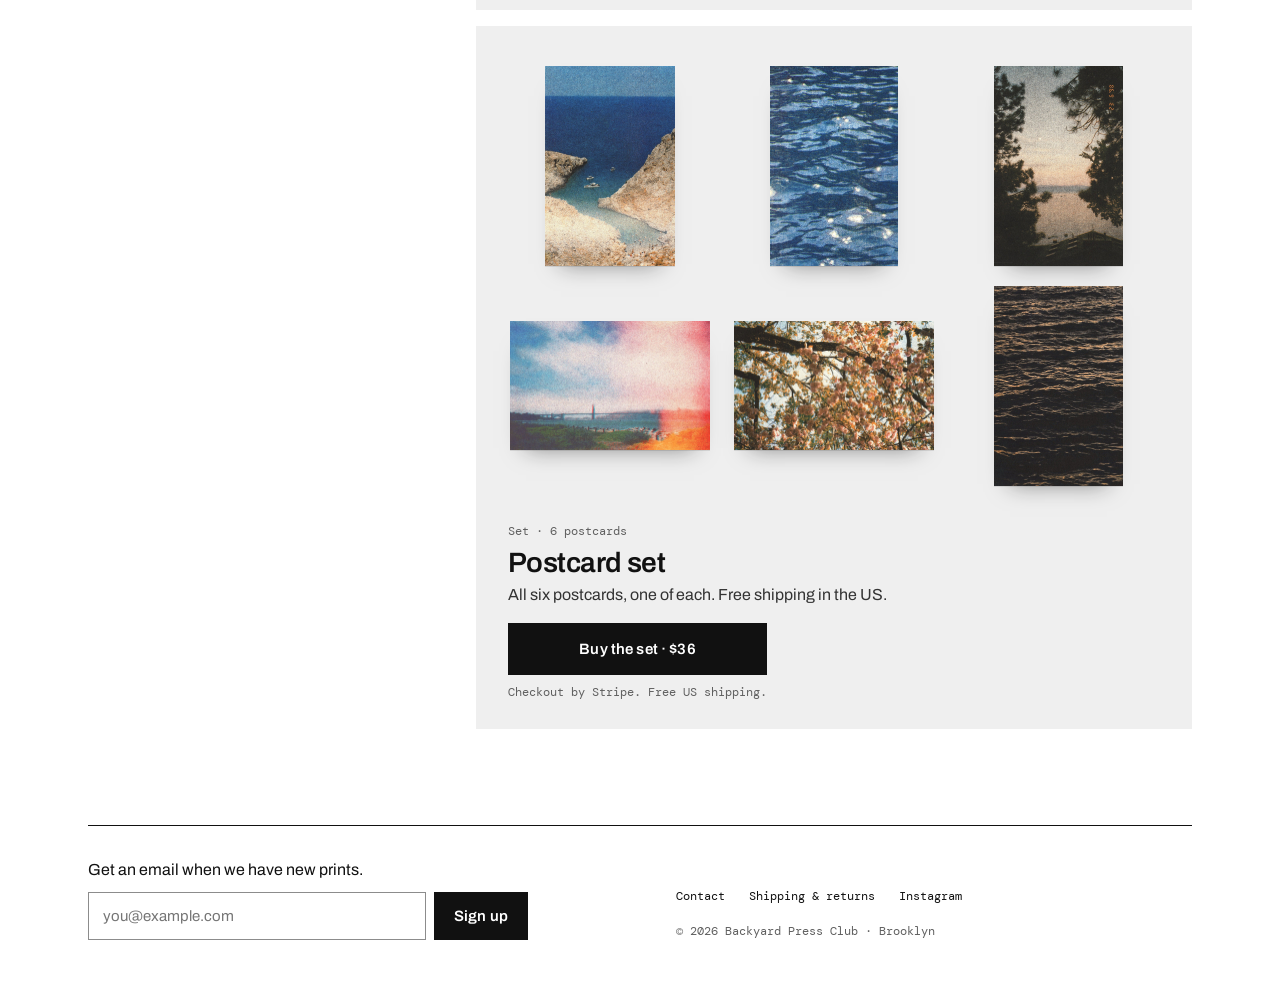
==== commit 99f0fac2: "Add Info page (shipping, returns, framing, care, questions); bios, events and fuller contact on Abou" ====
--- a/index.html
+++ b/index.html
@@ -25,6 +25,7 @@
         <a href="catalog.html">Catalog</a>
         <a href="printing.html">Riso printing</a>
         <a href="about.html">About</a>
+        <a href="info.html">Info</a>
       </nav>
     </div>
   </div>
@@ -44,7 +45,7 @@
     <div class="bar">
       <nav aria-label="Footer">
         <a href="about.html#contact">Contact</a>
-        <a href="about.html#shipping">Shipping &amp; returns</a>
+        <a href="info.html#shipping">Shipping &amp; returns</a>
         <a href="https://www.instagram.com/backyard.press.club/">Instagram</a>
       </nav>
       <span class="mono mute">© <span data-year>2026</span> Backyard Press Club · Brooklyn</span>
--- a/assets/site.css
+++ b/assets/site.css
@@ -650,3 +650,8 @@
 .signup { grid-template-columns: minmax(0, 1fr); }
 /* Small inline links in fact lists get a taller tap area. */
 .facts dd a { display: inline-block; padding-block: 4px; margin-block: -4px; }
+
+/* Info page and About additions (Nov 28): question-and-answer copy. */
+.qa h3 { margin: 12px 0 -10px; font-size: 15px; font-weight: 600; line-height: 1.4; }
+.qa h3:first-child { margin-top: 0; }
+.split .copy strong { font-weight: 600; }
